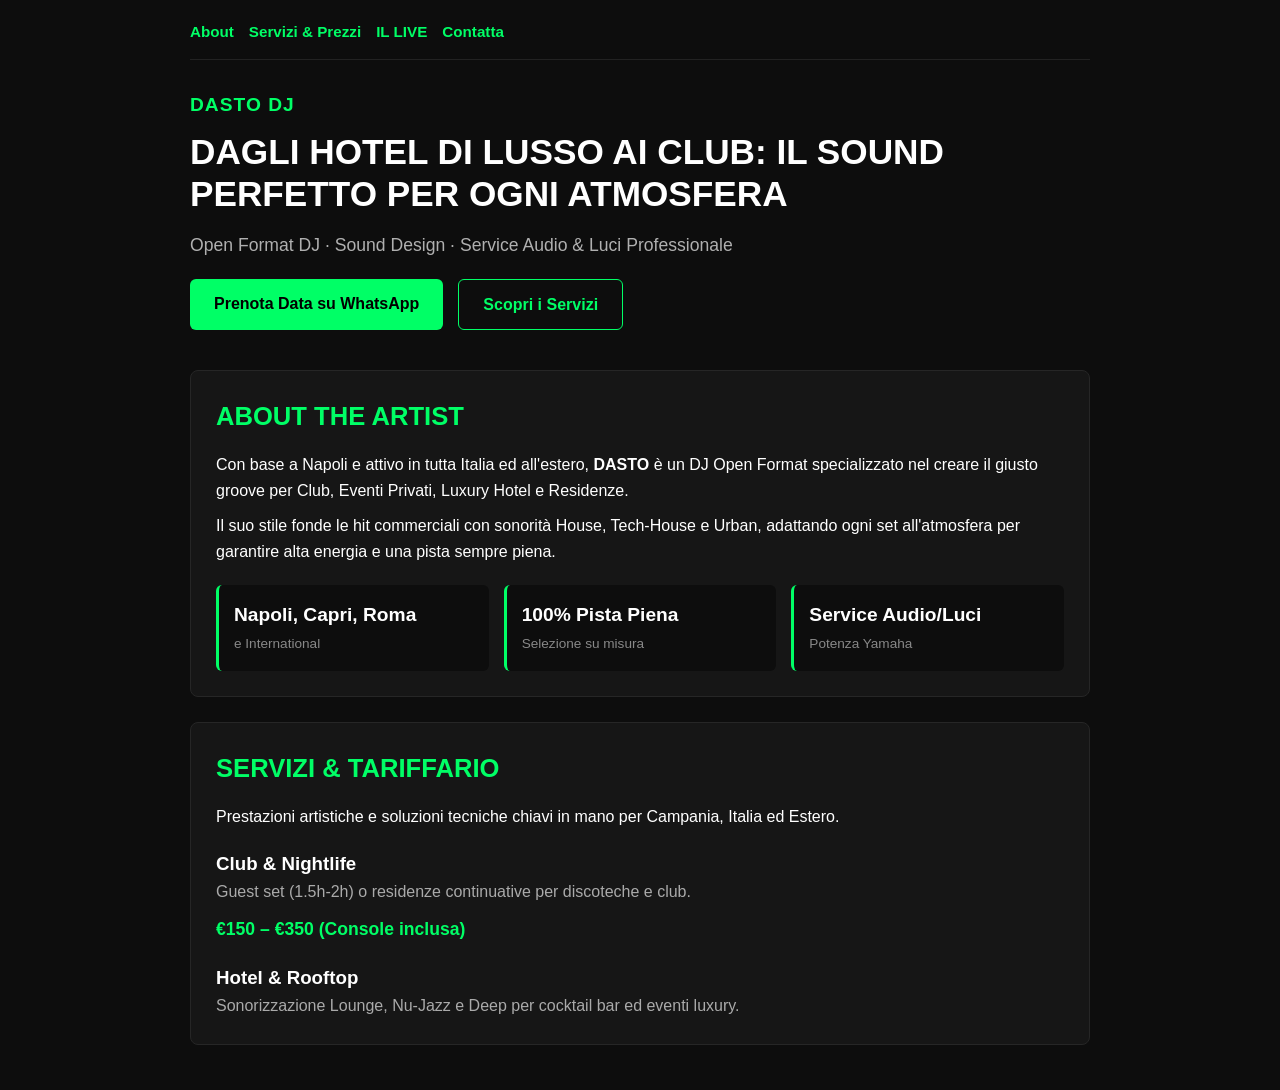
==== index.html @ 60f7f9f5 "Revise HTML structure and enhance SEO metadata Updated meta tags for SEO, added keywords, and modifi" ====
<!DOCTYPE html>
<html lang="it">
<head>
    <meta charset="UTF-8">
    <meta name="viewport" content="width=device-width, initial-scale=1.0">
    
    <!-- Meta Tag SEO e Posizionamento -->
    <title>DASTO DJ – Open Format DJ & Sound Experience | Napoli & Campania</title>
    <meta name="description" content="DASTO è un DJ Open Format a Napoli e Campania specializzato in Club, Eventi Privati, Luxury Hotel e Residenze in tutta Italia ed Estero.">
    <meta name="keywords" content="DJ Napoli, DJ, DJ a Napoli, DJ Campania, DJ Italia, DJ vicino a me, DASTO DJ">
    <meta name="robots" content="index, follow">

    <!-- Meta Tag Geo -->
    <meta name="geo.region" content="IT-72">
    <meta name="geo.placename" content="Napoli">
    <meta name="geo.position" content="40.8517746;14.2681244">
    <meta name="ICBM" content="40.8517746, 14.2681244">

    <!-- Grafica e Stile scuro/neon (Nero, Bianco, Verde) -->
    <style>
        * {
            margin: 0;
            padding: 0;
            box-sizing: border-box;
        }

        body {
            font-family: -apple-system, BlinkMacSystemFont, "Segoe UI", Roboto, Helvetica, Arial, sans-serif;
            background-color: #0d0d0d;
            color: #ffffff;
            line-height: 1.6;
            padding: 20px;
        }

        .container {
            max-width: 900px;
            margin: 0 auto;
        }

        /* Navigazione */
        nav {
            display: flex;
            gap: 15px;
            margin-bottom: 30px;
            border-bottom: 1px solid #222;
            padding-bottom: 15px;
            flex-wrap: wrap;
        }

        nav a {
            color: #00ff66;
            text-decoration: none;
            font-weight: 600;
            font-size: 0.95rem;
        }

        nav a:hover {
            text-decoration: underline;
        }

        /* Hero */
        .brand {
            font-size: 1.2rem;
            font-weight: 800;
            color: #00ff66;
            letter-spacing: 1px;
            margin-bottom: 10px;
        }

        h1 {
            font-size: 2.2rem;
            font-weight: 800;
            text-transform: uppercase;
            line-height: 1.2;
            margin-bottom: 15px;
            color: #ffffff;
        }

        .subtitle {
            color: #b0b0b0;
            font-size: 1.1rem;
            margin-bottom: 20px;
        }

        /* Pulsanti Action */
        .cta-group {
            display: flex;
            gap: 15px;
            margin-bottom: 40px;
            flex-wrap: wrap;
        }

        .btn {
            display: inline-block;
            padding: 12px 24px;
            background-color: #00ff66;
            color: #000000;
            text-decoration: none;
            font-weight: 700;
            border-radius: 6px;
            transition: 0.2s;
        }

        .btn:hover {
            background-color: #00cc52;
        }

        .btn-secondary {
            background-color: transparent;
            color: #00ff66;
            border: 1px solid #00ff66;
        }

        .btn-secondary:hover {
            background-color: #00ff66;
            color: #000000;
        }

        /* Card Sezioni */
        .section-title {
            font-size: 1.6rem;
            color: #00ff66;
            margin-bottom: 15px;
            text-transform: uppercase;
        }

        .card {
            background-color: #161616;
            border: 1px solid #262626;
            border-radius: 8px;
            padding: 25px;
            margin-bottom: 25px;
        }

        .stats {
            display: grid;
            grid-template-columns: repeat(auto-fit, minmax(180px, 1fr));
            gap: 15px;
            margin-top: 20px;
        }

        .stat-item {
            background-color: #0d0d0d;
            padding: 15px;
            border-radius: 6px;
            border-left: 3px solid #00ff66;
        }

        .stat-item strong {
            display: block;
            font-size: 1.2rem;
            color: #ffffff;
        }

        .stat-item span {
            font-size: 0.85rem;
            color: #888888;
        }

        .price-tag {
            color: #00ff66;
            font-weight: bold;
            font-size: 1.1rem;
            margin-top: 10px;
        }

        @media (max-width: 600px) {
            h1 { font-size: 1.6rem; }
            .cta-group { flex-direction: column; }
        }
    </style>

    <!-- Schema.org per Google -->
    <script type="application/ld+json">
    {
      "@context": "https://schema.org",
      "@type": "EntertainmentBusiness",
      "name": "DASTO DJ",
      "url": "https://dastocss.github.io",
      "address": {
        "@type": "PostalAddress",
        "addressLocality": "Napoli",
        "addressRegion": "NA",
        "addressCountry": "IT"
      },
      "areaServed": ["Napoli", "Campania", "Italia"],
      "knowsAbout": ["DJ Napoli", "DJ", "DJ a Napoli", "DJ Campania", "DJ Italia", "DJ vicino a me"]
    }
    </script>
</head>
<body>

    <div class="container">
        
        <nav>
            <a href="#about">About</a>
            <a href="#servizi">Servizi & Prezzi</a>
            <a href="#live">IL LIVE</a>
            <a href="#contatti">Contatta</a>
        </nav>

        <header>
            <div class="brand">DASTO DJ</div>
            <h1>Dagli hotel di lusso ai club: il sound perfetto per ogni atmosfera</h1>
            <p class="subtitle">Open Format DJ · Sound Design · Service Audio & Luci Professionale</p>
            
            <div class="cta-group">
                <a href="https://wa.me/390000000000" class="btn">Prenota Data su WhatsApp</a>
                <a href="#servizi" class="btn btn-secondary">Scopri i Servizi</a>
            </div>
        </header>

        <main>
            <section id="about" class="card">
                <h2 class="section-title">ABOUT THE ARTIST</h2>
                <p>Con base a Napoli e attivo in tutta Italia ed all'estero, <strong>DASTO</strong> è un DJ Open Format specializzato nel creare il giusto groove per Club, Eventi Privati, Luxury Hotel e Residenze.</p>
                <p style="margin-top: 10px;">Il suo stile fonde le hit commerciali con sonorità House, Tech-House e Urban, adattando ogni set all'atmosfera per garantire alta energia e una pista sempre piena.</p>
                
                <div class="stats">
                    <div class="stat-item">
                        <strong>Napoli, Capri, Roma</strong>
                        <span>e International</span>
                    </div>
                    <div class="stat-item">
                        <strong>100% Pista Piena</strong>
                        <span>Selezione su misura</span>
                    </div>
                    <div class="stat-item">
                        <strong>Service Audio/Luci</strong>
                        <span>Potenza Yamaha</span>
                    </div>
                </div>
            </section>

            <section id="servizi" class="card">
                <h2 class="section-title">SERVIZI & TARIFFARIO</h2>
                <p>Prestazioni artistiche e soluzioni tecniche chiavi in mano per Campania, Italia ed Estero.</p>
                
                <div style="margin-top: 20px;">
                    <h3>Club & Nightlife</h3>
                    <p style="color: #aaa;">Guest set (1.5h-2h) o residenze continuative per discoteche e club.</p>
                    <p class="price-tag">€150 – €350 (Console inclusa)</p>
                </div>

                <div style="margin-top: 20px;">
                    <h3>Hotel & Rooftop</h3>
                    <p style="color: #aaa;">Sonorizzazione Lounge, Nu-Jazz e Deep per cocktail bar ed eventi luxury.</p>
                </div>
            </section>
        </main>

    </div>

</body>
</html>
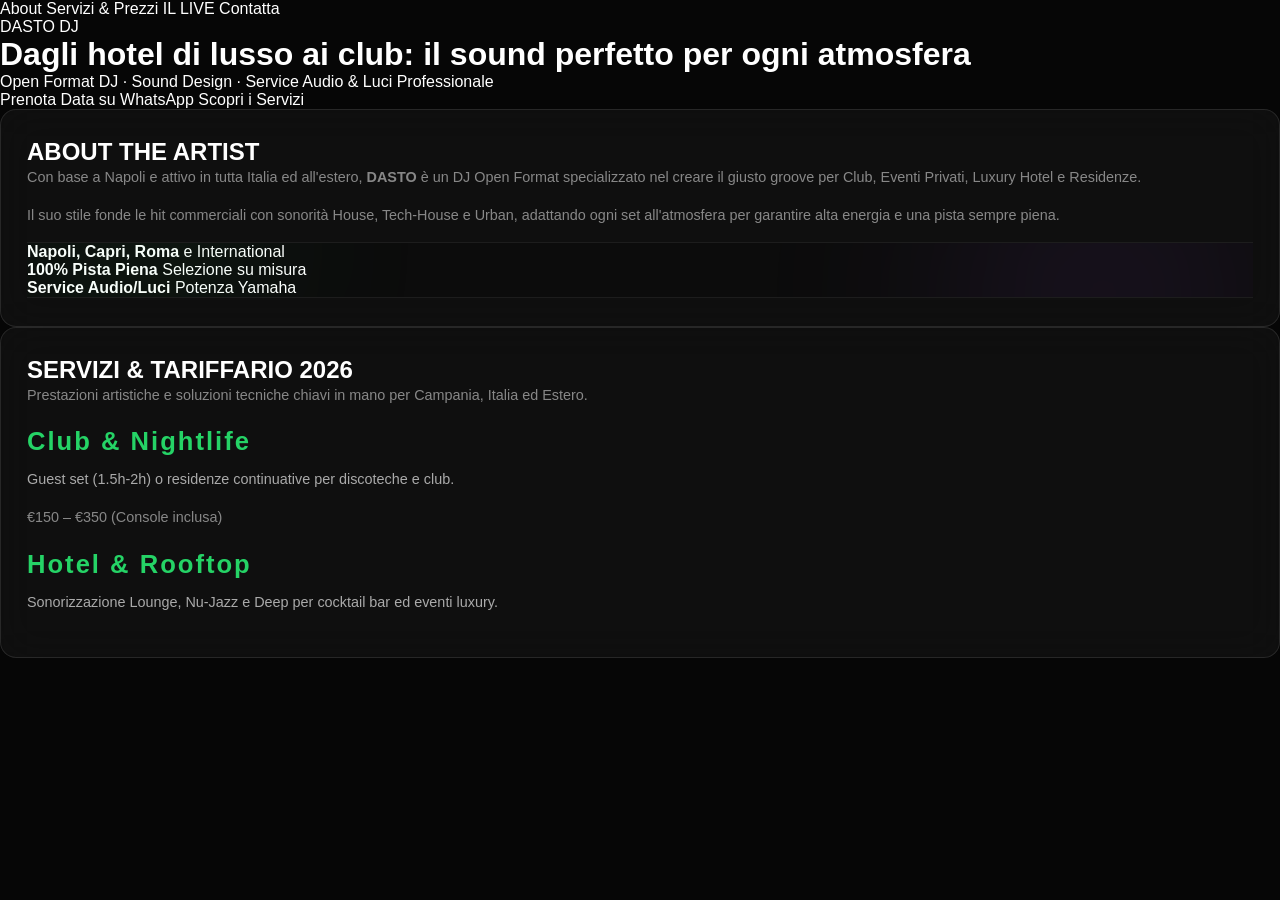
==== commit 8ab38689: "Update SEO meta tags and link stylesheets" ====
--- a/index.html
+++ b/index.html
@@ -10,165 +10,17 @@
     <meta name="keywords" content="DJ Napoli, DJ, DJ a Napoli, DJ Campania, DJ Italia, DJ vicino a me, DASTO DJ">
     <meta name="robots" content="index, follow">
 
-    <!-- Meta Tag Geo -->
+    <!-- Meta Tag Geo per SEO Locale -->
     <meta name="geo.region" content="IT-72">
     <meta name="geo.placename" content="Napoli">
     <meta name="geo.position" content="40.8517746;14.2681244">
     <meta name="ICBM" content="40.8517746, 14.2681244">
 
-    <!-- Grafica e Stile scuro/neon (Nero, Bianco, Verde) -->
-    <style>
-        * {
-            margin: 0;
-            padding: 0;
-            box-sizing: border-box;
-        }
+    <!-- Favicon -->
+    <link rel="icon" href="favicon/favicon.ico" type="image/x-icon">
 
-        body {
-            font-family: -apple-system, BlinkMacSystemFont, "Segoe UI", Roboto, Helvetica, Arial, sans-serif;
-            background-color: #0d0d0d;
-            color: #ffffff;
-            line-height: 1.6;
-            padding: 20px;
-        }
-
-        .container {
-            max-width: 900px;
-            margin: 0 auto;
-        }
-
-        /* Navigazione */
-        nav {
-            display: flex;
-            gap: 15px;
-            margin-bottom: 30px;
-            border-bottom: 1px solid #222;
-            padding-bottom: 15px;
-            flex-wrap: wrap;
-        }
-
-        nav a {
-            color: #00ff66;
-            text-decoration: none;
-            font-weight: 600;
-            font-size: 0.95rem;
-        }
-
-        nav a:hover {
-            text-decoration: underline;
-        }
-
-        /* Hero */
-        .brand {
-            font-size: 1.2rem;
-            font-weight: 800;
-            color: #00ff66;
-            letter-spacing: 1px;
-            margin-bottom: 10px;
-        }
-
-        h1 {
-            font-size: 2.2rem;
-            font-weight: 800;
-            text-transform: uppercase;
-            line-height: 1.2;
-            margin-bottom: 15px;
-            color: #ffffff;
-        }
-
-        .subtitle {
-            color: #b0b0b0;
-            font-size: 1.1rem;
-            margin-bottom: 20px;
-        }
-
-        /* Pulsanti Action */
-        .cta-group {
-            display: flex;
-            gap: 15px;
-            margin-bottom: 40px;
-            flex-wrap: wrap;
-        }
-
-        .btn {
-            display: inline-block;
-            padding: 12px 24px;
-            background-color: #00ff66;
-            color: #000000;
-            text-decoration: none;
-            font-weight: 700;
-            border-radius: 6px;
-            transition: 0.2s;
-        }
-
-        .btn:hover {
-            background-color: #00cc52;
-        }
-
-        .btn-secondary {
-            background-color: transparent;
-            color: #00ff66;
-            border: 1px solid #00ff66;
-        }
-
-        .btn-secondary:hover {
-            background-color: #00ff66;
-            color: #000000;
-        }
-
-        /* Card Sezioni */
-        .section-title {
-            font-size: 1.6rem;
-            color: #00ff66;
-            margin-bottom: 15px;
-            text-transform: uppercase;
-        }
-
-        .card {
-            background-color: #161616;
-            border: 1px solid #262626;
-            border-radius: 8px;
-            padding: 25px;
-            margin-bottom: 25px;
-        }
-
-        .stats {
-            display: grid;
-            grid-template-columns: repeat(auto-fit, minmax(180px, 1fr));
-            gap: 15px;
-            margin-top: 20px;
-        }
-
-        .stat-item {
-            background-color: #0d0d0d;
-            padding: 15px;
-            border-radius: 6px;
-            border-left: 3px solid #00ff66;
-        }
-
-        .stat-item strong {
-            display: block;
-            font-size: 1.2rem;
-            color: #ffffff;
-        }
-
-        .stat-item span {
-            font-size: 0.85rem;
-            color: #888888;
-        }
-
-        .price-tag {
-            color: #00ff66;
-            font-weight: bold;
-            font-size: 1.1rem;
-            margin-top: 10px;
-        }
-
-        @media (max-width: 600px) {
-            h1 { font-size: 1.6rem; }
-            .cta-group { flex-direction: column; }
-        }
-    </style>
+    <!-- Collegamento al tuo CSS nella cartella CSS/ -->
+    <link rel="stylesheet" href="CSS/style.css">
 
     <!-- Schema.org per Google -->
     <script type="application/ld+json">
@@ -233,7 +85,7 @@
             </section>
 
             <section id="servizi" class="card">
-                <h2 class="section-title">SERVIZI & TARIFFARIO</h2>
+                <h2 class="section-title">SERVIZI & TARIFFARIO 2026</h2>
                 <p>Prestazioni artistiche e soluzioni tecniche chiavi in mano per Campania, Italia ed Estero.</p>
                 
                 <div style="margin-top: 20px;">
@@ -251,5 +103,7 @@
 
     </div>
 
+    <!-- Script collegato dalla cartella JS/ -->
+    <script src="JS/main.js"></script>
 </body>
 </html>
--- a/CSS/style.css
+++ b/CSS/style.css
@@ -0,0 +1,1311 @@
+/* ============================================
+   DASTO DJ â€” style.css
+   Dark Luxury Â· Tech House Napoli
+   Fonts: Bebas Neue (display) + DM Sans (body)
+   ============================================ */
+
+/* ---- VARIABLES ---- */
+:root {
+  --green: #25d366;
+  --green-dim: rgba(37,211,102,0.15);
+  --green-glow: rgba(37,211,102,0.4);
+  --purple: #a855f7;
+  --purple-dim: rgba(168,85,247,0.12);
+  --teal: #06b6d4;
+  --teal-dim: rgba(6,182,212,0.1);
+  --pink: #ec4899;
+  --pink-dim: rgba(236,72,153,0.08);
+  --bg: #060606;
+  --bg2: #0c0c0c;
+  --bg3: #111111;
+  --surface: #141414;
+  --glass: rgba(255,255,255,0.04);
+  --glass-border: rgba(255,255,255,0.1);
+  --border: rgba(255,255,255,0.07);
+  --text: #ffffff;
+  --muted: rgba(255,255,255,0.5);
+  --faint: rgba(255,255,255,0.08);
+  --radius: 16px;
+  --font-display: 'Bebas Neue', sans-serif;
+  --font-body: 'DM Sans', sans-serif;
+  --font-mono: 'DM Mono', monospace;
+}
+
+/* ---- RESET ---- */
+*, *::before, *::after {
+  margin: 0; padding: 0;
+  box-sizing: border-box;
+}
+
+html { scroll-behavior: smooth; }
+
+body {
+  font-family: var(--font-body);
+  background: var(--bg);
+  color: var(--text);
+  overflow-x: hidden;
+  -webkit-font-smoothing: antialiased;
+}
+
+a { text-decoration: none; color: inherit; }
+
+/* ---- GRAIN OVERLAY ---- */
+.grain {
+  position: fixed;
+  inset: 0;
+  pointer-events: none;
+  z-index: 1000;
+  opacity: 0.03;
+  background-image: url("data:image/svg+xml,%3Csvg viewBox='0 0 512 512' xmlns='http://www.w3.org/2000/svg'%3E%3Cfilter id='n'%3E%3CfeTurbulence type='fractalNoise' baseFrequency='0.75' numOctaves='4' stitchTiles='stitch'/%3E%3C/filter%3E%3Crect width='100%25' height='100%25' filter='url(%23n)'/%3E%3C/svg%3E");
+  background-size: 180px 180px;
+}
+
+/* ---- NAV ---- */
+.nav {
+  position: fixed;
+  top: 0; left: 0; right: 0;
+  z-index: 100;
+  display: flex;
+  align-items: center;
+  justify-content: space-between;
+  padding: 20px 40px;
+  transition: background 0.4s, backdrop-filter 0.4s, border-bottom 0.4s;
+}
+
+.nav.scrolled {
+  background: rgba(6,6,6,0.85);
+  backdrop-filter: blur(20px);
+  border-bottom: 1px solid var(--border);
+}
+
+.nav-logo {
+  font-family: var(--font-display);
+  font-size: 1.6rem;
+  letter-spacing: 4px;
+  color: var(--green);
+}
+
+.nav-cta {
+  font-family: var(--font-mono);
+  font-size: 0.8rem;
+  letter-spacing: 2px;
+  text-transform: uppercase;
+  color: var(--text);
+  border: 1px solid var(--border);
+  padding: 10px 20px;
+  border-radius: 50px;
+  transition: all 0.3s;
+}
+
+.nav-cta:hover {
+  border-color: var(--green);
+  color: var(--green);
+}
+
+/* ---- HERO ---- */
+.hero {
+  position: relative;
+  min-height: 100vh;
+  display: flex;
+  align-items: center;
+  justify-content: center;
+  padding: 120px 40px 80px;
+  overflow: hidden;
+}
+
+.hero-bg {
+  position: absolute;
+  inset: 0;
+  pointer-events: none;
+}
+
+.hero-circle {
+  position: absolute;
+  border-radius: 50%;
+  filter: blur(90px);
+}
+
+.c1 {
+  width: 650px; height: 650px;
+  background: radial-gradient(circle, rgba(37,211,102,0.18) 0%, transparent 70%);
+  top: -120px; left: -180px;
+  animation: float1 8s ease-in-out infinite;
+}
+
+.c2 {
+  width: 550px; height: 550px;
+  background: radial-gradient(circle, rgba(168,85,247,0.14) 0%, transparent 70%);
+  bottom: -80px; right: -100px;
+  animation: float2 10s ease-in-out infinite;
+}
+
+.c3 {
+  width: 400px; height: 400px;
+  background: radial-gradient(circle, rgba(6,182,212,0.10) 0%, transparent 70%);
+  top: 40%; left: 55%;
+  animation: float3 12s ease-in-out infinite;
+}
+
+@keyframes float3 {
+  0%, 100% { transform: translate(0,0); }
+  50% { transform: translate(-20px, 30px); }
+}
+
+@keyframes float1 {
+  0%, 100% { transform: translate(0,0); }
+  50% { transform: translate(30px, 40px); }
+}
+@keyframes float2 {
+  0%, 100% { transform: translate(0,0); }
+  50% { transform: translate(-25px, -30px); }
+}
+
+.hero-lines {
+  position: absolute;
+  inset: 0;
+  background-image:
+    linear-gradient(rgba(255,255,255,0.025) 1px, transparent 1px),
+    linear-gradient(90deg, rgba(255,255,255,0.025) 1px, transparent 1px);
+  background-size: 60px 60px;
+  mask-image: radial-gradient(ellipse at center, black 30%, transparent 80%);
+}
+
+.hero-inner {
+  position: relative;
+  z-index: 2;
+  text-align: center;
+  max-width: 900px;
+}
+
+.hero-tag {
+  display: inline-block;
+  font-family: var(--font-mono);
+  font-size: 0.75rem;
+  letter-spacing: 3px;
+  text-transform: uppercase;
+  color: var(--green);
+  border: 1px solid var(--green-dim);
+  background: var(--green-dim);
+  padding: 8px 18px;
+  border-radius: 50px;
+  margin-bottom: 32px;
+}
+
+.hero-title {
+  font-family: var(--font-display);
+  font-size: clamp(4.5rem, 12vw, 9rem);
+  line-height: 0.92;
+  letter-spacing: 2px;
+  margin-bottom: 28px;
+  display: flex;
+  flex-direction: column;
+}
+
+.hero-title .line { display: block; }
+.hero-title .accent { color: var(--green); }
+
+.hero-title .line-eyebrow {
+  font-family: var(--font-mono);
+  font-size: clamp(0.95rem, 2vw, 1.35rem);
+  letter-spacing: 4px;
+  text-transform: uppercase;
+  font-weight: 500;
+  color: var(--green);
+  margin-bottom: 10px;
+}
+
+.hero-sub {
+  font-size: 1.05rem;
+  line-height: 1.75;
+  color: var(--muted);
+  margin-bottom: 40px;
+  max-width: 520px;
+  margin-left: auto;
+  margin-right: auto;
+}
+
+.hero-sub strong { color: var(--text); }
+
+.hero-actions {
+  display: flex;
+  align-items: center;
+  justify-content: center;
+  gap: 16px;
+  flex-wrap: wrap;
+  margin-bottom: 20px;
+}
+
+/* ---- CTA BUTTONS ---- */
+.cta-primary {
+  position: relative;
+  display: inline-flex;
+  align-items: center;
+  gap: 8px;
+  padding: 18px 36px;
+  background: var(--green);
+  color: #000;
+  font-family: var(--font-body);
+  font-weight: 700;
+  font-size: 0.95rem;
+  letter-spacing: 1px;
+  border-radius: 50px;
+  overflow: hidden;
+  transition: transform 0.3s, box-shadow 0.3s;
+}
+
+.cta-primary:hover {
+  transform: translateY(-3px) scale(1.02);
+  box-shadow: 0 12px 40px var(--green-glow);
+}
+
+.cta-glow {
+  position: absolute;
+  inset: -50%;
+  background: radial-gradient(circle, rgba(255,255,255,0.3) 0%, transparent 60%);
+  transform: scale(0);
+  transition: transform 0.5s;
+  border-radius: 50%;
+}
+
+.cta-primary:hover .cta-glow {
+  transform: scale(2);
+}
+
+.cta-secondary {
+  display: inline-flex;
+  align-items: center;
+  gap: 8px;
+  padding: 17px 32px;
+  border: 1px solid var(--border);
+  border-radius: 50px;
+  font-size: 0.9rem;
+  color: var(--muted);
+  transition: all 0.3s;
+}
+
+.cta-secondary:hover {
+  border-color: rgba(255,255,255,0.25);
+  color: var(--text);
+}
+
+.cta-xl {
+  font-size: 1.1rem;
+  padding: 22px 50px;
+}
+
+.urgency {
+  font-family: var(--font-mono);
+  font-size: 0.75rem;
+  color: var(--muted);
+  letter-spacing: 1px;
+}
+
+/* Scroll hint */
+.scroll-hint {
+  position: absolute;
+  bottom: 32px;
+  left: 50%;
+  transform: translateX(-50%);
+  z-index: 2;
+}
+.scroll-hint span {
+  display: block;
+  width: 1px;
+  height: 50px;
+  background: linear-gradient(to bottom, var(--green), transparent);
+  animation: scrollline 2s ease-in-out infinite;
+  margin: auto;
+}
+@keyframes scrollline {
+  0% { transform: scaleY(0); transform-origin: top; }
+  50% { transform: scaleY(1); transform-origin: top; }
+  51% { transform-origin: bottom; }
+  100% { transform: scaleY(0); transform-origin: bottom; }
+}
+
+/* ---- STATS ---- */
+.stats {
+  border-top: 1px solid var(--border);
+  border-bottom: 1px solid var(--border);
+  background: var(--bg2);
+  position: relative;
+  overflow: hidden;
+}
+
+.stats::before {
+  content: '';
+  position: absolute;
+  width: 500px; height: 500px;
+  border-radius: 50%;
+  background: radial-gradient(circle, rgba(168,85,247,0.1) 0%, transparent 70%);
+  filter: blur(80px);
+  top: -200px; right: -100px;
+  pointer-events: none;
+}
+
+.stats::after {
+  content: '';
+  position: absolute;
+  width: 400px; height: 400px;
+  border-radius: 50%;
+  background: radial-gradient(circle, rgba(37,211,102,0.08) 0%, transparent 70%);
+  filter: blur(70px);
+  bottom: -150px; left: -80px;
+  pointer-events: none;
+}
+
+.stats-inner {
+  display: flex;
+  align-items: center;
+  justify-content: center;
+  flex-wrap: wrap;
+  max-width: 800px;
+  margin: auto;
+  padding: 50px 20px;
+  gap: 0;
+}
+
+.stat {
+  flex: 1;
+  text-align: center;
+  min-width: 160px;
+  padding: 10px 20px;
+}
+
+.stat-num {
+  font-family: var(--font-display);
+  font-size: 3.5rem;
+  color: var(--green);
+  line-height: 1;
+}
+
+.stat-plus {
+  font-family: var(--font-display);
+  font-size: 2rem;
+  color: var(--green);
+  vertical-align: super;
+}
+
+.stat p {
+  font-size: 0.8rem;
+  color: var(--muted);
+  letter-spacing: 1px;
+  text-transform: uppercase;
+  margin-top: 6px;
+  font-family: var(--font-mono);
+}
+
+.stat-divider {
+  width: 1px;
+  height: 60px;
+  background: var(--border);
+  flex-shrink: 0;
+}
+
+/* ---- SECTION HELPERS ---- */
+.section-label {
+  display: block;
+  font-family: var(--font-mono);
+  font-size: 0.72rem;
+  color: var(--green);
+  letter-spacing: 3px;
+  text-transform: uppercase;
+  margin-bottom: 12px;
+}
+
+.section-header {
+  text-align: center;
+  margin-bottom: 60px;
+}
+
+.section-header h2 {
+  font-family: var(--font-display);
+  font-size: clamp(2.5rem, 5vw, 4rem);
+  letter-spacing: 2px;
+  line-height: 1;
+}
+
+/* ---- SERVICES ---- */
+.services {
+  padding: 100px 40px;
+  max-width: 1200px;
+  margin: auto;
+  position: relative;
+}
+
+.services::before {
+  content: '';
+  position: absolute;
+  width: 500px; height: 500px;
+  border-radius: 50%;
+  background: radial-gradient(circle, rgba(168,85,247,0.07) 0%, transparent 70%);
+  filter: blur(80px);
+  top: 0; right: -100px;
+  pointer-events: none;
+}
+
+.service-grid {
+  display: grid;
+  grid-template-columns: repeat(auto-fit, minmax(260px, 1fr));
+  gap: 24px;
+}
+
+.card {
+  background: var(--glass);
+  backdrop-filter: blur(20px);
+  -webkit-backdrop-filter: blur(20px);
+  border: 1px solid var(--glass-border);
+  border-radius: var(--radius);
+  padding: 28px 26px;
+  transition: transform 0.4s, border-color 0.3s, background 0.3s, box-shadow 0.3s;
+  position: relative;
+  overflow: hidden;
+}
+
+.card::before {
+  content: '';
+  position: absolute;
+  top: 0; left: 0; right: 0;
+  height: 2px;
+  background: linear-gradient(90deg, transparent, var(--green), transparent);
+  opacity: 0;
+  transition: opacity 0.3s;
+}
+
+.card:hover {
+  transform: translateY(-6px);
+  border-color: rgba(37,211,102,0.3);
+  background: rgba(255,255,255,0.07);
+  box-shadow: 0 20px 60px rgba(0,0,0,0.4), 0 0 0 1px rgba(37,211,102,0.1);
+}
+
+.card:hover::before { opacity: 1; }
+
+.card--featured {
+  border-color: rgba(37,211,102,0.25);
+  background: linear-gradient(135deg, rgba(37,211,102,0.06) 0%, rgba(168,85,247,0.05) 100%);
+  backdrop-filter: blur(24px);
+  -webkit-backdrop-filter: blur(24px);
+}
+
+.card--featured::before { opacity: 0.6; }
+
+.card-icon {
+  font-size: 2rem;
+  margin-bottom: 18px;
+}
+
+.card h3 {
+  font-family: var(--font-display);
+  font-size: 1.6rem;
+  letter-spacing: 2px;
+  color: var(--green);
+  margin-bottom: 12px;
+}
+
+.card p {
+  font-size: 0.9rem;
+  line-height: 1.65;
+  color: var(--muted);
+  margin-bottom: 14px;
+}
+
+/* ---- CARD PRICE ---- */
+.card-price {
+  font-family: var(--font-display);
+  font-size: 1.3rem;
+  color: var(--text);
+  letter-spacing: 1px;
+  margin-bottom: 14px;
+}
+
+.card-price span {
+  font-family: var(--font-mono);
+  font-size: 0.62rem;
+  color: var(--muted);
+  letter-spacing: 1.5px;
+  text-transform: uppercase;
+  display: block;
+  margin-top: 2px;
+  font-weight: 400;
+  white-space: nowrap;
+  overflow: hidden;
+  text-overflow: ellipsis;
+}
+
+/* ---- CARD TAGS ---- */
+.card-tags {
+  display: flex;
+  flex-wrap: wrap;
+  gap: 6px;
+  margin-top: auto;
+}
+
+.card-tag {
+  font-family: var(--font-mono);
+  font-size: 0.68rem;
+  color: var(--green);
+  background: var(--green-dim);
+  padding: 5px 12px;
+  border-radius: 50px;
+  letter-spacing: 1px;
+  white-space: nowrap;
+}
+
+/* ---- MEDIA (SoundCloud + Video) ---- */
+.media {
+  padding: 100px 40px;
+  max-width: 1200px;
+  margin: auto;
+  position: relative;
+}
+
+.media::before {
+  content: '';
+  position: absolute;
+  width: 500px; height: 500px;
+  border-radius: 50%;
+  background: radial-gradient(circle, rgba(236,72,153,0.07) 0%, transparent 70%);
+  filter: blur(90px);
+  top: 0; left: -100px;
+  pointer-events: none;
+}
+
+.media::after {
+  content: '';
+  position: absolute;
+  width: 400px; height: 400px;
+  border-radius: 50%;
+  background: radial-gradient(circle, rgba(6,182,212,0.07) 0%, transparent 70%);
+  filter: blur(80px);
+  bottom: 0; right: -100px;
+  pointer-events: none;
+}
+
+.media-inner {
+  display: grid;
+  grid-template-columns: 1fr 1fr;
+  gap: 60px;
+  align-items: start;
+}
+
+.media-block {
+  display: flex;
+  flex-direction: column;
+}
+
+.media-title {
+  font-family: var(--font-display);
+  font-size: clamp(2.5rem, 4vw, 3.5rem);
+  letter-spacing: 2px;
+  line-height: 1;
+  margin-bottom: 10px;
+}
+
+.media-sub {
+  font-size: 0.92rem;
+  color: var(--muted);
+  line-height: 1.7;
+  margin-bottom: 24px;
+}
+
+/* SoundCloud wrapper */
+.sc-wrapper {
+  border-radius: var(--radius);
+  overflow: hidden;
+  border: 1px solid var(--glass-border);
+  background: var(--glass);
+  backdrop-filter: blur(20px);
+  -webkit-backdrop-filter: blur(20px);
+  box-shadow: 0 8px 32px rgba(0,0,0,0.3);
+}
+
+.sc-wrapper iframe {
+  display: block;
+}
+
+/* ---- REEL WRAPPER (vertical, no phone frame) ---- */
+.reel-wrapper {
+  width: 100%;
+  max-width: 320px;
+  border-radius: var(--radius);
+  overflow: hidden;
+  border: 1px solid var(--glass-border);
+  background: var(--glass);
+  backdrop-filter: blur(20px);
+  -webkit-backdrop-filter: blur(20px);
+  box-shadow: 0 8px 40px rgba(0,0,0,0.4), 0 0 60px rgba(168,85,247,0.06);
+}
+
+.reel-wrapper .instagram-media {
+  margin: 0 auto !important;
+  max-width: 100% !important;
+  min-width: 0 !important;
+  width: 100% !important;
+  border-radius: 0 !important;
+  box-shadow: none !important;
+}
+
+/* ---- PRICING TABLE ---- */
+.pricing {
+  padding: 100px 40px;
+  background: var(--bg2);
+  border-top: 1px solid var(--border);
+  border-bottom: 1px solid var(--border);
+  position: relative;
+  overflow: hidden;
+}
+
+.pricing::before {
+  content: '';
+  position: absolute;
+  width: 600px; height: 600px;
+  border-radius: 50%;
+  background: radial-gradient(circle, rgba(6,182,212,0.09) 0%, transparent 70%);
+  filter: blur(100px);
+  top: -100px; left: -200px;
+  pointer-events: none;
+}
+
+.pricing::after {
+  content: '';
+  position: absolute;
+  width: 500px; height: 500px;
+  border-radius: 50%;
+  background: radial-gradient(circle, rgba(236,72,153,0.07) 0%, transparent 70%);
+  filter: blur(90px);
+  bottom: -100px; right: -150px;
+  pointer-events: none;
+}
+
+.pricing-inner {
+  max-width: 900px;
+  margin: auto;
+  position: relative;
+  z-index: 1;
+}
+
+.pricing-table {
+  width: 100%;
+  border-collapse: separate;
+  border-spacing: 0;
+  background: var(--glass);
+  backdrop-filter: blur(24px);
+  -webkit-backdrop-filter: blur(24px);
+  border-radius: var(--radius);
+  border: 1px solid var(--glass-border);
+  overflow: hidden;
+  margin-top: 0;
+}
+
+.pricing-table th {
+  font-family: var(--font-mono);
+  font-size: 0.7rem;
+  letter-spacing: 2px;
+  text-transform: uppercase;
+  color: var(--muted);
+  padding: 12px 16px;
+  text-align: left;
+  border-bottom: 1px solid var(--border);
+}
+
+.pricing-table td {
+  font-size: 0.9rem;
+  color: var(--muted);
+  padding: 16px 16px;
+  border-bottom: 1px solid var(--border);
+  vertical-align: middle;
+  line-height: 1.5;
+}
+
+.pricing-table tr:last-child td {
+  border-bottom: none;
+}
+
+.pricing-table tr:hover td {
+  background: var(--faint);
+  color: var(--text);
+}
+
+.pricing-table .cat-name {
+  font-weight: 600;
+  color: var(--text);
+}
+
+.pricing-table .price-range {
+  font-family: var(--font-display);
+  font-size: 1.1rem;
+  color: var(--green);
+  letter-spacing: 1px;
+  white-space: nowrap;
+}
+
+.pricing-table .note-badge {
+  display: inline-block;
+  font-family: var(--font-mono);
+  font-size: 0.62rem;
+  color: var(--green);
+  background: var(--green-dim);
+  padding: 3px 10px;
+  border-radius: 50px;
+  letter-spacing: 1px;
+  white-space: nowrap;
+}
+
+.pricing-note {
+  margin-top: 24px;
+  font-family: var(--font-mono);
+  font-size: 0.72rem;
+  color: var(--muted);
+  letter-spacing: 1px;
+  text-align: center;
+}
+
+/* ---- WHY / ABOUT ---- */
+.why {
+  padding: 100px 40px;
+  background: var(--bg2);
+  border-top: 1px solid var(--border);
+  border-bottom: 1px solid var(--border);
+  position: relative;
+  overflow: hidden;
+}
+
+.why::before {
+  content: '';
+  position: absolute;
+  width: 600px; height: 600px;
+  border-radius: 50%;
+  background: radial-gradient(circle, rgba(6,182,212,0.08) 0%, transparent 70%);
+  filter: blur(100px);
+  bottom: -200px; left: -150px;
+  pointer-events: none;
+}
+
+.why::after {
+  content: '';
+  position: absolute;
+  width: 400px; height: 400px;
+  border-radius: 50%;
+  background: radial-gradient(circle, rgba(168,85,247,0.07) 0%, transparent 70%);
+  filter: blur(80px);
+  top: -100px; right: -100px;
+  pointer-events: none;
+}
+
+.why-inner {
+  display: grid;
+  grid-template-columns: 1fr 1fr;
+  gap: 80px;
+  align-items: center;
+  max-width: 1100px;
+  margin: auto;
+}
+
+.why-text h2 {
+  font-family: var(--font-display);
+  font-size: clamp(2.2rem, 4vw, 3.5rem);
+  letter-spacing: 2px;
+  line-height: 1.1;
+  margin-bottom: 24px;
+}
+
+.why-text h2 em {
+  color: var(--green);
+  font-style: normal;
+}
+
+.why-text > p {
+  font-size: 0.95rem;
+  line-height: 1.8;
+  color: var(--muted);
+  margin-bottom: 28px;
+}
+
+.why-list {
+  list-style: none;
+  margin-bottom: 36px;
+  display: flex;
+  flex-direction: column;
+  gap: 12px;
+}
+
+.why-list li {
+  display: flex;
+  align-items: center;
+  gap: 12px;
+  font-size: 0.88rem;
+  color: var(--muted);
+}
+
+.why-list li span {
+  color: var(--green);
+  font-weight: 700;
+  font-size: 1rem;
+  flex-shrink: 0;
+}
+
+/* ---- VINYL ANIMATION ---- */
+.why-visual {
+  display: flex;
+  align-items: center;
+  justify-content: center;
+}
+
+.vinyl {
+  width: 320px;
+  height: 320px;
+  border-radius: 50%;
+  background: conic-gradient(
+    from 0deg,
+    #1a1a1a 0deg, #0a0a0a 10deg,
+    #1a1a1a 20deg, #0a0a0a 30deg,
+    #1a1a1a 40deg, #0a0a0a 50deg,
+    #1a1a1a 60deg, #0a0a0a 70deg,
+    #1a1a1a 80deg, #0a0a0a 90deg,
+    #1a1a1a 100deg, #0a0a0a 110deg,
+    #1a1a1a 120deg, #0a0a0a 130deg,
+    #1a1a1a 140deg, #0a0a0a 150deg,
+    #1a1a1a 160deg, #0a0a0a 170deg,
+    #1a1a1a 180deg, #0a0a0a 190deg,
+    #1a1a1a 200deg, #0a0a0a 210deg,
+    #1a1a1a 220deg, #0a0a0a 230deg,
+    #1a1a1a 240deg, #0a0a0a 250deg,
+    #1a1a1a 260deg, #0a0a0a 270deg,
+    #1a1a1a 280deg, #0a0a0a 290deg,
+    #1a1a1a 300deg, #0a0a0a 310deg,
+    #1a1a1a 320deg, #0a0a0a 330deg,
+    #1a1a1a 340deg, #0a0a0a 350deg,
+    #1a1a1a 360deg
+  );
+  box-shadow: 0 0 60px rgba(37,211,102,0.15), 0 0 120px rgba(0,0,0,0.8);
+  animation: spin 6s linear infinite;
+  position: relative;
+  display: flex;
+  align-items: center;
+  justify-content: center;
+}
+
+@keyframes spin {
+  from { transform: rotate(0deg); }
+  to   { transform: rotate(360deg); }
+}
+
+.vinyl-inner {
+  width: 120px;
+  height: 120px;
+  border-radius: 50%;
+  background: var(--bg);
+  border: 2px solid rgba(37,211,102,0.3);
+  display: flex;
+  align-items: center;
+  justify-content: center;
+  animation: spin 6s linear infinite reverse;
+  box-shadow: 0 0 30px rgba(37,211,102,0.2);
+}
+
+.vinyl-label {
+  font-family: var(--font-display);
+  font-size: 0.9rem;
+  letter-spacing: 4px;
+  color: var(--green);
+}
+
+/* ---- REVIEWS ---- */
+.reviews {
+  padding: 100px 40px;
+  max-width: 1200px;
+  margin: auto;
+}
+
+.reviews-grid {
+  display: grid;
+  grid-template-columns: repeat(auto-fit, minmax(280px, 1fr));
+  gap: 24px;
+}
+
+.review-card {
+  background: var(--surface);
+  border: 1px solid var(--border);
+  border-radius: var(--radius);
+  padding: 32px;
+  transition: transform 0.3s, border-color 0.3s;
+}
+
+.review-card:hover {
+  transform: translateY(-4px);
+  border-color: rgba(37,211,102,0.2);
+}
+
+.stars {
+  color: var(--green);
+  font-size: 1rem;
+  letter-spacing: 2px;
+  margin-bottom: 16px;
+}
+
+.review-card p {
+  font-size: 0.92rem;
+  line-height: 1.75;
+  color: var(--muted);
+  margin-bottom: 20px;
+  font-style: italic;
+}
+
+.review-card cite {
+  font-family: var(--font-mono);
+  font-size: 0.72rem;
+  color: var(--green);
+  letter-spacing: 1px;
+  font-style: normal;
+}
+
+/* ---- HONEST BOX ---- */
+.honest-box {
+  max-width: 720px;
+  margin: 0 auto;
+  background: var(--glass);
+  backdrop-filter: blur(24px);
+  -webkit-backdrop-filter: blur(24px);
+  border: 1px solid rgba(37,211,102,0.18);
+  border-radius: var(--radius);
+  padding: 48px 44px;
+  text-align: left;
+  position: relative;
+  overflow: hidden;
+  box-shadow: 0 0 80px rgba(37,211,102,0.05), inset 0 1px 0 rgba(255,255,255,0.05);
+}
+
+.honest-box::before {
+  content: '"';
+  position: absolute;
+  top: -10px; left: 20px;
+  font-family: var(--font-display);
+  font-size: 10rem;
+  color: rgba(37,211,102,0.05);
+  line-height: 1;
+  pointer-events: none;
+}
+
+.honest-text {
+  font-size: 1rem;
+  line-height: 1.85;
+  color: var(--muted);
+  margin-bottom: 18px;
+}
+
+.honest-text strong {
+  color: var(--text);
+  font-weight: 600;
+}
+
+.honest-sub {
+  font-family: var(--font-mono);
+  font-size: 0.8rem;
+  color: var(--green);
+  letter-spacing: 1px;
+  margin-bottom: 6px;
+}
+
+/* ---- ZONES ---- */
+.zones {
+  padding: 60px 40px;
+  border-top: 1px solid var(--border);
+  border-bottom: 1px solid var(--border);
+  background: var(--bg2);
+  position: relative;
+  overflow: hidden;
+}
+
+.zones::before {
+  content: '';
+  position: absolute;
+  width: 500px; height: 300px;
+  border-radius: 50%;
+  background: radial-gradient(ellipse, rgba(37,211,102,0.07) 0%, transparent 70%);
+  filter: blur(80px);
+  top: 50%; left: 50%;
+  transform: translate(-50%, -50%);
+  pointer-events: none;
+}
+
+.zones-inner {
+  max-width: 1000px;
+  margin: auto;
+  text-align: center;
+}
+
+.zones-label {
+  font-family: var(--font-mono);
+  font-size: 0.72rem;
+  color: var(--muted);
+  letter-spacing: 3px;
+  text-transform: uppercase;
+  margin-bottom: 24px;
+}
+
+.zones-list {
+  display: flex;
+  flex-wrap: wrap;
+  gap: 12px;
+  justify-content: center;
+}
+
+.zones-list span {
+  font-family: var(--font-mono);
+  font-size: 0.78rem;
+  letter-spacing: 2px;
+  text-transform: uppercase;
+  border: 1px solid var(--border);
+  padding: 8px 20px;
+  border-radius: 50px;
+  color: var(--muted);
+  transition: all 0.3s;
+}
+
+.zones-list span:hover {
+  border-color: var(--green);
+  color: var(--green);
+  background: var(--green-dim);
+}
+
+.map-wrapper {
+  margin-top: 40px;
+  border-radius: var(--radius);
+  overflow: hidden;
+  border: 1px solid var(--border);
+  box-shadow: 0 0 40px rgba(0,0,0,0.5);
+}
+
+.map-wrapper iframe {
+  display: block;
+  filter: grayscale(30%) invert(5%);
+}
+
+/* ---- FINAL CTA ---- */
+.final-cta {
+  padding: 120px 40px;
+  text-align: center;
+  position: relative;
+  overflow: hidden;
+}
+
+.final-cta::before {
+  content: '';
+  position: absolute;
+  top: 50%; left: 50%;
+  transform: translate(-50%, -50%);
+  width: 700px; height: 700px;
+  background: 
+    radial-gradient(circle at 30% 50%, rgba(37,211,102,0.1) 0%, transparent 50%),
+    radial-gradient(circle at 70% 50%, rgba(168,85,247,0.1) 0%, transparent 50%),
+    radial-gradient(circle at 50% 80%, rgba(6,182,212,0.07) 0%, transparent 50%);
+  pointer-events: none;
+  filter: blur(20px);
+}
+
+.final-cta h2 {
+  font-family: var(--font-display);
+  font-size: clamp(2.8rem, 6vw, 5rem);
+  letter-spacing: 2px;
+  line-height: 1.1;
+  margin-bottom: 16px;
+  position: relative;
+}
+
+.final-cta h2 em {
+  color: var(--green);
+  font-style: normal;
+}
+
+.final-cta p {
+  color: var(--muted);
+  font-size: 1rem;
+  margin-bottom: 40px;
+  position: relative;
+}
+
+/* ---- FOOTER ---- */
+.footer {
+  border-top: 1px solid var(--border);
+  background: var(--bg2);
+  padding: 50px 40px 30px;
+}
+
+.footer-inner {
+  display: flex;
+  align-items: flex-start;
+  justify-content: space-between;
+  flex-wrap: wrap;
+  gap: 30px;
+  max-width: 1100px;
+  margin: 0 auto 30px;
+}
+
+.footer-logo {
+  font-family: var(--font-display);
+  font-size: 1.8rem;
+  letter-spacing: 4px;
+  color: var(--green);
+  display: block;
+  margin-bottom: 8px;
+}
+
+.footer-brand p {
+  font-size: 0.82rem;
+  color: var(--muted);
+}
+
+.footer-links {
+  display: flex;
+  flex-direction: column;
+  gap: 10px;
+  align-items: flex-end;
+}
+
+.footer-links a {
+  font-family: var(--font-mono);
+  font-size: 0.78rem;
+  letter-spacing: 2px;
+  text-transform: uppercase;
+  color: var(--muted);
+  transition: color 0.2s;
+}
+
+.footer-links a:hover { color: var(--green); }
+
+.footer-copy {
+  font-family: var(--font-mono);
+  font-size: 0.7rem;
+  color: var(--faint);
+  text-align: center;
+  letter-spacing: 1px;
+}
+
+/* ---- REVEAL ANIMATIONS ---- */
+[data-reveal] {
+  opacity: 0;
+  transform: translateY(30px);
+  transition: opacity 0.7s ease, transform 0.7s ease;
+}
+
+[data-reveal].visible {
+  opacity: 1;
+  transform: translateY(0);
+}
+
+/* ---- RESPONSIVE ---- */
+
+/* Tablet (â‰¤ 900px) */
+@media (max-width: 900px) {
+  .why-inner {
+    grid-template-columns: 1fr;
+    gap: 50px;
+  }
+
+  .media-inner {
+    grid-template-columns: 1fr;
+    gap: 60px;
+  }
+
+  .reel-wrapper {
+    max-width: 280px;
+  }
+}
+
+/* Mobile (â‰¤ 768px) */
+@media (max-width: 768px) {
+  .nav { padding: 14px 20px; }
+  .nav-logo { font-size: 1.3rem; }
+  .nav-cta { padding: 8px 16px; font-size: 0.72rem; }
+
+  .hero { padding: 100px 20px 60px; }
+  .hero-title { font-size: clamp(3rem, 16vw, 5rem); }
+  .hero-sub { font-size: 0.95rem; }
+
+  .services { padding: 60px 20px; }
+  .service-grid { grid-template-columns: 1fr; gap: 16px; }
+
+  .why { padding: 60px 20px; }
+  .why-inner { grid-template-columns: 1fr; gap: 40px; }
+  .vinyl { width: 200px; height: 200px; }
+  .vinyl-inner { width: 76px; height: 76px; }
+  .vinyl-label { font-size: 0.65rem; letter-spacing: 3px; }
+
+  .stats { }
+  .stats-inner { padding: 36px 20px; flex-direction: row; }
+  .stat-divider { width: 1px; height: 50px; }
+  .stat { min-width: 100px; padding: 6px 12px; }
+  .stat-num { font-size: 2.5rem; }
+  .stat-plus { font-size: 1.5rem; }
+
+  .media { padding: 60px 20px; }
+  .media-inner { grid-template-columns: 1fr; gap: 50px; }
+  .reel-wrapper { max-width: 260px; }
+
+  .pricing { padding: 60px 20px; }
+  .pricing-inner { overflow-x: auto; }
+  .pricing-table { min-width: 560px; font-size: 0.82rem; }
+  .pricing-table th, .pricing-table td { padding: 10px 10px; }
+  .pricing-table .price-range { font-size: 0.95rem; }
+  .pricing-table .note-badge { font-size: 0.58rem; padding: 3px 8px; }
+
+  .reviews { padding: 60px 20px; }
+  .honest-box { padding: 32px 24px; }
+
+  .zones { padding: 40px 20px; }
+  .zones-list span { font-size: 0.7rem; padding: 6px 14px; }
+
+  .final-cta { padding: 70px 20px; }
+  .cta-xl { font-size: 1rem; padding: 18px 32px; }
+
+  .footer { padding: 40px 20px 24px; }
+  .footer-inner { flex-direction: column; gap: 20px; }
+  .footer-links { align-items: flex-start; flex-direction: row; flex-wrap: wrap; gap: 16px; }
+
+  .section-header { margin-bottom: 40px; }
+  .section-header h2 { font-size: clamp(2rem, 8vw, 3rem); }
+
+  .map-wrapper iframe { height: 280px; }
+}
+
+/* Small mobile (â‰¤ 480px) */
+@media (max-width: 480px) {
+  .hero-title { font-size: clamp(2.8rem, 18vw, 4.5rem); }
+  .hero-actions { flex-direction: column; align-items: stretch; text-align: center; }
+  .cta-primary, .cta-secondary { justify-content: center; }
+
+  .stats-inner { gap: 0; }
+  .stat-divider { width: 40px; height: 1px; }
+  .stat-num { font-size: 2rem; }
+  .stat p { font-size: 0.68rem; }
+
+  .service-grid { grid-template-columns: 1fr; }
+  .card { padding: 22px 20px; }
+
+  .why-text h2 { font-size: clamp(1.8rem, 8vw, 2.5rem); }
+  .why-list li { font-size: 0.82rem; }
+
+  .honest-box { padding: 24px 18px; }
+  .honest-box::before { font-size: 6rem; }
+  .honest-text { font-size: 0.92rem; }
+
+  .pricing-table .note-badge { display: none; }
+  .pricing-table td:last-child { display: none; }
+  .pricing-table th:last-child { display: none; }
+
+  .reel-wrapper { max-width: 220px; border-radius: 12px; }
+
+  .media-title { font-size: 2.2rem; }
+  .sc-wrapper iframe { height: 200px; }
+
+  .zones-list span { font-size: 0.65rem; padding: 5px 12px; }
+}
+
+/* Very small (â‰¤ 360px) */
+@media (max-width: 360px) {
+  .nav-cta { display: none; }
+  .hero-title { font-size: clamp(2.5rem, 20vw, 3.5rem); }
+  .cta-xl { font-size: 0.88rem; padding: 16px 24px; }
+  .reel-wrapper { max-width: 200px; }
+}
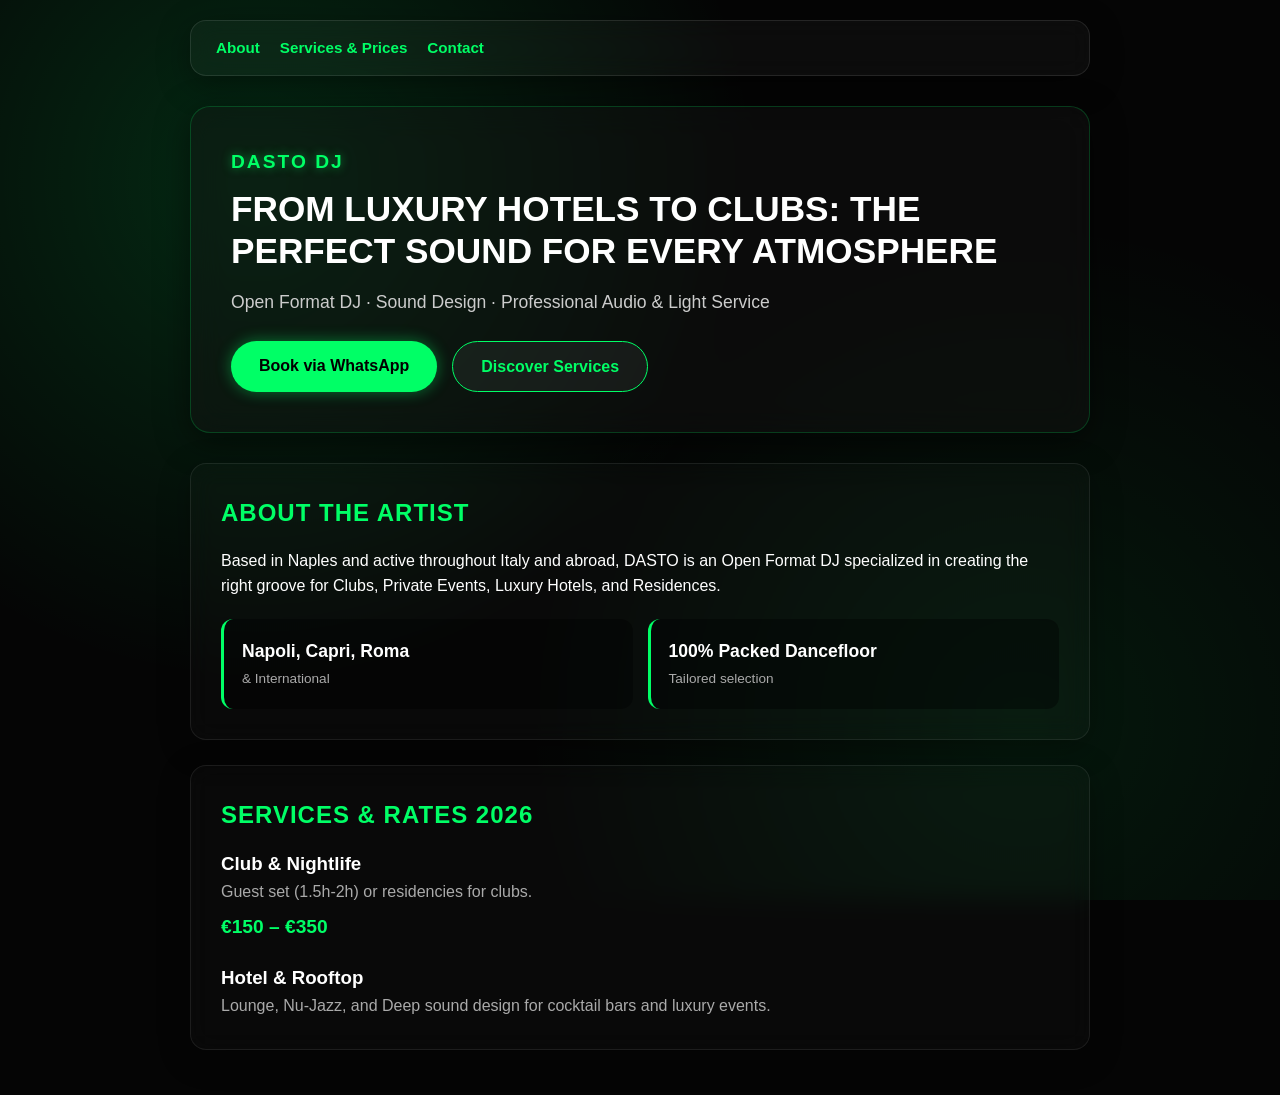
==== commit 681485c7: "Update SEO meta tags and enhance language support" ====
--- a/index.html
+++ b/index.html
@@ -4,25 +4,206 @@
     <meta charset="UTF-8">
     <meta name="viewport" content="width=device-width, initial-scale=1.0">
     
-    <!-- Meta Tag SEO e Posizionamento -->
-    <title>DASTO DJ – Open Format DJ & Sound Experience | Napoli & Campania</title>
-    <meta name="description" content="DASTO è un DJ Open Format a Napoli e Campania specializzato in Club, Eventi Privati, Luxury Hotel e Residenze in tutta Italia ed Estero.">
+    <!-- Meta Tag SEO per Posizionamento Top 3 -->
+    <title>DASTO DJ – Open Format DJ & Sound Experience | Napoli, Campania & Italy</title>
+    <meta name="description" content="DASTO è un DJ Open Format specializzato in Club, Eventi Privati, Luxury Hotel e Residenze a Napoli, Campania, Italia e all'estero.">
     <meta name="keywords" content="DJ Napoli, DJ, DJ a Napoli, DJ Campania, DJ Italia, DJ vicino a me, DASTO DJ">
     <meta name="robots" content="index, follow">
 
-    <!-- Meta Tag Geo per SEO Locale -->
+    <!-- Meta Tag Geo (SEO Locale) -->
     <meta name="geo.region" content="IT-72">
     <meta name="geo.placename" content="Napoli">
     <meta name="geo.position" content="40.8517746;14.2681244">
     <meta name="ICBM" content="40.8517746, 14.2681244">
 
-    <!-- Favicon -->
-    <link rel="icon" href="favicon/favicon.ico" type="image/x-icon">
-
-    <!-- Collegamento al tuo CSS nella cartella CSS/ -->
-    <link rel="stylesheet" href="CSS/style.css">
-
-    <!-- Schema.org per Google -->
+    <!-- Stile Glassmorphism Integrato (Sfondo Nero, Vetro Sfocato, Dettagli Verde Neon) -->
+    <style>
+        * {
+            margin: 0;
+            padding: 0;
+            box-sizing: border-box;
+        }
+
+        body {
+            font-family: -apple-system, BlinkMacSystemFont, "Segoe UI", Roboto, Helvetica, Arial, sans-serif;
+            background-color: #050505;
+            background-image: 
+                radial-gradient(circle at 20% 20%, rgba(0, 255, 102, 0.15) 0%, transparent 40%),
+                radial-gradient(circle at 80% 80%, rgba(0, 255, 102, 0.08) 0%, transparent 40%);
+            background-attachment: fixed;
+            color: #ffffff;
+            line-height: 1.6;
+            padding: 20px;
+            min-height: 100vh;
+        }
+
+        .container {
+            max-width: 900px;
+            margin: 0 auto;
+        }
+
+        /* Glassmorphism Navigation Bar */
+        nav {
+            display: flex;
+            gap: 20px;
+            margin-bottom: 30px;
+            padding: 15px 25px;
+            background: rgba(255, 255, 255, 0.03);
+            backdrop-filter: blur(12px);
+            -webkit-backdrop-filter: blur(12px);
+            border: 1px solid rgba(255, 255, 255, 0.1);
+            border-radius: 16px;
+            box-shadow: 0 8px 32px 0 rgba(0, 0, 0, 0.37);
+        }
+
+        nav a {
+            color: #00ff66;
+            text-decoration: none;
+            font-weight: 600;
+            font-size: 0.95rem;
+            transition: 0.3s;
+        }
+
+        nav a:hover {
+            color: #ffffff;
+            text-shadow: 0 0 8px #00ff66;
+        }
+
+        /* Glassmorphism Header / Hero */
+        header {
+            background: rgba(20, 20, 20, 0.4);
+            backdrop-filter: blur(16px);
+            -webkit-backdrop-filter: blur(16px);
+            border: 1px solid rgba(0, 255, 102, 0.2);
+            border-radius: 20px;
+            padding: 40px;
+            margin-bottom: 30px;
+            box-shadow: 0 8px 32px 0 rgba(0, 0, 0, 0.5);
+        }
+
+        .brand {
+            font-size: 1.2rem;
+            font-weight: 800;
+            color: #00ff66;
+            letter-spacing: 2px;
+            margin-bottom: 10px;
+            text-shadow: 0 0 10px rgba(0, 255, 102, 0.5);
+        }
+
+        h1 {
+            font-size: 2.2rem;
+            font-weight: 800;
+            text-transform: uppercase;
+            line-height: 1.2;
+            margin-bottom: 15px;
+            color: #ffffff;
+        }
+
+        .subtitle {
+            color: #cccccc;
+            font-size: 1.1rem;
+            margin-bottom: 25px;
+        }
+
+        /* Glassmorphism Cards */
+        .card {
+            background: rgba(255, 255, 255, 0.02);
+            backdrop-filter: blur(12px);
+            -webkit-backdrop-filter: blur(12px);
+            border: 1px solid rgba(255, 255, 255, 0.08);
+            border-radius: 16px;
+            padding: 30px;
+            margin-bottom: 25px;
+            box-shadow: 0 8px 32px 0 rgba(0, 0, 0, 0.3);
+        }
+
+        .section-title {
+            font-size: 1.5rem;
+            color: #00ff66;
+            margin-bottom: 15px;
+            text-transform: uppercase;
+            letter-spacing: 1px;
+        }
+
+        /* Pulsanti Glassmorphism */
+        .cta-group {
+            display: flex;
+            gap: 15px;
+            flex-wrap: wrap;
+        }
+
+        .btn {
+            display: inline-block;
+            padding: 12px 28px;
+            background: #00ff66;
+            color: #000000;
+            text-decoration: none;
+            font-weight: 700;
+            border-radius: 50px;
+            box-shadow: 0 0 15px rgba(0, 255, 102, 0.4);
+            transition: 0.3s;
+        }
+
+        .btn:hover {
+            background: #ffffff;
+            color: #000000;
+            box-shadow: 0 0 20px rgba(255, 255, 255, 0.8);
+            transform: translateY(-2px);
+        }
+
+        .btn-secondary {
+            background: rgba(255, 255, 255, 0.05);
+            color: #00ff66;
+            border: 1px solid #00ff66;
+            box-shadow: none;
+        }
+
+        .btn-secondary:hover {
+            background: #00ff66;
+            color: #000000;
+        }
+
+        /* Statistiche in Vetro */
+        .stats {
+            display: grid;
+            grid-template-columns: repeat(auto-fit, minmax(200px, 1fr));
+            gap: 15px;
+            margin-top: 20px;
+        }
+
+        .stat-item {
+            background: rgba(0, 0, 0, 0.4);
+            padding: 18px;
+            border-radius: 12px;
+            border-left: 3px solid #00ff66;
+        }
+
+        .stat-item strong {
+            display: block;
+            font-size: 1.1rem;
+            color: #ffffff;
+        }
+
+        .stat-item span {
+            font-size: 0.85rem;
+            color: #aaaaaa;
+        }
+
+        .price-tag {
+            color: #00ff66;
+            font-weight: bold;
+            font-size: 1.2rem;
+            margin-top: 8px;
+        }
+
+        @media (max-width: 600px) {
+            h1 { font-size: 1.6rem; }
+            header { padding: 25px; }
+            .cta-group { flex-direction: column; }
+        }
+    </style>
+
+    <!-- Schema.org JSON-LD -->
     <script type="application/ld+json">
     {
       "@context": "https://schema.org",
@@ -35,7 +216,7 @@
         "addressRegion": "NA",
         "addressCountry": "IT"
       },
-      "areaServed": ["Napoli", "Campania", "Italia"],
+      "areaServed": ["Napoli", "Campania", "Italia", "Worldwide"],
       "knowsAbout": ["DJ Napoli", "DJ", "DJ a Napoli", "DJ Campania", "DJ Italia", "DJ vicino a me"]
     }
     </script>
@@ -45,65 +226,89 @@
     <div class="container">
         
         <nav>
-            <a href="#about">About</a>
-            <a href="#servizi">Servizi & Prezzi</a>
-            <a href="#live">IL LIVE</a>
-            <a href="#contatti">Contatta</a>
+            <a href="#about" data-it="About" data-en="About" data-fr="À propos">About</a>
+            <a href="#servizi" data-it="Servizi & Prezzi" data-en="Services & Prices" data-fr="Services et Tarifs">Servizi & Prezzi</a>
+            <a href="#contatti" data-it="Contatti" data-en="Contact" data-fr="Contact">Contatti</a>
         </nav>
 
         <header>
             <div class="brand">DASTO DJ</div>
-            <h1>Dagli hotel di lusso ai club: il sound perfetto per ogni atmosfera</h1>
-            <p class="subtitle">Open Format DJ · Sound Design · Service Audio & Luci Professionale</p>
+            <h1 id="hero-title" data-it="Dagli hotel di lusso ai club: il sound perfetto per ogni atmosfera" 
+                data-en="From luxury hotels to clubs: the perfect sound for every atmosphere" 
+                data-fr="Des hôtels de luxe aux clubs : le son parfait pour ogni atmosphère">
+                Dagli hotel di lusso ai club: il sound perfetto per ogni atmosfera
+            </h1>
+            <p class="subtitle" id="hero-sub" 
+               data-it="Open Format DJ · Sound Design · Service Audio & Luci Professionale" 
+               data-en="Open Format DJ · Sound Design · Professional Audio & Light Service" 
+               data-fr="DJ Open Format · Sound Design · Service Audio et Lumière Professionnel">
+                Open Format DJ · Sound Design · Service Audio & Luci Professionale
+            </p>
             
             <div class="cta-group">
-                <a href="https://wa.me/390000000000" class="btn">Prenota Data su WhatsApp</a>
-                <a href="#servizi" class="btn btn-secondary">Scopri i Servizi</a>
+                <a href="https://wa.me/390000000000" class="btn" data-it="Prenota Data su WhatsApp" data-en="Book via WhatsApp" data-fr="Réserver via WhatsApp">Prenota Data su WhatsApp</a>
+                <a href="#servizi" class="btn btn-secondary" data-it="Scopri i Servizi" data-en="Discover Services" data-fr="Découvrir i Services">Scopri i Servizi</a>
             </div>
         </header>
 
         <main>
             <section id="about" class="card">
-                <h2 class="section-title">ABOUT THE ARTIST</h2>
-                <p>Con base a Napoli e attivo in tutta Italia ed all'estero, <strong>DASTO</strong> è un DJ Open Format specializzato nel creare il giusto groove per Club, Eventi Privati, Luxury Hotel e Residenze.</p>
-                <p style="margin-top: 10px;">Il suo stile fonde le hit commerciali con sonorità House, Tech-House e Urban, adattando ogni set all'atmosfera per garantire alta energia e una pista sempre piena.</p>
+                <h2 class="section-title" data-it="ABOUT THE ARTIST" data-en="ABOUT THE ARTIST" data-fr="À PROPOS DE L'ARTISTE">ABOUT THE ARTIST</h2>
+                <p id="about-p1" 
+                   data-it="Con base a Napoli e attivo in tutta Italia ed all'estero, DASTO è un DJ Open Format specializzato nel creare il giusto groove per Club, Eventi Privati, Luxury Hotel e Residenze."
+                   data-en="Based in Naples and active throughout Italy and abroad, DASTO is an Open Format DJ specialized in creating the right groove for Clubs, Private Events, Luxury Hotels, and Residences."
+                   data-fr="Basé à Naples et actif dans toute l'Italie et à l'étranger, DASTO est un DJ Open Format spécialisé dans la création del groove parfait pour les Clubs, Événements Privés et Hôtels de Luxe.">
+                   Con base a Napoli e attivo in tutta Italia ed all'estero, <strong>DASTO</strong> è un DJ Open Format specializzato nel creare il giusto groove per Club, Eventi Privati, Luxury Hotel e Residenze.
+                </p>
                 
                 <div class="stats">
                     <div class="stat-item">
                         <strong>Napoli, Capri, Roma</strong>
-                        <span>e International</span>
+                        <span data-it="e International" data-en="& International" data-fr="et International">e International</span>
                     </div>
                     <div class="stat-item">
-                        <strong>100% Pista Piena</strong>
-                        <span>Selezione su misura</span>
-                    </div>
-                    <div class="stat-item">
-                        <strong>Service Audio/Luci</strong>
-                        <span>Potenza Yamaha</span>
+                        <strong data-it="100% Pista Piena" data-en="100% Packed Dancefloor" data-fr="100% Piste de Danse Pleine">100% Pista Piena</strong>
+                        <span data-it="Selezione su misura" data-en="Tailored selection" data-fr="Sélection sur mesure">Selezione su misura</span>
                     </div>
                 </div>
             </section>
 
             <section id="servizi" class="card">
-                <h2 class="section-title">SERVIZI & TARIFFARIO 2026</h2>
-                <p>Prestazioni artistiche e soluzioni tecniche chiavi in mano per Campania, Italia ed Estero.</p>
+                <h2 class="section-title" data-it="SERVIZI & TARIFFARIO 2026" data-en="SERVICES & RATES 2026" data-fr="SERVICES ET TARIFS 2026">SERVIZI & TARIFFARIO 2026</h2>
                 
-                <div style="margin-top: 20px;">
+                <div style="margin-top: 15px;">
                     <h3>Club & Nightlife</h3>
-                    <p style="color: #aaa;">Guest set (1.5h-2h) o residenze continuative per discoteche e club.</p>
-                    <p class="price-tag">€150 – €350 (Console inclusa)</p>
+                    <p style="color: #aaa;" data-it="Guest set (1.5h-2h) o residenze continuative per discoteche e club." data-en="Guest set (1.5h-2h) or residencies for clubs." data-fr="Set Guest (1.5h-2h) ou résidences pour clubs.">Guest set (1.5h-2h) o residenze continuative per discoteche e club.</p>
+                    <p class="price-tag">€150 – €350</p>
                 </div>
 
                 <div style="margin-top: 20px;">
                     <h3>Hotel & Rooftop</h3>
-                    <p style="color: #aaa;">Sonorizzazione Lounge, Nu-Jazz e Deep per cocktail bar ed eventi luxury.</p>
+                    <p style="color: #aaa;" data-it="Sonorizzazione Lounge, Nu-Jazz e Deep per cocktail bar ed eventi luxury." data-en="Lounge, Nu-Jazz, and Deep sound design for cocktail bars and luxury events." data-fr="Animation sonore Lounge, Nu-Jazz et Deep pour bars à cocktails et événements de luxe.">Sonorizzazione Lounge, Nu-Jazz e Deep per cocktail bar ed eventi luxury.</p>
                 </div>
             </section>
         </main>
 
     </div>
 
-    <!-- Script collegato dalla cartella JS/ -->
-    <script src="JS/main.js"></script>
+    <!-- Script Cambio Lingua Automatico in base al Browser del Visitatore -->
+    <script>
+        document.addEventListener("DOMContentLoaded", () => {
+            const userLang = (navigator.language || navigator.userLanguage).substring(0, 2).toLowerCase();
+            let lang = 'en'; // Lingua di default per tutto il mondo
+
+            if (userLang === 'it') {
+                lang = 'it';
+            } else if (userLang === 'fr') {
+                lang = 'fr';
+            }
+
+            if (lang !== 'it') {
+                document.querySelectorAll('[data-' + lang + ']').forEach(el => {
+                    el.innerHTML = el.getAttribute('data-' + lang);
+                });
+            }
+        });
+    </script>
 </body>
 </html>
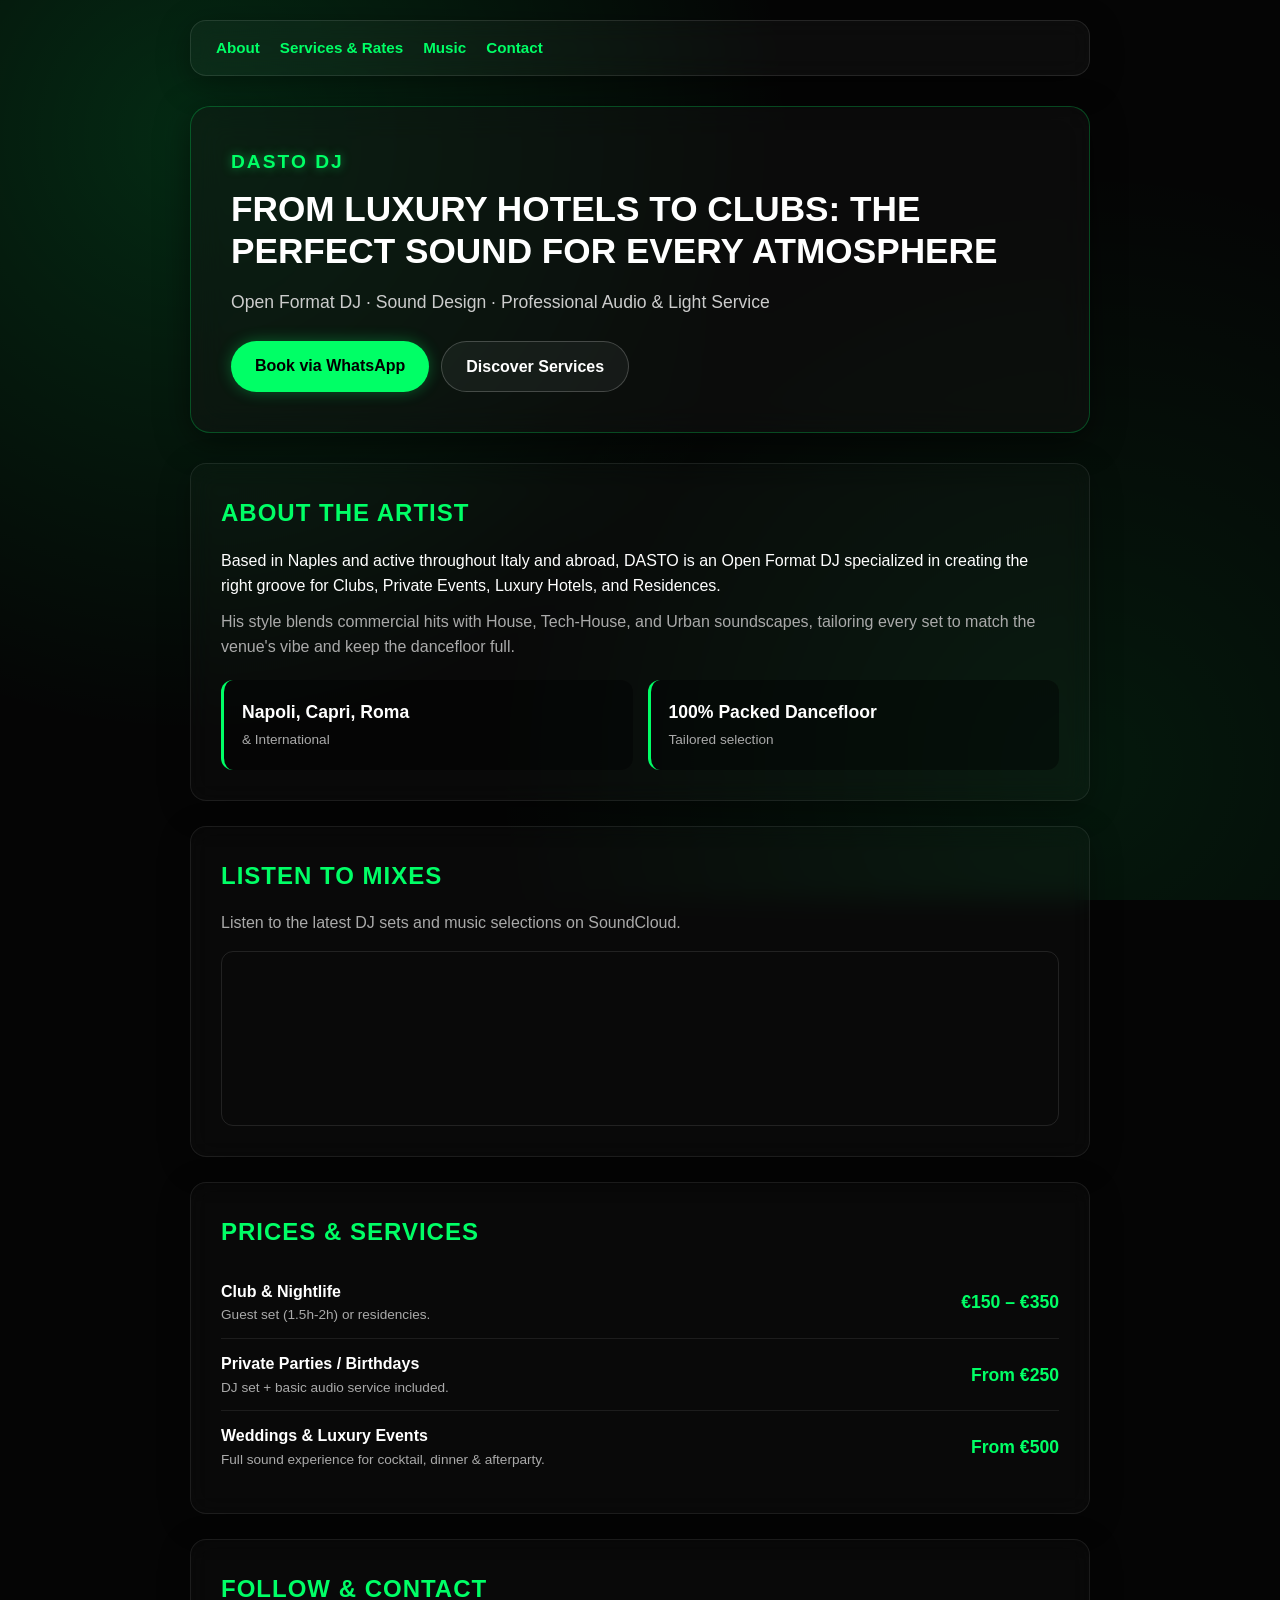
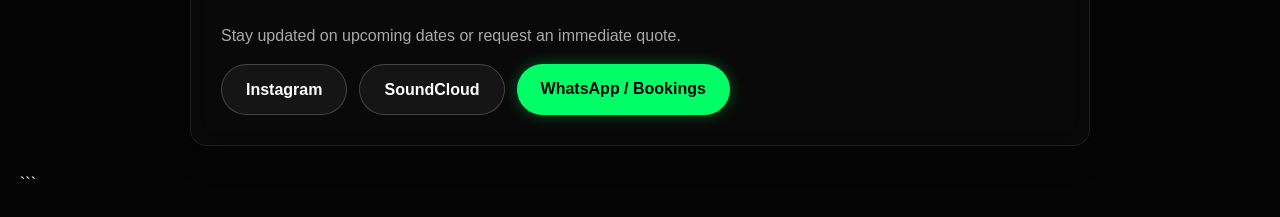
==== commit 0c16ea27: "Refine SEO meta tags and content in index.html Updated SEO meta tags and improved content clarity." ====
--- a/index.html
+++ b/index.html
@@ -4,9 +4,9 @@
     <meta charset="UTF-8">
     <meta name="viewport" content="width=device-width, initial-scale=1.0">
     
-    <!-- Meta Tag SEO per Posizionamento Top 3 -->
+    <!-- Meta Tag SEO e Posizionamento Top 3 -->
     <title>DASTO DJ – Open Format DJ & Sound Experience | Napoli, Campania & Italy</title>
-    <meta name="description" content="DASTO è un DJ Open Format specializzato in Club, Eventi Privati, Luxury Hotel e Residenze a Napoli, Campania, Italia e all'estero.">
+    <meta name="description" content="DASTO è un DJ Open Format a Napoli e Campania specializzato in Club, Eventi Privati, Luxury Hotel e Residenze in tutta Italia ed Estero.">
     <meta name="keywords" content="DJ Napoli, DJ, DJ a Napoli, DJ Campania, DJ Italia, DJ vicino a me, DASTO DJ">
     <meta name="robots" content="index, follow">
 
@@ -16,7 +16,10 @@
     <meta name="geo.position" content="40.8517746;14.2681244">
     <meta name="ICBM" content="40.8517746, 14.2681244">
 
-    <!-- Stile Glassmorphism Integrato (Sfondo Nero, Vetro Sfocato, Dettagli Verde Neon) -->
+    <!-- Favicon -->
+    <link rel="icon" href="favicon/favicon.ico" type="image/x-icon">
+
+    <!-- Stile Glassmorphism Integrato (Nero + Vetro Sfocato + Verde Neon) -->
     <style>
         * {
             margin: 0;
@@ -28,8 +31,8 @@
             font-family: -apple-system, BlinkMacSystemFont, "Segoe UI", Roboto, Helvetica, Arial, sans-serif;
             background-color: #050505;
             background-image: 
-                radial-gradient(circle at 20% 20%, rgba(0, 255, 102, 0.15) 0%, transparent 40%),
-                radial-gradient(circle at 80% 80%, rgba(0, 255, 102, 0.08) 0%, transparent 40%);
+                radial-gradient(circle at 15% 15%, rgba(0, 255, 102, 0.15) 0%, transparent 45%),
+                radial-gradient(circle at 85% 85%, rgba(0, 255, 102, 0.08) 0%, transparent 45%);
             background-attachment: fixed;
             color: #ffffff;
             line-height: 1.6;
@@ -42,7 +45,7 @@
             margin: 0 auto;
         }
 
-        /* Glassmorphism Navigation Bar */
+        /* Navigazione Glassmorphism */
         nav {
             display: flex;
             gap: 20px;
@@ -69,12 +72,12 @@
             text-shadow: 0 0 8px #00ff66;
         }
 
-        /* Glassmorphism Header / Hero */
+        /* Header / Hero Glassmorphism */
         header {
             background: rgba(20, 20, 20, 0.4);
             backdrop-filter: blur(16px);
             -webkit-backdrop-filter: blur(16px);
-            border: 1px solid rgba(0, 255, 102, 0.2);
+            border: 1px solid rgba(0, 255, 102, 0.25);
             border-radius: 20px;
             padding: 40px;
             margin-bottom: 30px;
@@ -105,7 +108,7 @@
             margin-bottom: 25px;
         }
 
-        /* Glassmorphism Cards */
+        /* Cards Glassmorphism */
         .card {
             background: rgba(255, 255, 255, 0.02);
             backdrop-filter: blur(12px);
@@ -125,22 +128,23 @@
             letter-spacing: 1px;
         }
 
-        /* Pulsanti Glassmorphism */
+        /* Group Pulsanti e Social */
         .cta-group {
             display: flex;
-            gap: 15px;
+            gap: 12px;
             flex-wrap: wrap;
+            margin-top: 15px;
         }
 
         .btn {
             display: inline-block;
-            padding: 12px 28px;
+            padding: 12px 24px;
             background: #00ff66;
             color: #000000;
             text-decoration: none;
             font-weight: 700;
             border-radius: 50px;
-            box-shadow: 0 0 15px rgba(0, 255, 102, 0.4);
+            box-shadow: 0 0 15px rgba(0, 255, 102, 0.3);
             transition: 0.3s;
         }
 
@@ -153,14 +157,15 @@
 
         .btn-secondary {
             background: rgba(255, 255, 255, 0.05);
-            color: #00ff66;
-            border: 1px solid #00ff66;
+            color: #ffffff;
+            border: 1px solid rgba(255, 255, 255, 0.2);
             box-shadow: none;
         }
 
         .btn-secondary:hover {
-            background: #00ff66;
-            color: #000000;
+            border-color: #00ff66;
+            color: #00ff66;
+            background: transparent;
         }
 
         /* Statistiche in Vetro */
@@ -189,17 +194,45 @@
             color: #aaaaaa;
         }
 
+        /* Listino Prezzi */
+        .price-list {
+            list-style: none;
+            padding: 0;
+            margin-top: 15px;
+        }
+
+        .price-list li {
+            padding: 12px 0;
+            border-bottom: 1px solid rgba(255, 255, 255, 0.08);
+            display: flex;
+            justify-content: space-between;
+            align-items: center;
+            flex-wrap: wrap;
+            gap: 10px;
+        }
+
+        .price-list li:last-child {
+            border-bottom: none;
+        }
+
         .price-tag {
             color: #00ff66;
             font-weight: bold;
-            font-size: 1.2rem;
-            margin-top: 8px;
+            font-size: 1.1rem;
+        }
+
+        .soundcloud-wrapper {
+            margin-top: 15px;
+            border-radius: 12px;
+            overflow: hidden;
+            border: 1px solid rgba(255, 255, 255, 0.1);
         }
 
         @media (max-width: 600px) {
             h1 { font-size: 1.6rem; }
             header { padding: 25px; }
             .cta-group { flex-direction: column; }
+            .price-list li { flex-direction: column; align-items: flex-start; }
         }
     </style>
 
@@ -217,6 +250,10 @@
         "addressCountry": "IT"
       },
       "areaServed": ["Napoli", "Campania", "Italia", "Worldwide"],
+      "sameAs": [
+        "https://www.instagram.com/",
+        "https://soundcloud.com/"
+      ],
       "knowsAbout": ["DJ Napoli", "DJ", "DJ a Napoli", "DJ Campania", "DJ Italia", "DJ vicino a me"]
     }
     </script>
@@ -227,18 +264,19 @@
         
         <nav>
             <a href="#about" data-it="About" data-en="About" data-fr="À propos">About</a>
-            <a href="#servizi" data-it="Servizi & Prezzi" data-en="Services & Prices" data-fr="Services et Tarifs">Servizi & Prezzi</a>
-            <a href="#contatti" data-it="Contatti" data-en="Contact" data-fr="Contact">Contatti</a>
+            <a href="#servizi" data-it="Servizi & Prezzi" data-en="Services & Rates" data-fr="Services et Tarifs">Servizi & Prezzi</a>
+            <a href="#music" data-it="Musica" data-en="Music" data-fr="Musique">Musica</a>
+            <a href="#social" data-it="Contatti" data-en="Contact" data-fr="Contact">Contatti</a>
         </nav>
 
         <header>
             <div class="brand">DASTO DJ</div>
-            <h1 id="hero-title" data-it="Dagli hotel di lusso ai club: il sound perfetto per ogni atmosfera" 
+            <h1 data-it="Dagli hotel di lusso ai club: il sound perfetto per ogni atmosfera" 
                 data-en="From luxury hotels to clubs: the perfect sound for every atmosphere" 
                 data-fr="Des hôtels de luxe aux clubs : le son parfait pour ogni atmosphère">
                 Dagli hotel di lusso ai club: il sound perfetto per ogni atmosfera
             </h1>
-            <p class="subtitle" id="hero-sub" 
+            <p class="subtitle" 
                data-it="Open Format DJ · Sound Design · Service Audio & Luci Professionale" 
                data-en="Open Format DJ · Sound Design · Professional Audio & Light Service" 
                data-fr="DJ Open Format · Sound Design · Service Audio et Lumière Professionnel">
@@ -252,13 +290,19 @@
         </header>
 
         <main>
+            <!-- About Section -->
             <section id="about" class="card">
                 <h2 class="section-title" data-it="ABOUT THE ARTIST" data-en="ABOUT THE ARTIST" data-fr="À PROPOS DE L'ARTISTE">ABOUT THE ARTIST</h2>
-                <p id="about-p1" 
-                   data-it="Con base a Napoli e attivo in tutta Italia ed all'estero, DASTO è un DJ Open Format specializzato nel creare il giusto groove per Club, Eventi Privati, Luxury Hotel e Residenze."
+                <p data-it="Con base a Napoli e attivo in tutta Italia ed all'estero, DASTO è un DJ Open Format specializzato nel creare il giusto groove per Club, Eventi Privati, Luxury Hotel e Residenze."
                    data-en="Based in Naples and active throughout Italy and abroad, DASTO is an Open Format DJ specialized in creating the right groove for Clubs, Private Events, Luxury Hotels, and Residences."
                    data-fr="Basé à Naples et actif dans toute l'Italie et à l'étranger, DASTO est un DJ Open Format spécialisé dans la création del groove parfait pour les Clubs, Événements Privés et Hôtels de Luxe.">
                    Con base a Napoli e attivo in tutta Italia ed all'estero, <strong>DASTO</strong> è un DJ Open Format specializzato nel creare il giusto groove per Club, Eventi Privati, Luxury Hotel e Residenze.
+                </p>
+                <p style="margin-top: 10px; color: #aaa;" 
+                   data-it="Il suo stile fonde le hit commerciali con sonorità House, Tech-House e Urban, adattando ogni set all'atmosfera per garantire alta energia e una pista sempre piena."
+                   data-en="His style blends commercial hits with House, Tech-House, and Urban soundscapes, tailoring every set to match the venue's vibe and keep the dancefloor full."
+                   data-fr="Son style mélange les hits commerciaux avec des sonorités House, Tech-House et Urban, en adaptant chaque set à l'atmosphère.">
+                   Il suo stile fonde le hit commerciali con sonorità House, Tech-House e Urban, adattando ogni set all'atmosfera per garantire alta energia e una pista sempre piena.
                 </p>
                 
                 <div class="stats">
@@ -273,29 +317,63 @@
                 </div>
             </section>
 
+            <!-- SoundCloud Section -->
+            <section id="music" class="card">
+                <h2 class="section-title" data-it="Ascolta i Mix" data-en="Listen to Mixes" data-fr="Écouter les Mixes">Ascolta i Mix</h2>
+                <p style="color: #aaa;" data-it="Ascolta gli ultimi DJ set e selezioni musicali su SoundCloud." data-en="Listen to the latest DJ sets and music selections on SoundCloud." data-fr="Écoutez les derniers DJ sets et sélections musicales sur SoundCloud.">Ascolta gli ultimi DJ set e selezioni musicali su SoundCloud.</p>
+                <div class="soundcloud-wrapper">
+                    <iframe width="100%" height="166" scrolling="no" frameborder="no" allow="autoplay" src="https://w.soundcloud.com/player/?url=https%3A//api.soundcloud.com/tracks/1"></iframe>
+                </div>
+            </section>
+
+            <!-- Listino Prezzi Section -->
             <section id="servizi" class="card">
-                <h2 class="section-title" data-it="SERVIZI & TARIFFARIO 2026" data-en="SERVICES & RATES 2026" data-fr="SERVICES ET TARIFS 2026">SERVIZI & TARIFFARIO 2026</h2>
+                <h2 class="section-title" data-it="Listino Prezzi & Service" data-en="Prices & Services" data-fr="Tarifs et Services">Listino Prezzi & Service</h2>
+                <ul class="price-list">
+                    <li>
+                        <div>
+                            <strong data-it="Club & Nightlife" data-en="Club & Nightlife" data-fr="Club & Nightlife">Club & Nightlife</strong>
+                            <p style="font-size: 0.85rem; color: #aaa;" data-it="Guest set (1.5h-2h) o residenze per discoteche." data-en="Guest set (1.5h-2h) or residencies." data-fr="Set Guest (1.5h-2h) ou résidences.">Guest set (1.5h-2h) o residenze per discoteche.</p>
+                        </div>
+                        <span class="price-tag">€150 – €350</span>
+                    </li>
+                    <li>
+                        <div>
+                            <strong data-it="Feste Private / Compleanni" data-en="Private Parties / Birthdays" data-fr="Fêtes Privées / Anniversaires">Feste Private / Compleanni</strong>
+                            <p style="font-size: 0.85rem; color: #aaa;" data-it="DJ set + service audio base incluso." data-en="DJ set + basic audio service included." data-fr="DJ set + service audio de base inclus.">DJ set + service audio base incluso.</p>
+                        </div>
+                        <span class="price-tag" data-it="Da €250" data-en="From €250" data-fr="À partir de €250">Da €250</span>
+                    </li>
+                    <li>
+                        <div>
+                            <strong data-it="Matrimoni & Eventi Luxury" data-en="Weddings & Luxury Events" data-fr="Mariages et Événements de Luxe">Matrimoni & Eventi Luxury</strong>
+                            <p style="font-size: 0.85rem; color: #aaa;" data-it="Sonorizzazione completa cocktail, cena e dopo party." data-en="Full sound experience for cocktail, dinner & afterparty." data-fr="Animation sonore complète cocktail, dîner et soirée.">Sonorizzazione completa cocktail, cena e dopo party.</p>
+                        </div>
+                        <span class="price-tag" data-it="Da €500" data-en="From €500" data-fr="À partir de €500">Da €500</span>
+                    </li>
+                </ul>
+            </section>
+
+            <!-- Social e Contatti Section -->
+            <section id="social" class="card">
+                <h2 class="section-title" data-it="Seguimi e Contattami" data-en="Follow & Contact" data-fr="Suivez-moi et Contactez-moi">Seguimi e Contattami</h2>
+                <p style="color: #aaa;" data-it="Rimani aggiornato sulle prossime date o richiedi un preventivo immediato." data-en="Stay updated on upcoming dates or request an immediate quote." data-fr="Restez informé des prochaines dates ou demandez un devis immédiat.">Rimani aggiornato sulle prossime date o richiedi un preventivo immediato.</p>
                 
-                <div style="margin-top: 15px;">
-                    <h3>Club & Nightlife</h3>
-                    <p style="color: #aaa;" data-it="Guest set (1.5h-2h) o residenze continuative per discoteche e club." data-en="Guest set (1.5h-2h) or residencies for clubs." data-fr="Set Guest (1.5h-2h) ou résidences pour clubs.">Guest set (1.5h-2h) o residenze continuative per discoteche e club.</p>
-                    <p class="price-tag">€150 – €350</p>
-                </div>
-
-                <div style="margin-top: 20px;">
-                    <h3>Hotel & Rooftop</h3>
-                    <p style="color: #aaa;" data-it="Sonorizzazione Lounge, Nu-Jazz e Deep per cocktail bar ed eventi luxury." data-en="Lounge, Nu-Jazz, and Deep sound design for cocktail bars and luxury events." data-fr="Animation sonore Lounge, Nu-Jazz et Deep pour bars à cocktails et événements de luxe.">Sonorizzazione Lounge, Nu-Jazz e Deep per cocktail bar ed eventi luxury.</p>
+                <div class="cta-group">
+                    <a href="https://www.instagram.com/" target="_blank" class="btn btn-secondary">Instagram</a>
+                    <a href="https://soundcloud.com/" target="_blank" class="btn btn-secondary">SoundCloud</a>
+                    <a href="https://wa.me/390000000000" target="_blank" class="btn" data-it="WhatsApp / Prenotazioni" data-en="WhatsApp / Bookings" data-fr="WhatsApp / Réservations">WhatsApp / Prenotazioni</a>
                 </div>
             </section>
         </main>
 
     </div>
 
-    <!-- Script Cambio Lingua Automatico in base al Browser del Visitatore -->
+    <!-- Script Cambio Lingua Automatico (IT/FR/EN per resto del mondo) -->
     <script>
         document.addEventListener("DOMContentLoaded", () => {
             const userLang = (navigator.language || navigator.userLanguage).substring(0, 2).toLowerCase();
-            let lang = 'en'; // Lingua di default per tutto il mondo
+            let lang = 'en'; 
 
             if (userLang === 'it') {
                 lang = 'it';
@@ -312,3 +390,5 @@
     </script>
 </body>
 </html>
+
+```
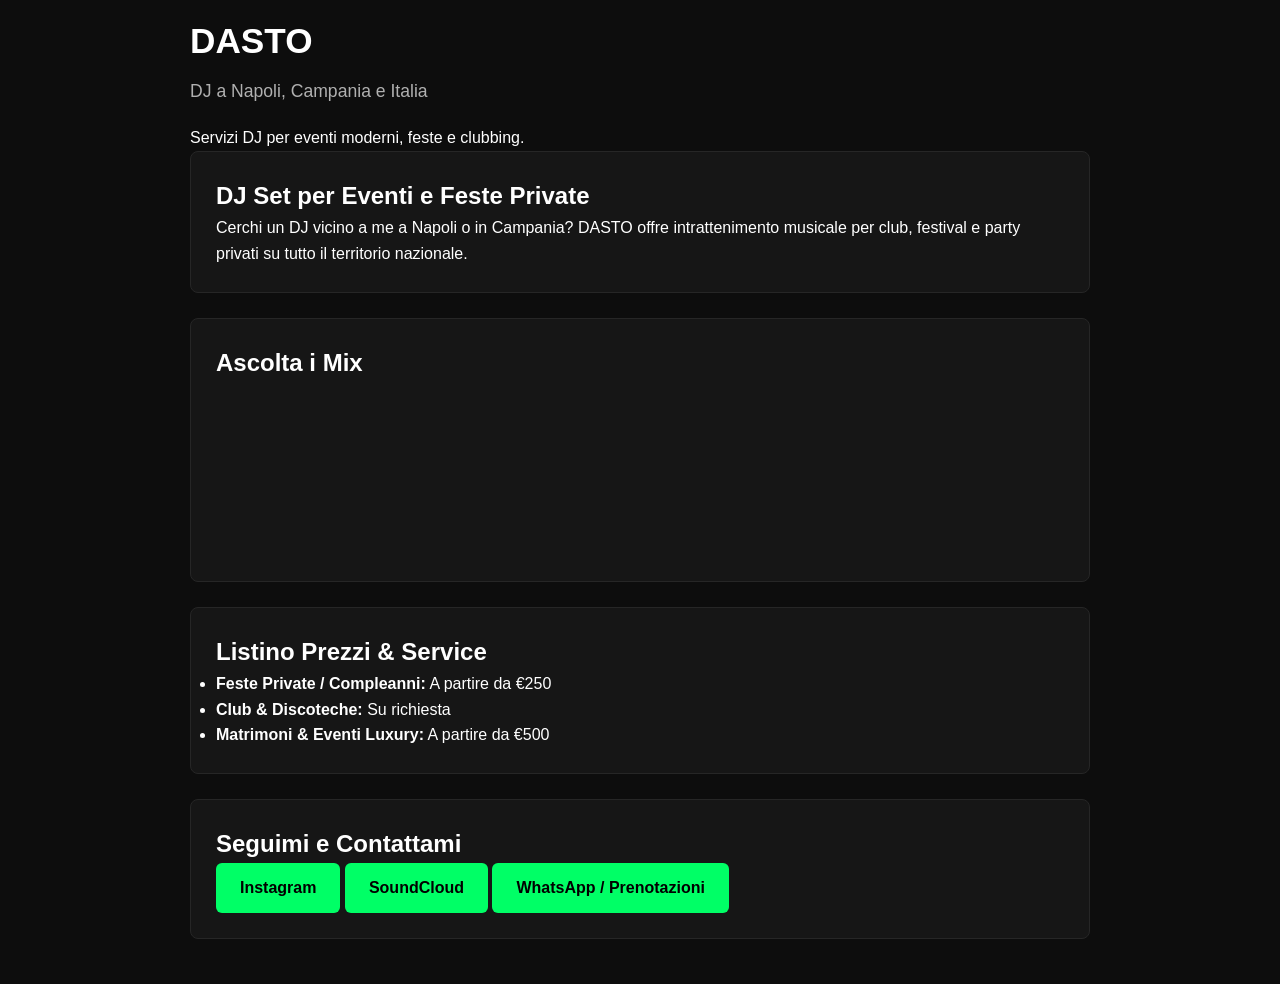
==== commit 52e65815: "Update SEO meta tags and structure in index.html" ====
--- a/index.html
+++ b/index.html
@@ -4,252 +4,46 @@
     <meta charset="UTF-8">
     <meta name="viewport" content="width=device-width, initial-scale=1.0">
     
-    <!-- Meta Tag SEO e Posizionamento Top 3 -->
-    <title>DASTO DJ – Open Format DJ & Sound Experience | Napoli, Campania & Italy</title>
-    <meta name="description" content="DASTO è un DJ Open Format a Napoli e Campania specializzato in Club, Eventi Privati, Luxury Hotel e Residenze in tutta Italia ed Estero.">
+    <!-- Meta Tag SEO e Posizionamento -->
+    <title>DASTO | DJ Napoli, Campania e Italia - Musica per Eventi & Club</title>
+    <meta name="description" content="DASTO è il DJ di riferimento a Napoli e in Campania. DJ set per eventi privati, clubbing e feste in tutta Italia. Contattaci per info e listino prezzi.">
     <meta name="keywords" content="DJ Napoli, DJ, DJ a Napoli, DJ Campania, DJ Italia, DJ vicino a me, DASTO DJ">
     <meta name="robots" content="index, follow">
 
-    <!-- Meta Tag Geo (SEO Locale) -->
+    <!-- Meta Tag Geo per Browser e SEO Locale -->
     <meta name="geo.region" content="IT-72">
     <meta name="geo.placename" content="Napoli">
     <meta name="geo.position" content="40.8517746;14.2681244">
     <meta name="ICBM" content="40.8517746, 14.2681244">
 
-    <!-- Favicon -->
-    <link rel="icon" href="favicon/favicon.ico" type="image/x-icon">
+    <!-- Collegamento CSS -->
+    <link rel="stylesheet" href="CSS/style.css">
 
-    <!-- Stile Glassmorphism Integrato (Nero + Vetro Sfocato + Verde Neon) -->
-    <style>
-        * {
-            margin: 0;
-            padding: 0;
-            box-sizing: border-box;
-        }
-
-        body {
-            font-family: -apple-system, BlinkMacSystemFont, "Segoe UI", Roboto, Helvetica, Arial, sans-serif;
-            background-color: #050505;
-            background-image: 
-                radial-gradient(circle at 15% 15%, rgba(0, 255, 102, 0.15) 0%, transparent 45%),
-                radial-gradient(circle at 85% 85%, rgba(0, 255, 102, 0.08) 0%, transparent 45%);
-            background-attachment: fixed;
-            color: #ffffff;
-            line-height: 1.6;
-            padding: 20px;
-            min-height: 100vh;
-        }
-
-        .container {
-            max-width: 900px;
-            margin: 0 auto;
-        }
-
-        /* Navigazione Glassmorphism */
-        nav {
-            display: flex;
-            gap: 20px;
-            margin-bottom: 30px;
-            padding: 15px 25px;
-            background: rgba(255, 255, 255, 0.03);
-            backdrop-filter: blur(12px);
-            -webkit-backdrop-filter: blur(12px);
-            border: 1px solid rgba(255, 255, 255, 0.1);
-            border-radius: 16px;
-            box-shadow: 0 8px 32px 0 rgba(0, 0, 0, 0.37);
-        }
-
-        nav a {
-            color: #00ff66;
-            text-decoration: none;
-            font-weight: 600;
-            font-size: 0.95rem;
-            transition: 0.3s;
-        }
-
-        nav a:hover {
-            color: #ffffff;
-            text-shadow: 0 0 8px #00ff66;
-        }
-
-        /* Header / Hero Glassmorphism */
-        header {
-            background: rgba(20, 20, 20, 0.4);
-            backdrop-filter: blur(16px);
-            -webkit-backdrop-filter: blur(16px);
-            border: 1px solid rgba(0, 255, 102, 0.25);
-            border-radius: 20px;
-            padding: 40px;
-            margin-bottom: 30px;
-            box-shadow: 0 8px 32px 0 rgba(0, 0, 0, 0.5);
-        }
-
-        .brand {
-            font-size: 1.2rem;
-            font-weight: 800;
-            color: #00ff66;
-            letter-spacing: 2px;
-            margin-bottom: 10px;
-            text-shadow: 0 0 10px rgba(0, 255, 102, 0.5);
-        }
-
-        h1 {
-            font-size: 2.2rem;
-            font-weight: 800;
-            text-transform: uppercase;
-            line-height: 1.2;
-            margin-bottom: 15px;
-            color: #ffffff;
-        }
-
-        .subtitle {
-            color: #cccccc;
-            font-size: 1.1rem;
-            margin-bottom: 25px;
-        }
-
-        /* Cards Glassmorphism */
-        .card {
-            background: rgba(255, 255, 255, 0.02);
-            backdrop-filter: blur(12px);
-            -webkit-backdrop-filter: blur(12px);
-            border: 1px solid rgba(255, 255, 255, 0.08);
-            border-radius: 16px;
-            padding: 30px;
-            margin-bottom: 25px;
-            box-shadow: 0 8px 32px 0 rgba(0, 0, 0, 0.3);
-        }
-
-        .section-title {
-            font-size: 1.5rem;
-            color: #00ff66;
-            margin-bottom: 15px;
-            text-transform: uppercase;
-            letter-spacing: 1px;
-        }
-
-        /* Group Pulsanti e Social */
-        .cta-group {
-            display: flex;
-            gap: 12px;
-            flex-wrap: wrap;
-            margin-top: 15px;
-        }
-
-        .btn {
-            display: inline-block;
-            padding: 12px 24px;
-            background: #00ff66;
-            color: #000000;
-            text-decoration: none;
-            font-weight: 700;
-            border-radius: 50px;
-            box-shadow: 0 0 15px rgba(0, 255, 102, 0.3);
-            transition: 0.3s;
-        }
-
-        .btn:hover {
-            background: #ffffff;
-            color: #000000;
-            box-shadow: 0 0 20px rgba(255, 255, 255, 0.8);
-            transform: translateY(-2px);
-        }
-
-        .btn-secondary {
-            background: rgba(255, 255, 255, 0.05);
-            color: #ffffff;
-            border: 1px solid rgba(255, 255, 255, 0.2);
-            box-shadow: none;
-        }
-
-        .btn-secondary:hover {
-            border-color: #00ff66;
-            color: #00ff66;
-            background: transparent;
-        }
-
-        /* Statistiche in Vetro */
-        .stats {
-            display: grid;
-            grid-template-columns: repeat(auto-fit, minmax(200px, 1fr));
-            gap: 15px;
-            margin-top: 20px;
-        }
-
-        .stat-item {
-            background: rgba(0, 0, 0, 0.4);
-            padding: 18px;
-            border-radius: 12px;
-            border-left: 3px solid #00ff66;
-        }
-
-        .stat-item strong {
-            display: block;
-            font-size: 1.1rem;
-            color: #ffffff;
-        }
-
-        .stat-item span {
-            font-size: 0.85rem;
-            color: #aaaaaa;
-        }
-
-        /* Listino Prezzi */
-        .price-list {
-            list-style: none;
-            padding: 0;
-            margin-top: 15px;
-        }
-
-        .price-list li {
-            padding: 12px 0;
-            border-bottom: 1px solid rgba(255, 255, 255, 0.08);
-            display: flex;
-            justify-content: space-between;
-            align-items: center;
-            flex-wrap: wrap;
-            gap: 10px;
-        }
-
-        .price-list li:last-child {
-            border-bottom: none;
-        }
-
-        .price-tag {
-            color: #00ff66;
-            font-weight: bold;
-            font-size: 1.1rem;
-        }
-
-        .soundcloud-wrapper {
-            margin-top: 15px;
-            border-radius: 12px;
-            overflow: hidden;
-            border: 1px solid rgba(255, 255, 255, 0.1);
-        }
-
-        @media (max-width: 600px) {
-            h1 { font-size: 1.6rem; }
-            header { padding: 25px; }
-            .cta-group { flex-direction: column; }
-            .price-list li { flex-direction: column; align-items: flex-start; }
-        }
-    </style>
-
-    <!-- Schema.org JSON-LD -->
+    <!-- Schema.org JSON-LD per Google -->
     <script type="application/ld+json">
     {
       "@context": "https://schema.org",
       "@type": "EntertainmentBusiness",
-      "name": "DASTO DJ",
+      "name": "DASTO",
       "url": "https://dastocss.github.io",
+      "telephone": "+390000000000",
+      "priceRange": "€€",
       "address": {
         "@type": "PostalAddress",
         "addressLocality": "Napoli",
         "addressRegion": "NA",
         "addressCountry": "IT"
       },
-      "areaServed": ["Napoli", "Campania", "Italia", "Worldwide"],
+      "geo": {
+        "@type": "GeoCoordinates",
+        "latitude": 40.8517746,
+        "longitude": 14.2681244
+      },
+      "areaServed": [
+        { "@type": "City", "name": "Napoli" },
+        { "@type": "AdministrativeArea", "name": "Campania" },
+        { "@type": "Country", "name": "Italia" }
+      ],
       "sameAs": [
         "https://www.instagram.com/",
         "https://soundcloud.com/"
@@ -260,135 +54,50 @@
 </head>
 <body>
 
-    <div class="container">
-        
-        <nav>
-            <a href="#about" data-it="About" data-en="About" data-fr="À propos">About</a>
-            <a href="#servizi" data-it="Servizi & Prezzi" data-en="Services & Rates" data-fr="Services et Tarifs">Servizi & Prezzi</a>
-            <a href="#music" data-it="Musica" data-en="Music" data-fr="Musique">Musica</a>
-            <a href="#social" data-it="Contatti" data-en="Contact" data-fr="Contact">Contatti</a>
-        </nav>
+    <header class="hero">
+        <div class="container">
+            <h1>DASTO</h1>
+            <p class="subtitle">DJ a Napoli, Campania e Italia</p>
+            <p class="desc">Servizi DJ per eventi moderni, feste e clubbing.</p>
+        </div>
+    </header>
 
-        <header>
-            <div class="brand">DASTO DJ</div>
-            <h1 data-it="Dagli hotel di lusso ai club: il sound perfetto per ogni atmosfera" 
-                data-en="From luxury hotels to clubs: the perfect sound for every atmosphere" 
-                data-fr="Des hôtels de luxe aux clubs : le son parfait pour ogni atmosphère">
-                Dagli hotel di lusso ai club: il sound perfetto per ogni atmosfera
-            </h1>
-            <p class="subtitle" 
-               data-it="Open Format DJ · Sound Design · Service Audio & Luci Professionale" 
-               data-en="Open Format DJ · Sound Design · Professional Audio & Light Service" 
-               data-fr="DJ Open Format · Sound Design · Service Audio et Lumière Professionnel">
-                Open Format DJ · Sound Design · Service Audio & Luci Professionale
-            </p>
-            
-            <div class="cta-group">
-                <a href="https://wa.me/390000000000" class="btn" data-it="Prenota Data su WhatsApp" data-en="Book via WhatsApp" data-fr="Réserver via WhatsApp">Prenota Data su WhatsApp</a>
-                <a href="#servizi" class="btn btn-secondary" data-it="Scopri i Servizi" data-en="Discover Services" data-fr="Découvrir i Services">Scopri i Servizi</a>
+    <main class="container">
+        <!-- Sezione Servizi -->
+        <section id="servizi" class="card">
+            <h2>DJ Set per Eventi e Feste Private</h2>
+            <p>Cerchi un <span class="highlight">DJ vicino a me</span> a Napoli o in Campania? DASTO offre intrattenimento musicale per club, festival e party privati su tutto il territorio nazionale.</p>
+        </section>
+
+        <!-- Sezione Player SoundCloud -->
+        <section id="music" class="card">
+            <h2>Ascolta i Mix</h2>
+            <div class="soundcloud-wrapper">
+                <iframe width="100%" height="166" scrolling="no" frameborder="no" allow="autoplay" src="https://w.soundcloud.com/player/?url=https%3A//api.soundcloud.com/tracks/1"></iframe>
             </div>
-        </header>
+        </section>
 
-        <main>
-            <!-- About Section -->
-            <section id="about" class="card">
-                <h2 class="section-title" data-it="ABOUT THE ARTIST" data-en="ABOUT THE ARTIST" data-fr="À PROPOS DE L'ARTISTE">ABOUT THE ARTIST</h2>
-                <p data-it="Con base a Napoli e attivo in tutta Italia ed all'estero, DASTO è un DJ Open Format specializzato nel creare il giusto groove per Club, Eventi Privati, Luxury Hotel e Residenze."
-                   data-en="Based in Naples and active throughout Italy and abroad, DASTO is an Open Format DJ specialized in creating the right groove for Clubs, Private Events, Luxury Hotels, and Residences."
-                   data-fr="Basé à Naples et actif dans toute l'Italie et à l'étranger, DASTO est un DJ Open Format spécialisé dans la création del groove parfait pour les Clubs, Événements Privés et Hôtels de Luxe.">
-                   Con base a Napoli e attivo in tutta Italia ed all'estero, <strong>DASTO</strong> è un DJ Open Format specializzato nel creare il giusto groove per Club, Eventi Privati, Luxury Hotel e Residenze.
-                </p>
-                <p style="margin-top: 10px; color: #aaa;" 
-                   data-it="Il suo stile fonde le hit commerciali con sonorità House, Tech-House e Urban, adattando ogni set all'atmosfera per garantire alta energia e una pista sempre piena."
-                   data-en="His style blends commercial hits with House, Tech-House, and Urban soundscapes, tailoring every set to match the venue's vibe and keep the dancefloor full."
-                   data-fr="Son style mélange les hits commerciaux avec des sonorités House, Tech-House et Urban, en adaptant chaque set à l'atmosphère.">
-                   Il suo stile fonde le hit commerciali con sonorità House, Tech-House e Urban, adattando ogni set all'atmosfera per garantire alta energia e una pista sempre piena.
-                </p>
-                
-                <div class="stats">
-                    <div class="stat-item">
-                        <strong>Napoli, Capri, Roma</strong>
-                        <span data-it="e International" data-en="& International" data-fr="et International">e International</span>
-                    </div>
-                    <div class="stat-item">
-                        <strong data-it="100% Pista Piena" data-en="100% Packed Dancefloor" data-fr="100% Piste de Danse Pleine">100% Pista Piena</strong>
-                        <span data-it="Selezione su misura" data-en="Tailored selection" data-fr="Sélection sur mesure">Selezione su misura</span>
-                    </div>
-                </div>
-            </section>
+        <!-- Sezione Listino Prezzi -->
+        <section id="prezzi" class="card">
+            <h2>Listino Prezzi & Service</h2>
+            <ul class="price-list">
+                <li><strong>Feste Private / Compleanni:</strong> A partire da €250</li>
+                <li><strong>Club & Discoteche:</strong> Su richiesta</li>
+                <li><strong>Matrimoni & Eventi Luxury:</strong> A partire da €500</li>
+            </ul>
+        </section>
 
-            <!-- SoundCloud Section -->
-            <section id="music" class="card">
-                <h2 class="section-title" data-it="Ascolta i Mix" data-en="Listen to Mixes" data-fr="Écouter les Mixes">Ascolta i Mix</h2>
-                <p style="color: #aaa;" data-it="Ascolta gli ultimi DJ set e selezioni musicali su SoundCloud." data-en="Listen to the latest DJ sets and music selections on SoundCloud." data-fr="Écoutez les derniers DJ sets et sélections musicales sur SoundCloud.">Ascolta gli ultimi DJ set e selezioni musicali su SoundCloud.</p>
-                <div class="soundcloud-wrapper">
-                    <iframe width="100%" height="166" scrolling="no" frameborder="no" allow="autoplay" src="https://w.soundcloud.com/player/?url=https%3A//api.soundcloud.com/tracks/1"></iframe>
-                </div>
-            </section>
+        <!-- Sezione Social e Contatti -->
+        <section id="social" class="card center">
+            <h2>Seguimi e Contattami</h2>
+            <div class="links">
+                <a href="https://www.instagram.com/" target="_blank" class="btn">Instagram</a>
+                <a href="https://soundcloud.com/" target="_blank" class="btn">SoundCloud</a>
+                <a href="https://wa.me/390000000000" target="_blank" class="btn highlight-btn">WhatsApp / Prenotazioni</a>
+            </div>
+        </section>
+    </main>
 
-            <!-- Listino Prezzi Section -->
-            <section id="servizi" class="card">
-                <h2 class="section-title" data-it="Listino Prezzi & Service" data-en="Prices & Services" data-fr="Tarifs et Services">Listino Prezzi & Service</h2>
-                <ul class="price-list">
-                    <li>
-                        <div>
-                            <strong data-it="Club & Nightlife" data-en="Club & Nightlife" data-fr="Club & Nightlife">Club & Nightlife</strong>
-                            <p style="font-size: 0.85rem; color: #aaa;" data-it="Guest set (1.5h-2h) o residenze per discoteche." data-en="Guest set (1.5h-2h) or residencies." data-fr="Set Guest (1.5h-2h) ou résidences.">Guest set (1.5h-2h) o residenze per discoteche.</p>
-                        </div>
-                        <span class="price-tag">€150 – €350</span>
-                    </li>
-                    <li>
-                        <div>
-                            <strong data-it="Feste Private / Compleanni" data-en="Private Parties / Birthdays" data-fr="Fêtes Privées / Anniversaires">Feste Private / Compleanni</strong>
-                            <p style="font-size: 0.85rem; color: #aaa;" data-it="DJ set + service audio base incluso." data-en="DJ set + basic audio service included." data-fr="DJ set + service audio de base inclus.">DJ set + service audio base incluso.</p>
-                        </div>
-                        <span class="price-tag" data-it="Da €250" data-en="From €250" data-fr="À partir de €250">Da €250</span>
-                    </li>
-                    <li>
-                        <div>
-                            <strong data-it="Matrimoni & Eventi Luxury" data-en="Weddings & Luxury Events" data-fr="Mariages et Événements de Luxe">Matrimoni & Eventi Luxury</strong>
-                            <p style="font-size: 0.85rem; color: #aaa;" data-it="Sonorizzazione completa cocktail, cena e dopo party." data-en="Full sound experience for cocktail, dinner & afterparty." data-fr="Animation sonore complète cocktail, dîner et soirée.">Sonorizzazione completa cocktail, cena e dopo party.</p>
-                        </div>
-                        <span class="price-tag" data-it="Da €500" data-en="From €500" data-fr="À partir de €500">Da €500</span>
-                    </li>
-                </ul>
-            </section>
-
-            <!-- Social e Contatti Section -->
-            <section id="social" class="card">
-                <h2 class="section-title" data-it="Seguimi e Contattami" data-en="Follow & Contact" data-fr="Suivez-moi et Contactez-moi">Seguimi e Contattami</h2>
-                <p style="color: #aaa;" data-it="Rimani aggiornato sulle prossime date o richiedi un preventivo immediato." data-en="Stay updated on upcoming dates or request an immediate quote." data-fr="Restez informé des prochaines dates ou demandez un devis immédiat.">Rimani aggiornato sulle prossime date o richiedi un preventivo immediato.</p>
-                
-                <div class="cta-group">
-                    <a href="https://www.instagram.com/" target="_blank" class="btn btn-secondary">Instagram</a>
-                    <a href="https://soundcloud.com/" target="_blank" class="btn btn-secondary">SoundCloud</a>
-                    <a href="https://wa.me/390000000000" target="_blank" class="btn" data-it="WhatsApp / Prenotazioni" data-en="WhatsApp / Bookings" data-fr="WhatsApp / Réservations">WhatsApp / Prenotazioni</a>
-                </div>
-            </section>
-        </main>
-
-    </div>
-
-    <!-- Script Cambio Lingua Automatico (IT/FR/EN per resto del mondo) -->
-    <script>
-        document.addEventListener("DOMContentLoaded", () => {
-            const userLang = (navigator.language || navigator.userLanguage).substring(0, 2).toLowerCase();
-            let lang = 'en'; 
-
-            if (userLang === 'it') {
-                lang = 'it';
-            } else if (userLang === 'fr') {
-                lang = 'fr';
-            }
-
-            if (lang !== 'it') {
-                document.querySelectorAll('[data-' + lang + ']').forEach(el => {
-                    el.innerHTML = el.getAttribute('data-' + lang);
-                });
-            }
-        });
-    </script>
+    <script src="JS/main.js"></script>
 </body>
 </html>
-
-```
--- a/CSS/style.css
+++ b/CSS/style.css
@@ -0,0 +1,150 @@
+* {
+    margin: 0;
+    padding: 0;
+    box-sizing: border-box;
+}
+
+body {
+    font-family: -apple-system, BlinkMacSystemFont, "Segoe UI", Roboto, Helvetica, Arial, sans-serif;
+    background-color: #0d0d0d;
+    color: #ffffff;
+    line-height: 1.6;
+    padding: 20px;
+}
+
+.container {
+    max-width: 900px;
+    margin: 0 auto;
+}
+
+/* Navigazione */
+nav {
+    display: flex;
+    gap: 15px;
+    margin-bottom: 30px;
+    border-bottom: 1px solid #222;
+    padding-bottom: 15px;
+    flex-wrap: wrap;
+}
+
+nav a {
+    color: #00ff66;
+    text-decoration: none;
+    font-weight: 600;
+    font-size: 0.95rem;
+}
+
+nav a:hover {
+    text-decoration: underline;
+}
+
+/* Hero */
+.brand {
+    font-size: 1.2rem;
+    font-weight: 800;
+    color: #00ff66;
+    letter-spacing: 1px;
+    margin-bottom: 10px;
+}
+
+h1 {
+    font-size: 2.2rem;
+    font-weight: 800;
+    text-transform: uppercase;
+    line-height: 1.2;
+    margin-bottom: 15px;
+    color: #ffffff;
+}
+
+.subtitle {
+    color: #b0b0b0;
+    font-size: 1.1rem;
+    margin-bottom: 20px;
+}
+
+/* Pulsanti Action */
+.cta-group {
+    display: flex;
+    gap: 15px;
+    margin-bottom: 40px;
+    flex-wrap: wrap;
+}
+
+.btn {
+    display: inline-block;
+    padding: 12px 24px;
+    background-color: #00ff66;
+    color: #000000;
+    text-decoration: none;
+    font-weight: 700;
+    border-radius: 6px;
+    transition: 0.2s;
+}
+
+.btn:hover {
+    background-color: #00cc52;
+}
+
+.btn-secondary {
+    background-color: transparent;
+    color: #00ff66;
+    border: 1px solid #00ff66;
+}
+
+.btn-secondary:hover {
+    background-color: #00ff66;
+    color: #000000;
+}
+
+/* Card Sezioni */
+.section-title {
+    font-size: 1.6rem;
+    color: #00ff66;
+    margin-bottom: 15px;
+    text-transform: uppercase;
+}
+
+.card {
+    background-color: #161616;
+    border: 1px solid #262626;
+    border-radius: 8px;
+    padding: 25px;
+    margin-bottom: 25px;
+}
+
+.stats {
+    display: grid;
+    grid-template-columns: repeat(auto-fit, minmax(180px, 1fr));
+    gap: 15px;
+    margin-top: 20px;
+}
+
+.stat-item {
+    background-color: #0d0d0d;
+    padding: 15px;
+    border-radius: 6px;
+    border-left: 3px solid #00ff66;
+}
+
+.stat-item strong {
+    display: block;
+    font-size: 1.2rem;
+    color: #ffffff;
+}
+
+.stat-item span {
+    font-size: 0.85rem;
+    color: #888888;
+}
+
+.price-tag {
+    color: #00ff66;
+    font-weight: bold;
+    font-size: 1.1rem;
+    margin-top: 10px;
+}
+
+@media (max-width: 600px) {
+    h1 { font-size: 1.6rem; }
+    .cta-group { flex-direction: column; }
+}
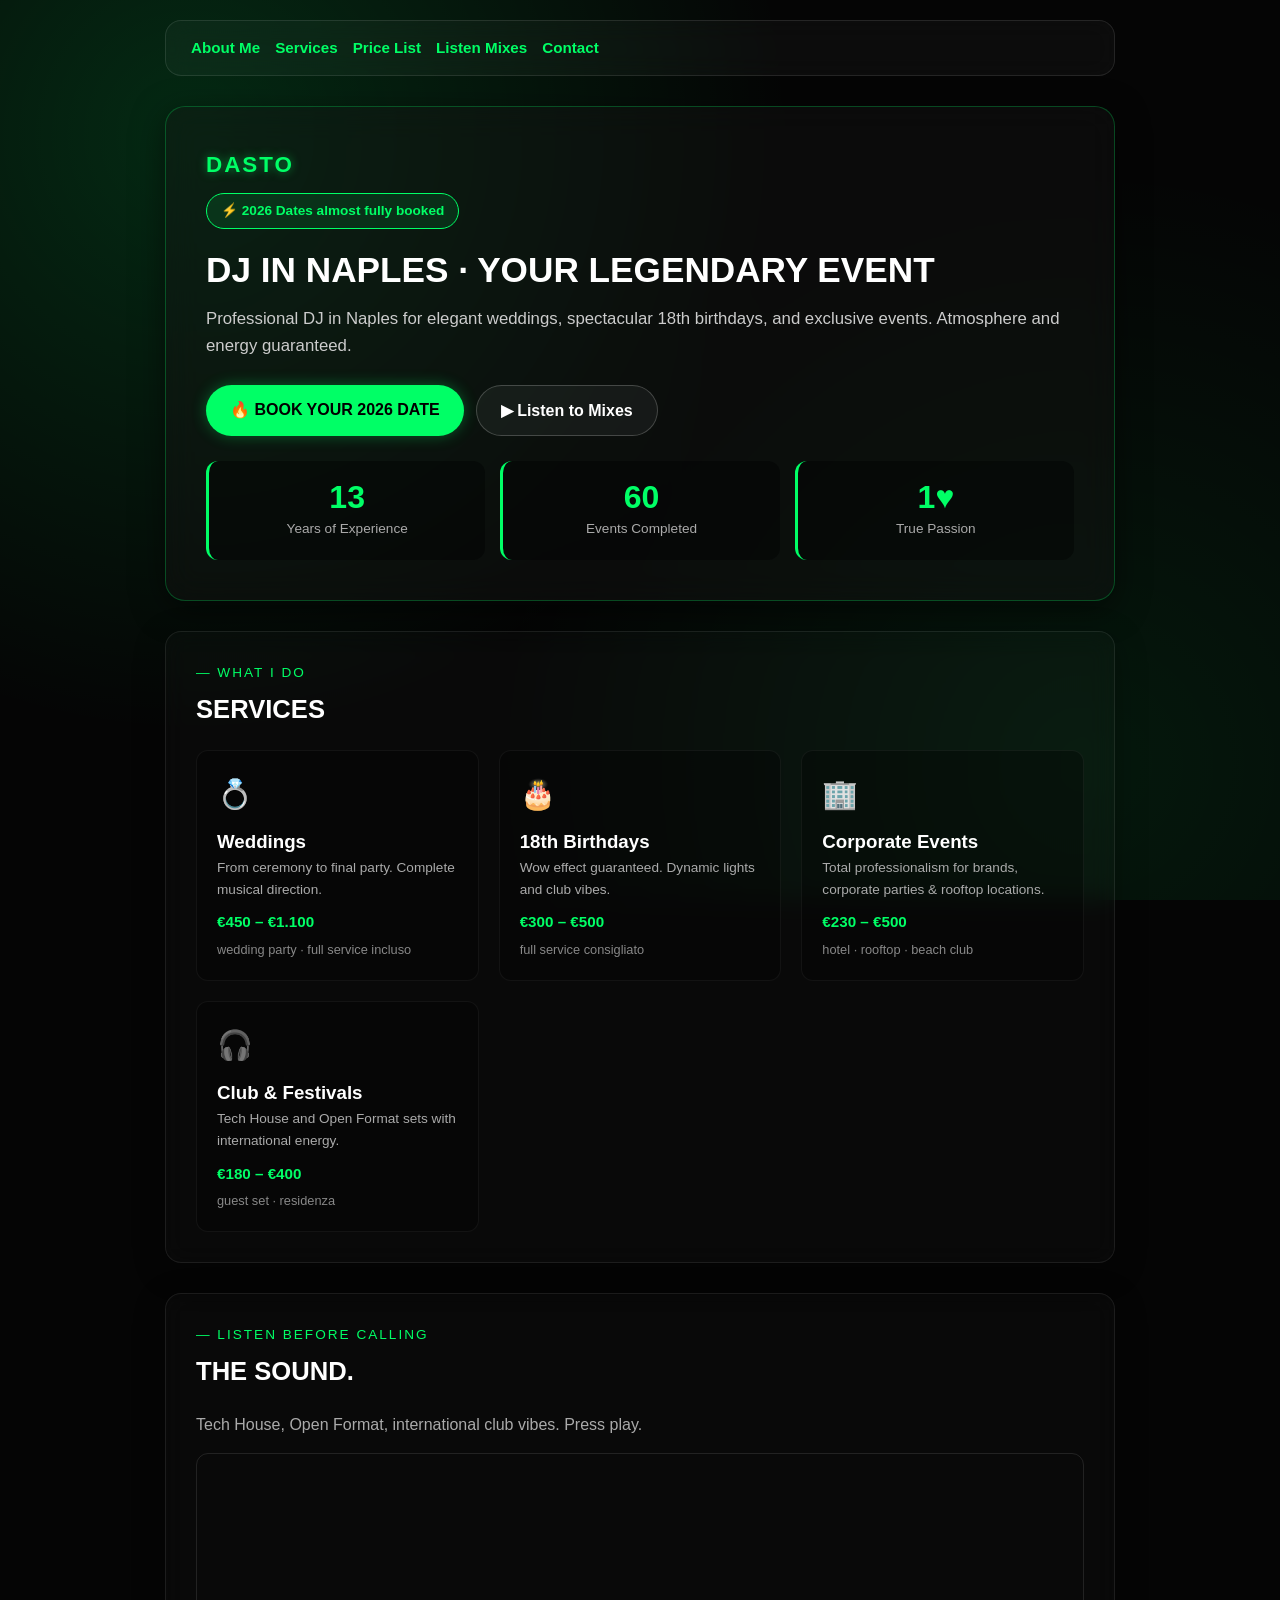
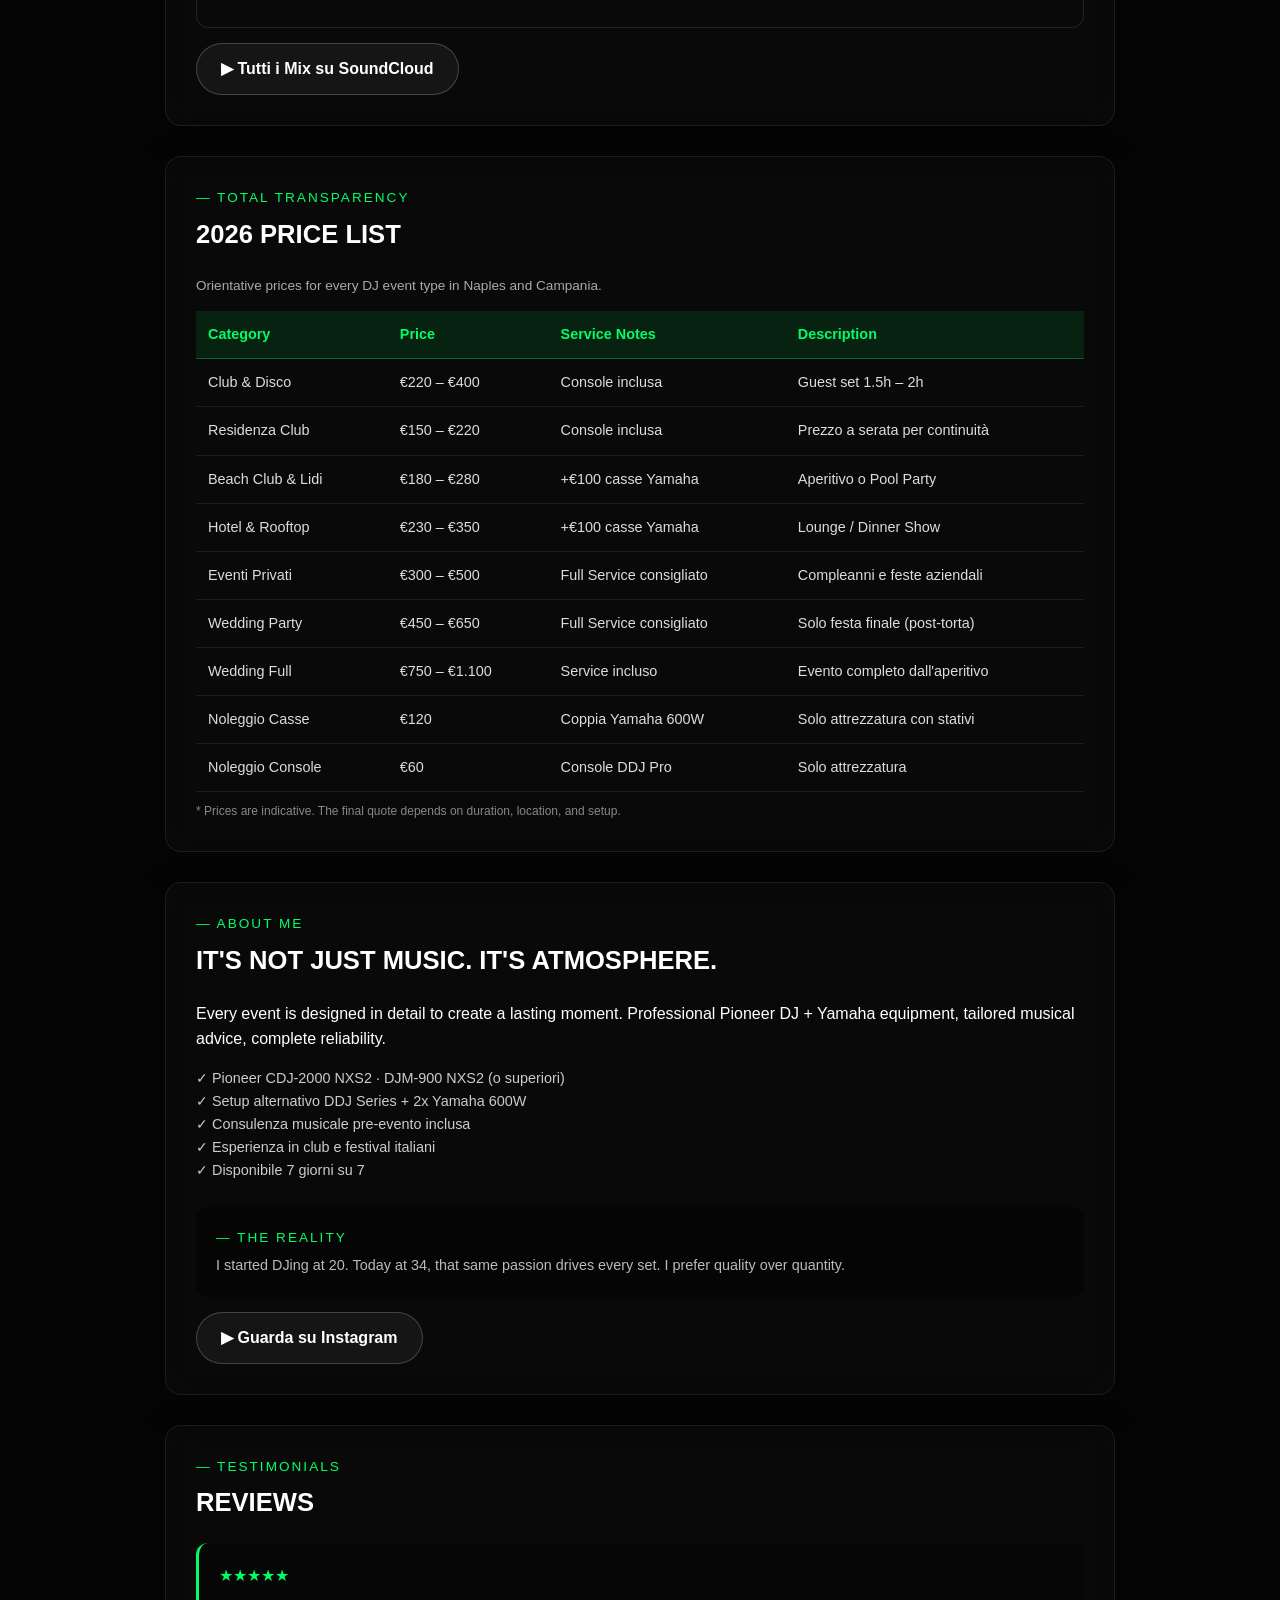
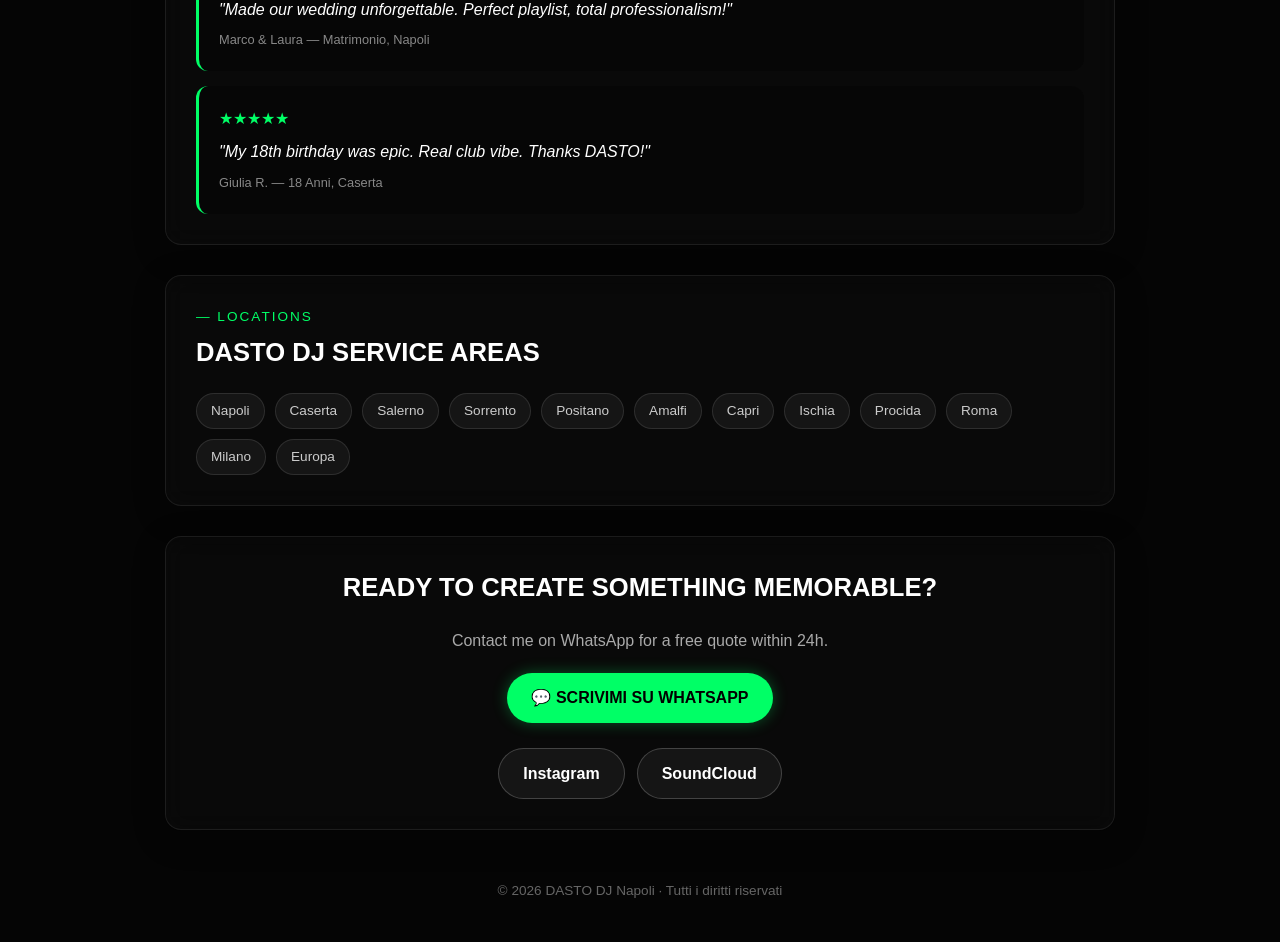
==== commit b72789a6: "Revise SEO tags and enhance page styling Updated SEO meta tags, added styling for glassmorphism, and" ====
--- a/index.html
+++ b/index.html
@@ -4,46 +4,336 @@
     <meta charset="UTF-8">
     <meta name="viewport" content="width=device-width, initial-scale=1.0">
     
-    <!-- Meta Tag SEO e Posizionamento -->
-    <title>DASTO | DJ Napoli, Campania e Italia - Musica per Eventi & Club</title>
-    <meta name="description" content="DASTO è il DJ di riferimento a Napoli e in Campania. DJ set per eventi privati, clubbing e feste in tutta Italia. Contattaci per info e listino prezzi.">
+    <!-- Meta Tag SEO e Posizionamento Top 3 -->
+    <title>DASTO DJ | DJ a Napoli, Campania & Italia – Matrimoni, Eventi & Club</title>
+    <meta name="description" content="DASTO è il DJ professionista a Napoli e in Campania per matrimoni eleganti, 18 anni spettacolari ed eventi esclusivi. Esplora i servizi e richiedi un preventivo.">
     <meta name="keywords" content="DJ Napoli, DJ, DJ a Napoli, DJ Campania, DJ Italia, DJ vicino a me, DASTO DJ">
     <meta name="robots" content="index, follow">
 
-    <!-- Meta Tag Geo per Browser e SEO Locale -->
+    <!-- Meta Tag Geo (SEO Locale) -->
     <meta name="geo.region" content="IT-72">
     <meta name="geo.placename" content="Napoli">
     <meta name="geo.position" content="40.8517746;14.2681244">
     <meta name="ICBM" content="40.8517746, 14.2681244">
 
-    <!-- Collegamento CSS -->
-    <link rel="stylesheet" href="CSS/style.css">
-
-    <!-- Schema.org JSON-LD per Google -->
+    <!-- Favicon -->
+    <link rel="icon" href="favicon/favicon.ico" type="image/x-icon">
+
+    <!-- Stile Glassmorphism integrato (Nero, Bianco, Verde Neon) -->
+    <style>
+        * {
+            margin: 0;
+            padding: 0;
+            box-sizing: border-box;
+        }
+
+        body {
+            font-family: -apple-system, BlinkMacSystemFont, "Segoe UI", Roboto, Helvetica, Arial, sans-serif;
+            background-color: #050505;
+            background-image: 
+                radial-gradient(circle at 15% 15%, rgba(0, 255, 102, 0.15) 0%, transparent 45%),
+                radial-gradient(circle at 85% 85%, rgba(0, 255, 102, 0.08) 0%, transparent 45%);
+            background-attachment: fixed;
+            color: #ffffff;
+            line-height: 1.6;
+            padding: 20px;
+            min-height: 100vh;
+        }
+
+        .container {
+            max-width: 950px;
+            margin: 0 auto;
+        }
+
+        /* Navigazione */
+        nav {
+            display: flex;
+            gap: 15px;
+            margin-bottom: 30px;
+            padding: 15px 25px;
+            background: rgba(255, 255, 255, 0.03);
+            backdrop-filter: blur(12px);
+            -webkit-backdrop-filter: blur(12px);
+            border: 1px solid rgba(255, 255, 255, 0.1);
+            border-radius: 16px;
+            flex-wrap: wrap;
+        }
+
+        nav a {
+            color: #00ff66;
+            text-decoration: none;
+            font-weight: 600;
+            font-size: 0.95rem;
+            transition: 0.3s;
+        }
+
+        nav a:hover {
+            color: #ffffff;
+            text-shadow: 0 0 8px #00ff66;
+        }
+
+        /* Header / Hero */
+        header {
+            background: rgba(20, 20, 20, 0.4);
+            backdrop-filter: blur(16px);
+            -webkit-backdrop-filter: blur(16px);
+            border: 1px solid rgba(0, 255, 102, 0.25);
+            border-radius: 20px;
+            padding: 40px;
+            margin-bottom: 30px;
+            box-shadow: 0 8px 32px 0 rgba(0, 0, 0, 0.5);
+        }
+
+        .brand {
+            font-size: 1.4rem;
+            font-weight: 800;
+            color: #00ff66;
+            letter-spacing: 2px;
+            margin-bottom: 10px;
+            text-shadow: 0 0 10px rgba(0, 255, 102, 0.5);
+        }
+
+        h1 {
+            font-size: 2.2rem;
+            font-weight: 800;
+            text-transform: uppercase;
+            line-height: 1.2;
+            margin-bottom: 15px;
+            color: #ffffff;
+        }
+
+        .subtitle {
+            color: #cccccc;
+            font-size: 1.05rem;
+            margin-bottom: 25px;
+        }
+
+        .alert-badge {
+            display: inline-block;
+            background: rgba(0, 255, 102, 0.1);
+            color: #00ff66;
+            border: 1px solid #00ff66;
+            padding: 6px 14px;
+            border-radius: 50px;
+            font-size: 0.85rem;
+            font-weight: 700;
+            margin-bottom: 20px;
+        }
+
+        /* Cards Glassmorphism */
+        .card {
+            background: rgba(255, 255, 255, 0.02);
+            backdrop-filter: blur(12px);
+            -webkit-backdrop-filter: blur(12px);
+            border: 1px solid rgba(255, 255, 255, 0.08);
+            border-radius: 16px;
+            padding: 30px;
+            margin-bottom: 30px;
+            box-shadow: 0 8px 32px 0 rgba(0, 0, 0, 0.3);
+        }
+
+        .section-tag {
+            color: #00ff66;
+            font-size: 0.85rem;
+            text-transform: uppercase;
+            letter-spacing: 2px;
+            margin-bottom: 5px;
+            display: block;
+        }
+
+        .section-title {
+            font-size: 1.6rem;
+            color: #ffffff;
+            margin-bottom: 20px;
+            text-transform: uppercase;
+        }
+
+        /* Pulsanti */
+        .cta-group {
+            display: flex;
+            gap: 12px;
+            flex-wrap: wrap;
+            margin-top: 15px;
+        }
+
+        .btn {
+            display: inline-block;
+            padding: 12px 24px;
+            background: #00ff66;
+            color: #000000;
+            text-decoration: none;
+            font-weight: 700;
+            border-radius: 50px;
+            box-shadow: 0 0 15px rgba(0, 255, 102, 0.3);
+            transition: 0.3s;
+        }
+
+        .btn:hover {
+            background: #ffffff;
+            color: #000000;
+            box-shadow: 0 0 20px rgba(255, 255, 255, 0.8);
+            transform: translateY(-2px);
+        }
+
+        .btn-secondary {
+            background: rgba(255, 255, 255, 0.05);
+            color: #ffffff;
+            border: 1px solid rgba(255, 255, 255, 0.2);
+            box-shadow: none;
+        }
+
+        .btn-secondary:hover {
+            border-color: #00ff66;
+            color: #00ff66;
+            background: transparent;
+        }
+
+        /* Stats Grid */
+        .stats {
+            display: grid;
+            grid-template-columns: repeat(auto-fit, minmax(180px, 1fr));
+            gap: 15px;
+            margin-top: 25px;
+        }
+
+        .stat-item {
+            background: rgba(0, 0, 0, 0.4);
+            padding: 20px;
+            border-radius: 12px;
+            border-left: 3px solid #00ff66;
+            text-align: center;
+        }
+
+        .stat-item .num {
+            font-size: 2rem;
+            font-weight: 800;
+            color: #00ff66;
+            line-height: 1;
+        }
+
+        .stat-item span {
+            font-size: 0.85rem;
+            color: #aaaaaa;
+            margin-top: 5px;
+            display: block;
+        }
+
+        /* Servizi Grid */
+        .services-grid {
+            display: grid;
+            grid-template-columns: repeat(auto-fit, minmax(220px, 1fr));
+            gap: 20px;
+            margin-top: 20px;
+        }
+
+        .service-card {
+            background: rgba(0, 0, 0, 0.3);
+            border: 1px solid rgba(255, 255, 255, 0.05);
+            border-radius: 12px;
+            padding: 20px;
+        }
+
+        .service-icon {
+            font-size: 1.8rem;
+            margin-bottom: 10px;
+        }
+
+        .service-price {
+            color: #00ff66;
+            font-weight: bold;
+            margin: 10px 0 5px 0;
+            font-size: 0.95rem;
+        }
+
+        .service-tag {
+            font-size: 0.8rem;
+            color: #888888;
+        }
+
+        /* Tabella Prezzi */
+        .table-responsive {
+            overflow-x: auto;
+            margin-top: 15px;
+        }
+
+        table {
+            width: 100%;
+            border-collapse: collapse;
+            text-align: left;
+            font-size: 0.9rem;
+        }
+
+        th {
+            background: rgba(0, 255, 102, 0.1);
+            color: #00ff66;
+            padding: 12px;
+            border-bottom: 1px solid rgba(0, 255, 102, 0.3);
+        }
+
+        td {
+            padding: 12px;
+            border-bottom: 1px solid rgba(255, 255, 255, 0.08);
+            color: #dddddd;
+        }
+
+        /* Testimonial e Zone */
+        .review-card {
+            background: rgba(0, 0, 0, 0.3);
+            padding: 20px;
+            border-radius: 12px;
+            border-left: 3px solid #00ff66;
+            margin-top: 15px;
+        }
+
+        .stars {
+            color: #00ff66;
+            margin-bottom: 8px;
+        }
+
+        .tags-container {
+            display: flex;
+            flex-wrap: wrap;
+            gap: 10px;
+            margin-top: 15px;
+        }
+
+        .location-tag {
+            background: rgba(255, 255, 255, 0.05);
+            border: 1px solid rgba(255, 255, 255, 0.1);
+            padding: 6px 14px;
+            border-radius: 50px;
+            font-size: 0.85rem;
+            color: #cccccc;
+        }
+
+        .soundcloud-wrapper {
+            margin-top: 15px;
+            border-radius: 12px;
+            overflow: hidden;
+            border: 1px solid rgba(255, 255, 255, 0.1);
+        }
+
+        @media (max-width: 600px) {
+            h1 { font-size: 1.5rem; }
+            header { padding: 25px; }
+            .cta-group { flex-direction: column; }
+        }
+    </style>
+
+    <!-- Schema.org JSON-LD -->
     <script type="application/ld+json">
     {
       "@context": "https://schema.org",
       "@type": "EntertainmentBusiness",
-      "name": "DASTO",
+      "name": "DASTO DJ",
       "url": "https://dastocss.github.io",
-      "telephone": "+390000000000",
-      "priceRange": "€€",
       "address": {
         "@type": "PostalAddress",
         "addressLocality": "Napoli",
         "addressRegion": "NA",
         "addressCountry": "IT"
       },
-      "geo": {
-        "@type": "GeoCoordinates",
-        "latitude": 40.8517746,
-        "longitude": 14.2681244
-      },
-      "areaServed": [
-        { "@type": "City", "name": "Napoli" },
-        { "@type": "AdministrativeArea", "name": "Campania" },
-        { "@type": "Country", "name": "Italia" }
-      ],
+      "areaServed": ["Napoli", "Campania", "Italia", "Worldwide"],
       "sameAs": [
         "https://www.instagram.com/",
         "https://soundcloud.com/"
@@ -54,50 +344,289 @@
 </head>
 <body>
 
-    <header class="hero">
-        <div class="container">
-            <h1>DASTO</h1>
-            <p class="subtitle">DJ a Napoli, Campania e Italia</p>
-            <p class="desc">Servizi DJ per eventi moderni, feste e clubbing.</p>
-        </div>
-    </header>
-
-    <main class="container">
-        <!-- Sezione Servizi -->
-        <section id="servizi" class="card">
-            <h2>DJ Set per Eventi e Feste Private</h2>
-            <p>Cerchi un <span class="highlight">DJ vicino a me</span> a Napoli o in Campania? DASTO offre intrattenimento musicale per club, festival e party privati su tutto il territorio nazionale.</p>
-        </section>
-
-        <!-- Sezione Player SoundCloud -->
-        <section id="music" class="card">
-            <h2>Ascolta i Mix</h2>
-            <div class="soundcloud-wrapper">
-                <iframe width="100%" height="166" scrolling="no" frameborder="no" allow="autoplay" src="https://w.soundcloud.com/player/?url=https%3A//api.soundcloud.com/tracks/1"></iframe>
+    <div class="container">
+        
+        <nav>
+            <a href="#about" data-it="Chi Sono" data-en="About Me" data-fr="À Propos">Chi Sono</a>
+            <a href="#servizi" data-it="I Servizi" data-en="Services" data-fr="Services">I Servizi</a>
+            <a href="#prezzi" data-it="Listino Prezzi" data-en="Price List" data-fr="Tarifs">Listino Prezzi</a>
+            <a href="#music" data-it="Ascolta Mix" data-en="Listen Mixes" data-fr="Écouter Mixes">Ascolta Mix</a>
+            <a href="#contatti" data-it="Contatti" data-en="Contact" data-fr="Contact">Contatti</a>
+        </nav>
+
+        <header>
+            <div class="brand">DASTO</div>
+            <div class="alert-badge" data-it="⚡ Date 2026 quasi al completo" data-en="⚡ 2026 Dates almost fully booked" data-fr="⚡ Dates 2026 presque complètes">⚡ Date 2026 quasi al completo</div>
+            <h1 data-it="DJ A NAPOLI · IL TUO EVENTO LEGGENDARIO" 
+                data-en="DJ IN NAPLES · YOUR LEGENDARY EVENT" 
+                data-fr="DJ À NAPLES · VOTRE ÉVÉNEMENT LÉGENDAIRE">
+                DJ A NAPOLI · IL TUO EVENTO LEGGENDARIO
+            </h1>
+            <p class="subtitle" 
+               data-it="DJ professionista a Napoli per matrimoni eleganti, 18 anni spettacolari ed eventi esclusivi. Atmosfera, energia e impatto garantiti." 
+               data-en="Professional DJ in Naples for elegant weddings, spectacular 18th birthdays, and exclusive events. Atmosphere and energy guaranteed." 
+               data-fr="DJ professionnel à Naples pour mariages élégants, 18 ans spectaculaires et événements exclusifs. Énergie garantie.">
+                DJ professionista a Napoli per matrimoni eleganti, 18 anni spettacolari ed eventi esclusivi. Atmosfera, energia e impatto garantiti.
+            </p>
+            
+            <div class="cta-group">
+                <a href="https://wa.me/390000000000" class="btn" data-it="🔥 BLOCCA LA TUA DATA 2026" data-en="🔥 BOOK YOUR 2026 DATE" data-fr="🔥 RÉSERVEZ VOTRE DATE 2026">🔥 BLOCCA LA TUA DATA 2026</a>
+                <a href="#music" class="btn btn-secondary" data-it="▶ Ascolta i Mix" data-en="▶ Listen to Mixes" data-fr="▶ Écouter les Mixes">▶ Ascolta i Mix</a>
             </div>
-        </section>
-
-        <!-- Sezione Listino Prezzi -->
-        <section id="prezzi" class="card">
-            <h2>Listino Prezzi & Service</h2>
-            <ul class="price-list">
-                <li><strong>Feste Private / Compleanni:</strong> A partire da €250</li>
-                <li><strong>Club & Discoteche:</strong> Su richiesta</li>
-                <li><strong>Matrimoni & Eventi Luxury:</strong> A partire da €500</li>
-            </ul>
-        </section>
-
-        <!-- Sezione Social e Contatti -->
-        <section id="social" class="card center">
-            <h2>Seguimi e Contattami</h2>
-            <div class="links">
-                <a href="https://www.instagram.com/" target="_blank" class="btn">Instagram</a>
-                <a href="https://soundcloud.com/" target="_blank" class="btn">SoundCloud</a>
-                <a href="https://wa.me/390000000000" target="_blank" class="btn highlight-btn">WhatsApp / Prenotazioni</a>
+
+            <!-- Stats -->
+            <div class="stats">
+                <div class="stat-item">
+                    <div class="num">13</div>
+                    <span data-it="Anni di Esperienza" data-en="Years of Experience" data-fr="Années d'Expérience">Anni di Esperienza</span>
+                </div>
+                <div class="stat-item">
+                    <div class="num">60</div>
+                    <span data-it="Eventi Realizzati" data-en="Events Completed" data-fr="Événements Réalisés">Eventi Realizzati</span>
+                </div>
+                <div class="stat-item">
+                    <div class="num">1♥</div>
+                    <span data-it="Passione Vera" data-en="True Passion" data-fr="Vraie Passion">Passione Vera</span>
+                </div>
             </div>
-        </section>
-    </main>
-
-    <script src="JS/main.js"></script>
+        </header>
+
+        <main>
+            <!-- Servizi Section -->
+            <section id="servizi" class="card">
+                <span class="section-tag" data-it="— Cosa faccio" data-en="— What I do" data-fr="— Ce que je fais">— Cosa faccio</span>
+                <h2 class="section-title" data-it="I Servizi" data-en="Services" data-fr="Les Services">I Servizi</h2>
+                
+                <div class="services-grid">
+                    <div class="service-card">
+                        <div class="service-icon">💍</div>
+                        <h3 data-it="Matrimoni" data-en="Weddings" data-fr="Mariages">Matrimoni</h3>
+                        <p style="font-size: 0.85rem; color: #aaa;" data-it="Dalla cerimonia al party finale. Regia musicale completa e playlist cucite su di voi." data-en="From ceremony to final party. Complete musical direction." data-fr="De la mélodie de la cérémonie au party final.">Dalla cerimonia al party finale. Regia musicale completa e playlist cucite su di voi.</p>
+                        <div class="service-price">€450 – €1.100</div>
+                        <div class="service-tag">wedding party · full service incluso</div>
+                    </div>
+
+                    <div class="service-card">
+                        <div class="service-icon">🎂</div>
+                        <h3 data-it="18 Anni & Compleanni" data-en="18th Birthdays" data-fr="18 Ans & Anniversaires">18 Anni & Compleanni</h3>
+                        <p style="font-size: 0.85rem; color: #aaa;" data-it="Effetto wow assicurato. Luci scenografiche, bassi potenti e atmosfera da club esclusivo." data-en="Wow effect guaranteed. Dynamic lights and club vibes." data-fr="Effet wow garanti. Lumières et ambiance club.">Effetto wow assicurato. Luci scenografiche, bassi potenti e atmosfera da club esclusivo.</p>
+                        <div class="service-price">€300 – €500</div>
+                        <div class="service-tag">full service consigliato</div>
+                    </div>
+
+                    <div class="service-card">
+                        <div class="service-icon">🏢</div>
+                        <h3 data-it="Eventi Aziendali" data-en="Corporate Events" data-fr="Événements d'Entreprise">Eventi Aziendali</h3>
+                        <p style="font-size: 0.85rem; color: #aaa;" data-it="Professionalità totale per brand, corporate party e location di prestigio." data-en="Total professionalism for brands, corporate parties & rooftop locations." data-fr="Professionalisme total pour vos événements d'entreprise.">Professionalità totale per brand, corporate party e location di prestigio a Capri e Sorrento.</p>
+                        <div class="service-price">€230 – €500</div>
+                        <div class="service-tag">hotel · rooftop · beach club</div>
+                    </div>
+
+                    <div class="service-card">
+                        <div class="service-icon">🎧</div>
+                        <h3 data-it="Club & Festival" data-en="Club & Festivals" data-fr="Clubs & Festivals">Club & Festival</h3>
+                        <p style="font-size: 0.85rem; color: #aaa;" data-it="Set Tech House e Open Format con energia internazionale." data-en="Tech House and Open Format sets with international energy." data-fr="Sets Tech House et Open Format à haute énergie.">Set Tech House e Open Format con energia internazionale. Selezione musicale ricercata.</p>
+                        <div class="service-price">€180 – €400</div>
+                        <div class="service-tag">guest set · residenza</div>
+                    </div>
+                </div>
+            </section>
+
+            <!-- SoundCloud Section -->
+            <section id="music" class="card">
+                <span class="section-tag" data-it="— Ascolta prima di chiamare" data-en="— Listen before calling" data-fr="— Écoutez avant d'appeler">— Ascolta prima di chiamare</span>
+                <h2 class="section-title" data-it="Il Suono." data-en="The Sound." data-fr="Le Son.">Il Suono.</h2>
+                <p style="color: #aaa;" data-it="Tech House, Open Format, vibes da club internazionale. Metti play." data-en="Tech House, Open Format, international club vibes. Press play." data-fr="Tech House, Open Format, ambiance club. Appuyez sur play.">Tech House, Open Format, vibes da club internazionale. Metti play.</p>
+                
+                <div class="soundcloud-wrapper">
+                    <iframe width="100%" height="166" scrolling="no" frameborder="no" allow="autoplay" src="https://w.soundcloud.com/player/?url=https%3A//api.soundcloud.com/tracks/1"></iframe>
+                </div>
+
+                <div class="cta-group">
+                    <a href="https://soundcloud.com/" target="_blank" class="btn btn-secondary">▶ Tutti i Mix su SoundCloud</a>
+                </div>
+            </section>
+
+            <!-- Listino Prezzi Tabella -->
+            <section id="prezzi" class="card">
+                <span class="section-tag" data-it="— Trasparenza totale" data-en="— Total transparency" data-fr="— Transparence totale">— Trasparenza totale</span>
+                <h2 class="section-title" data-it="Listino Prezzi 2026" data-en="2026 Price List" data-fr="Grille Tarifaire 2026">Listino Prezzi 2026</h2>
+                <p style="font-size: 0.85rem; color: #aaa;" data-it="Prezzi orientativi per ogni tipologia di evento DJ a Napoli e Campania." data-en="Orientative prices for every DJ event type in Naples and Campania." data-fr="Prix indicatifs pour chaque type d'événement DJ.">Prezzi orientativi per ogni tipologia di evento DJ a Napoli e Campania</p>
+
+                <div class="table-responsive">
+                    <table>
+                        <thead>
+                            <tr>
+                                <th data-it="Categoria" data-en="Category" data-fr="Catégorie">Categoria</th>
+                                <th data-it="Prezzo" data-en="Price" data-fr="Prix">Prezzo</th>
+                                <th data-it="Note Service" data-en="Service Notes" data-fr="Notes Service">Note Service</th>
+                                <th data-it="Descrizione" data-en="Description" data-fr="Description">Descrizione</th>
+                            </tr>
+                        </thead>
+                        <tbody>
+                            <tr>
+                                <td>Club & Disco</td>
+                                <td>€220 – €400</td>
+                                <td>Console inclusa</td>
+                                <td>Guest set 1.5h – 2h</td>
+                            </tr>
+                            <tr>
+                                <td>Residenza Club</td>
+                                <td>€150 – €220</td>
+                                <td>Console inclusa</td>
+                                <td>Prezzo a serata per continuità</td>
+                            </tr>
+                            <tr>
+                                <td>Beach Club & Lidi</td>
+                                <td>€180 – €280</td>
+                                <td>+€100 casse Yamaha</td>
+                                <td>Aperitivo o Pool Party</td>
+                            </tr>
+                            <tr>
+                                <td>Hotel & Rooftop</td>
+                                <td>€230 – €350</td>
+                                <td>+€100 casse Yamaha</td>
+                                <td>Lounge / Dinner Show</td>
+                            </tr>
+                            <tr>
+                                <td>Eventi Privati</td>
+                                <td>€300 – €500</td>
+                                <td>Full Service consigliato</td>
+                                <td>Compleanni e feste aziendali</td>
+                            </tr>
+                            <tr>
+                                <td>Wedding Party</td>
+                                <td>€450 – €650</td>
+                                <td>Full Service consigliato</td>
+                                <td>Solo festa finale (post-torta)</td>
+                            </tr>
+                            <tr>
+                                <td>Wedding Full</td>
+                                <td>€750 – €1.100</td>
+                                <td>Service incluso</td>
+                                <td>Evento completo dall'aperitivo</td>
+                            </tr>
+                            <tr>
+                                <td>Noleggio Casse</td>
+                                <td>€120</td>
+                                <td>Coppia Yamaha 600W</td>
+                                <td>Solo attrezzatura con stativi</td>
+                            </tr>
+                            <tr>
+                                <td>Noleggio Console</td>
+                                <td>€60</td>
+                                <td>Console DDJ Pro</td>
+                                <td>Solo attrezzatura</td>
+                            </tr>
+                        </tbody>
+                    </table>
+                </div>
+                <p style="font-size: 0.75rem; color: #888; margin-top: 10px;" data-it="* I prezzi sono indicativi. Il preventivo definitivo dipende da durata, location e configurazione del service." data-en="* Prices are indicative. The final quote depends on duration, location, and setup." data-fr="* Les prix sont indicatifs. Le devis final dépend de la durée et du lieu.">* I prezzi sono indicativi. Il preventivo definitivo dipende da durata, location e configurazione del service. Contattami per un'offerta personalizzata.</p>
+            </section>
+
+            <!-- Chi Sono -->
+            <section id="about" class="card">
+                <span class="section-tag" data-it="— Chi sono" data-en="— About me" data-fr="— À propos de moi">— Chi sono</span>
+                <h2 class="section-title" data-it="Non è solo musica. È atmosfera." data-en="It's not just music. It's atmosphere." data-fr="Ce n'est pas seulement de la musique. C'est de l'atmosphère.">Non è solo musica. È atmosfera.</h2>
+                <p data-it="Ogni evento viene progettato nei minimi dettagli per creare un momento che rimane nel tempo. Service audio professionale Pioneer DJ + Yamaha, consulenza musicale personalizzata, affidabilità totale." data-en="Every event is designed in detail to create a lasting moment. Professional Pioneer DJ + Yamaha equipment, tailored musical advice, complete reliability." data-fr="Chaque événement est conçu dans les moindres détails. Matériel professionnel Pioneer DJ + Yamaha.">Ogni evento viene progettato nei minimi dettagli per creare un momento che rimane nel tempo. Service audio professionale Pioneer DJ + Yamaha, consulenza musicale personalizzata, affidabilità totale.</p>
+                
+                <ul style="list-style: none; margin-top: 15px; font-size: 0.9rem; color: #ccc;">
+                    <li>✓ Pioneer CDJ-2000 NXS2 · DJM-900 NXS2 (o superiori)</li>
+                    <li>✓ Setup alternativo DDJ Series + 2x Yamaha 600W</li>
+                    <li>✓ Consulenza musicale pre-evento inclusa</li>
+                    <li>✓ Esperienza in club e festival italiani</li>
+                    <li>✓ Disponibile 7 giorni su 7</li>
+                </ul>
+
+                <div style="margin-top: 25px; background: rgba(0,0,0,0.4); padding: 20px; border-radius: 12px;">
+                    <span class="section-tag" data-it="— La realtà" data-en="— The reality" data-fr="— La réalité">— La realtà</span>
+                    <p style="font-size: 0.9rem; color: #bbb;" data-it="Ho iniziato a suonare a 20 anni perché la musica era l'unica cosa che volevo fare davvero. Oggi ne ho quasi 34 e quella stessa passione guida ogni set. Non ho centinaia di eventi alle spalle, ma qualche decina fatti bene con cura." data-en="I started DJing at 20. Today at 34, that same passion drives every set. I prefer quality over quantity." data-fr="J'ai commencé à 20 ans. Aujourd'hui à 34 ans, cette même passion guide chaque set.">Ho iniziato a suonare a 20 anni perché la musica era l'unica cosa che volevo fare davvero. Oggi ne ho quasi 34 e quella stessa passione guida ogni set, ogni evento, ogni scelta musicale. Preferisco essere onesto con te piuttosto che venderti numeri che non mi appartengono.</p>
+                </div>
+
+                <div class="cta-group">
+                    <a href="https://www.instagram.com/" target="_blank" class="btn btn-secondary">▶ Guarda su Instagram</a>
+                </div>
+            </section>
+
+            <!-- Recensioni -->
+            <section class="card">
+                <span class="section-tag" data-it="— Cosa dicono" data-en="— Testimonials" data-fr="— Témoignages">— Cosa dicono</span>
+                <h2 class="section-title" data-it="Recensioni" data-en="Reviews" data-fr="Avis">Recensioni</h2>
+                
+                <div class="review-card">
+                    <div class="stars">★★★★★</div>
+                    <p style="font-style: italic;" data-it="&quot;Ha reso il nostro matrimonio indimenticabile. Playlist perfetta, professionalità totale. Tutti gli ospiti hanno ballato fino all'alba!&quot;" data-en="&quot;Made our wedding unforgettable. Perfect playlist, total professionalism!&quot;" data-fr="&quot;A rendu notre mariage inoubliable. Playlist parfaite!&quot;">"Ha reso il nostro matrimonio indimenticabile. Playlist perfetta, professionalità totale. Tutti gli ospiti hanno ballato fino all'alba!"</p>
+                    <span style="font-size: 0.8rem; color: #888; display: block; margin-top: 8px;">Marco & Laura — Matrimonio, Napoli</span>
+                </div>
+
+                <div class="review-card">
+                    <div class="stars">★★★★★</div>
+                    <p style="font-style: italic;" data-it="&quot;Il mio 18° è stato epico. Atmosfera da club vero, ragazzi pazzi di energia. Grazie DASTO, sei stato il top!&quot;" data-en="&quot;My 18th birthday was epic. Real club vibe. Thanks DASTO!&quot;" data-fr="&quot;Mon 18e anniversaire était épique. Ambiance vrai club.&quot;">"Il mio 18° è stato epico. Atmosfera da club vero, ragazzi pazzi di energia. Grazie DASTO, sei stato il top!"</p>
+                    <span style="font-size: 0.8rem; color: #888; display: block; margin-top: 8px;">Giulia R. — 18 Anni, Caserta</span>
+                </div>
+            </section>
+
+            <!-- Zone Operative -->
+            <section class="card">
+                <span class="section-tag" data-it="— Dove lavoro" data-en="— Locations" data-fr="— Localisation">— Dove lavoro</span>
+                <h2 class="section-title" data-it="Zone Operative DASTO DJ" data-en="DASTO DJ Service Areas" data-fr="Zones d'intervention DASTO DJ">Zone Operative DASTO DJ</h2>
+                
+                <div class="tags-container">
+                    <span class="location-tag">Napoli</span>
+                    <span class="location-tag">Caserta</span>
+                    <span class="location-tag">Salerno</span>
+                    <span class="location-tag">Sorrento</span>
+                    <span class="location-tag">Positano</span>
+                    <span class="location-tag">Amalfi</span>
+                    <span class="location-tag">Capri</span>
+                    <span class="location-tag">Ischia</span>
+                    <span class="location-tag">Procida</span>
+                    <span class="location-tag">Roma</span>
+                    <span class="location-tag">Milano</span>
+                    <span class="location-tag">Europa</span>
+                </div>
+            </section>
+
+            <!-- CTA Finale e Contatti -->
+            <section id="contatti" class="card" style="text-align: center;">
+                <h2 class="section-title" data-it="Pronto a creare qualcosa di memorabile?" data-en="Ready to create something memorable?" data-fr="Prêt à créer quelque chose de mémorable?">Pronto a creare qualcosa di memorabile?</h2>
+                <p style="color: #aaa;" data-it="Contattami via WhatsApp per un preventivo gratuito entro 24h." data-en="Contact me on WhatsApp for a free quote within 24h." data-fr="Contactez-moi sur WhatsApp pour un devis gratuit en 24h.">Contattami via WhatsApp per un preventivo gratuito entro 24h.</p>
+                
+                <div class="cta-group" style="justify-content: center; margin-top: 20px;">
+                    <a href="https://wa.me/390000000000" target="_blank" class="btn">💬 SCRIVIMI SU WHATSAPP</a>
+                </div>
+
+                <div class="cta-group" style="justify-content: center; margin-top: 25px;">
+                    <a href="https://www.instagram.com/" target="_blank" class="btn btn-secondary">Instagram</a>
+                    <a href="https://soundcloud.com/" target="_blank" class="btn btn-secondary">SoundCloud</a>
+                </div>
+            </section>
+        </main>
+
+        <footer style="text-align: center; padding: 20px 0; color: #666; font-size: 0.85rem;">
+            <p>© 2026 DASTO DJ Napoli · Tutti i diritti riservati</p>
+        </footer>
+
+    </div>
+
+    <!-- Script Cambio Lingua Automatico (IT / FR / EN) -->
+    <script>
+        document.addEventListener("DOMContentLoaded", () => {
+            const userLang = (navigator.language || navigator.userLanguage).substring(0, 2).toLowerCase();
+            let lang = 'en'; 
+
+            if (userLang === 'it') {
+                lang = 'it';
+            } else if (userLang === 'fr') {
+                lang = 'fr';
+            }
+
+            if (lang !== 'it') {
+                document.querySelectorAll('[data-' + lang + ']').forEach(el => {
+                    el.innerHTML = el.getAttribute('data-' + lang);
+                });
+            }
+        });
+    </script>
 </body>
 </html>
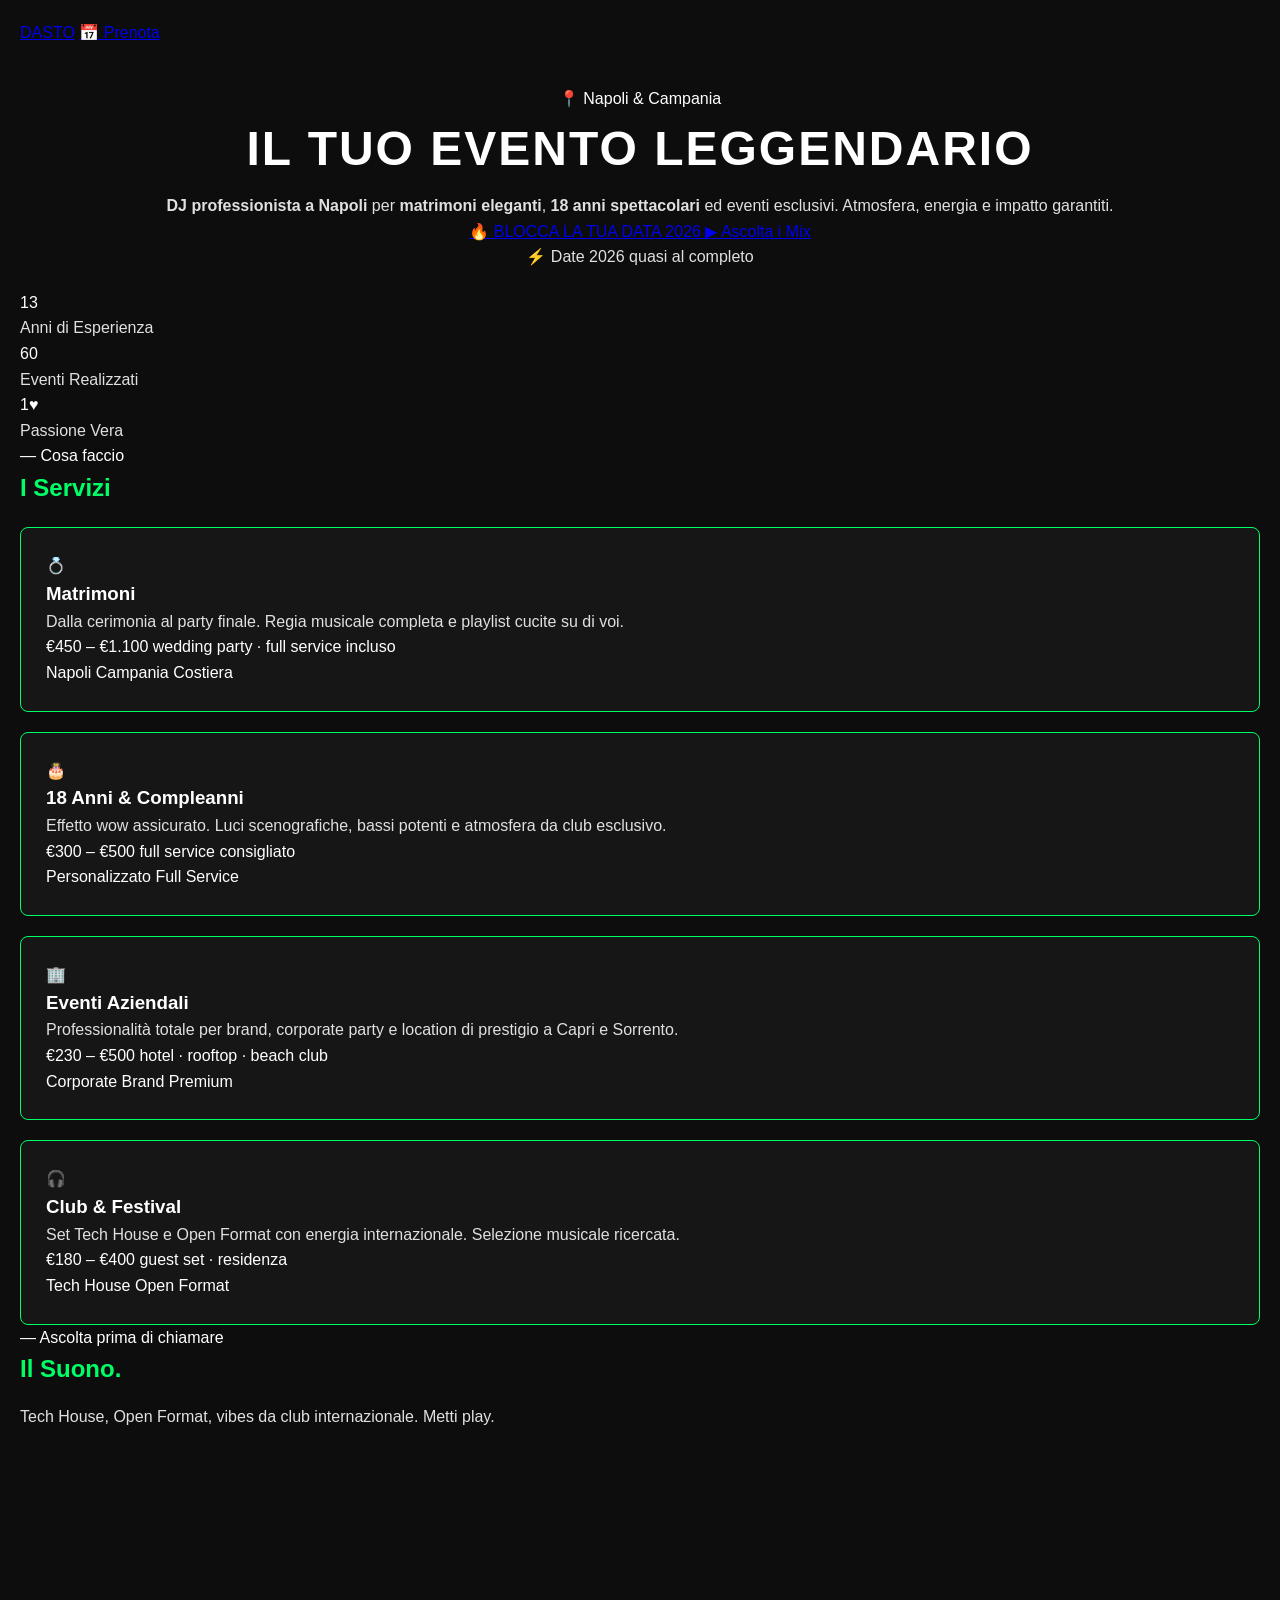
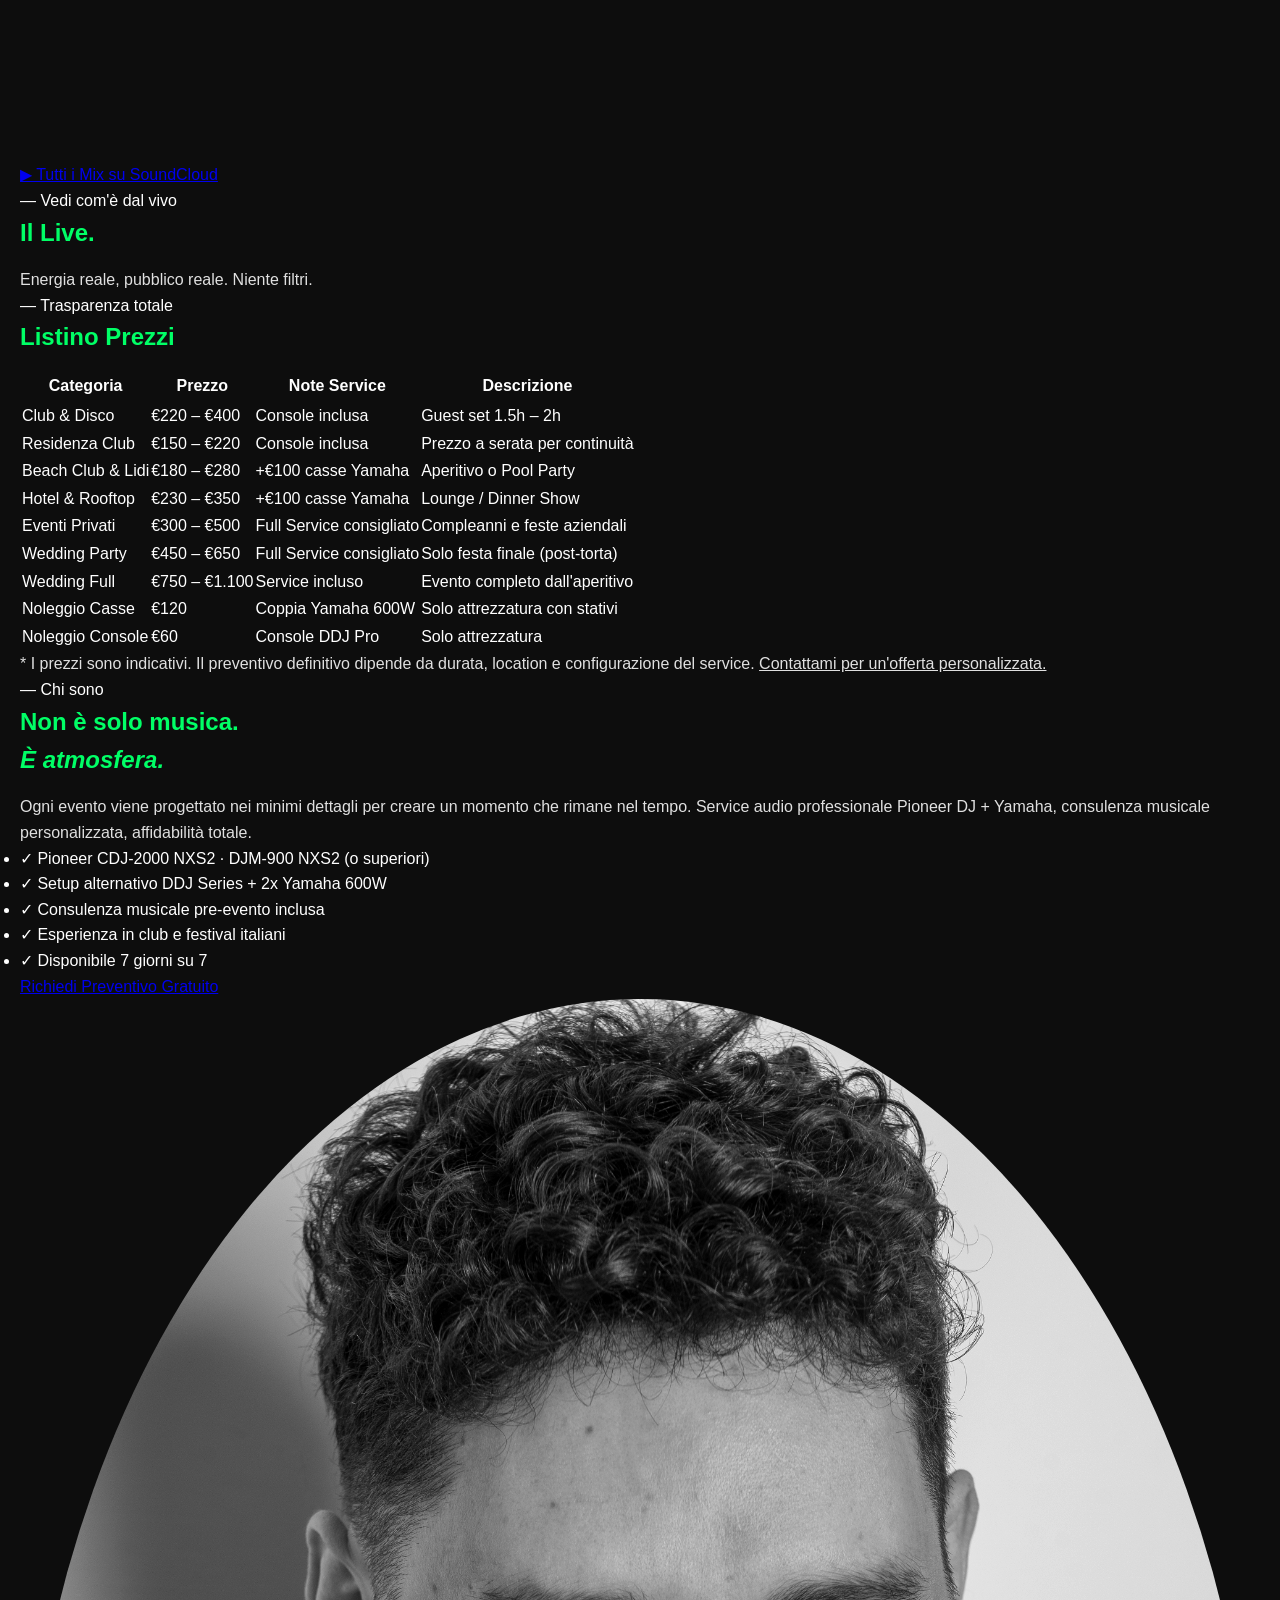
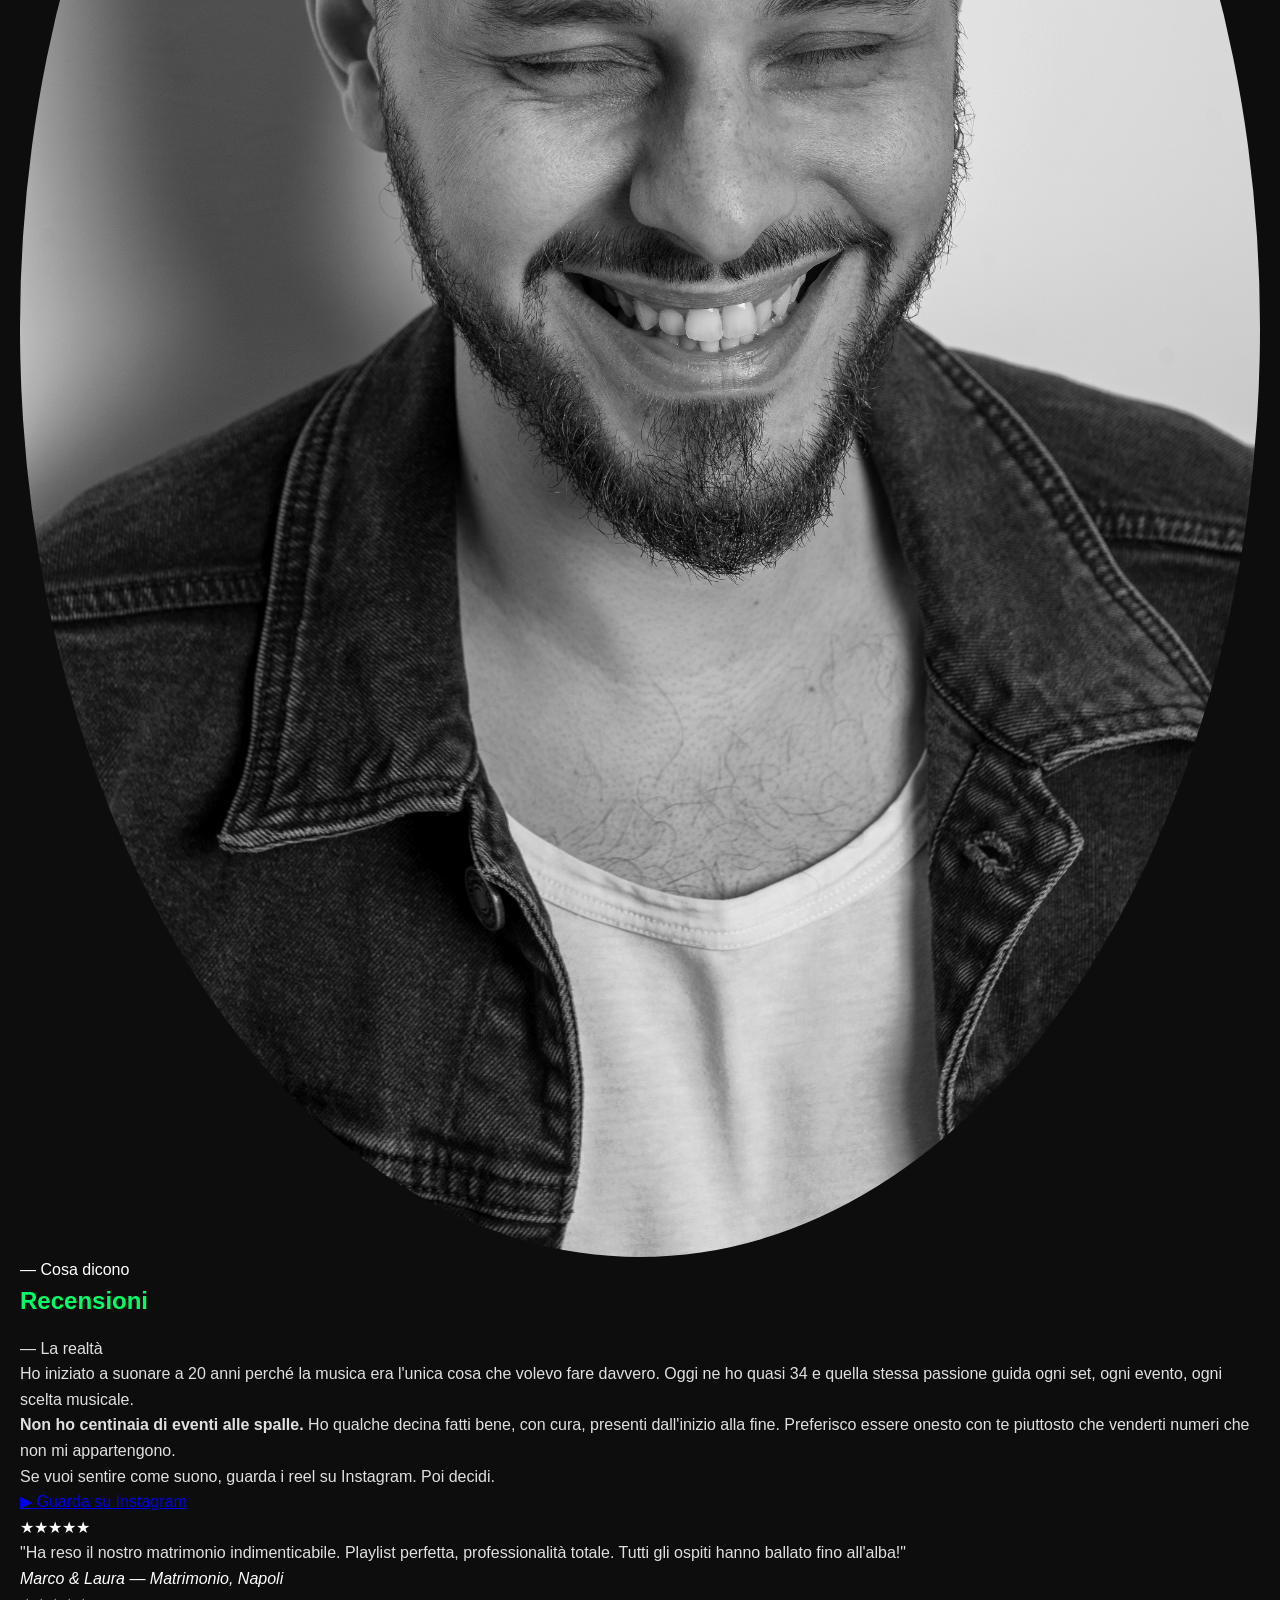
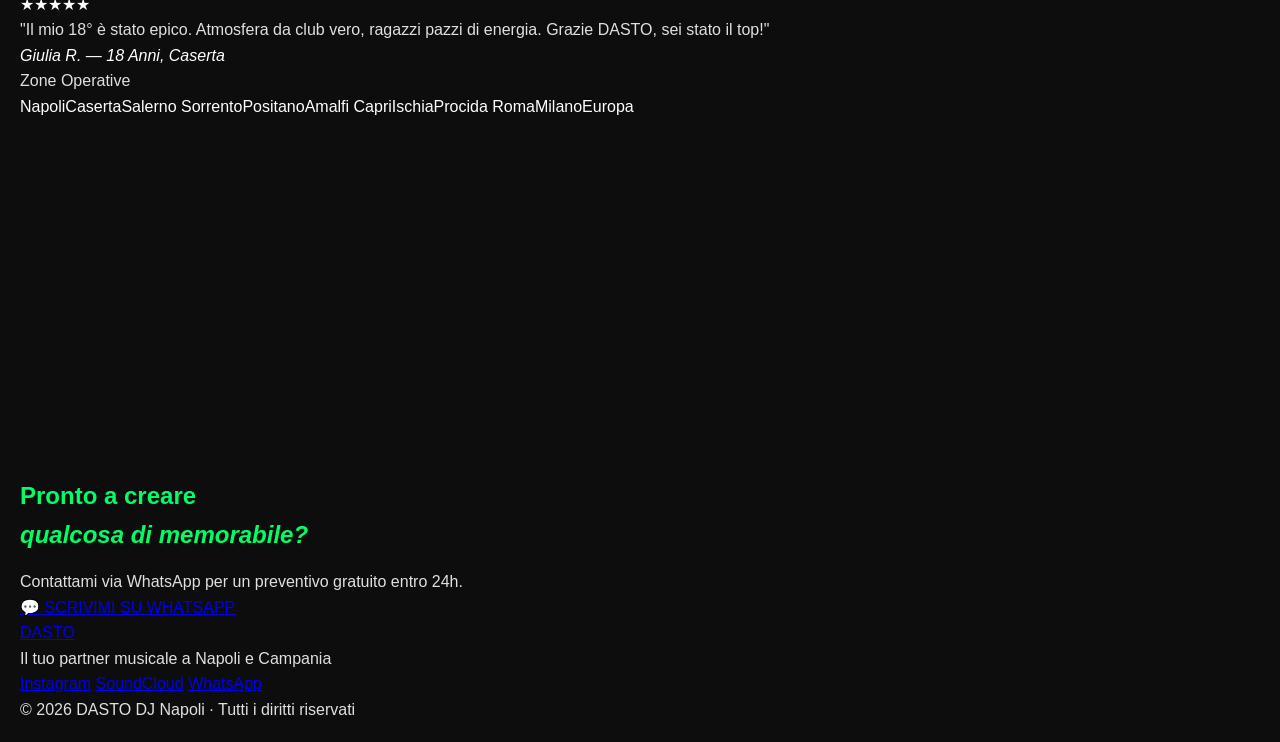
==== commit 6e653a7a: "Update print statement from 'Hello' to 'Goodbye'" ====
--- a/index.html
+++ b/index.html
@@ -1,632 +1,636 @@
 <!DOCTYPE html>
-<html lang="it">
+<html lang="it" dir="ltr">
 <head>
-    <meta charset="UTF-8">
-    <meta name="viewport" content="width=device-width, initial-scale=1.0">
-    
-    <!-- Meta Tag SEO e Posizionamento Top 3 -->
-    <title>DASTO DJ | DJ a Napoli, Campania & Italia – Matrimoni, Eventi & Club</title>
-    <meta name="description" content="DASTO è il DJ professionista a Napoli e in Campania per matrimoni eleganti, 18 anni spettacolari ed eventi esclusivi. Esplora i servizi e richiedi un preventivo.">
-    <meta name="keywords" content="DJ Napoli, DJ, DJ a Napoli, DJ Campania, DJ Italia, DJ vicino a me, DASTO DJ">
-    <meta name="robots" content="index, follow">
-
-    <!-- Meta Tag Geo (SEO Locale) -->
-    <meta name="geo.region" content="IT-72">
-    <meta name="geo.placename" content="Napoli">
-    <meta name="geo.position" content="40.8517746;14.2681244">
-    <meta name="ICBM" content="40.8517746, 14.2681244">
-
-    <!-- Favicon -->
-    <link rel="icon" href="favicon/favicon.ico" type="image/x-icon">
-
-    <!-- Stile Glassmorphism integrato (Nero, Bianco, Verde Neon) -->
-    <style>
-        * {
-            margin: 0;
-            padding: 0;
-            box-sizing: border-box;
+  <meta charset="UTF-8" />
+  <meta name="viewport" content="width=device-width, initial-scale=1.0" />
+  <title>DASTO DJ Napoli | Matrimoni, 18 Anni &amp; Eventi in Campania</title>
+  <meta name="description" content="DJ professionista a Napoli per matrimoni eleganti, 18 anni spettacolari ed eventi aziendali in Campania. Tech House &amp; Open Format. Preventivo gratuito entro 24h. Pioneer CDJ-2000 NXS2." />
+  <meta name="keywords" content="DJ Napoli, DJ matrimoni Napoli, DJ 18 anni Napoli, DJ Campania, DJ Sorrento, DJ Costiera Amalfitana, DJ eventi aziendali Napoli, DJ Capri, Tech House Napoli, DJ professionista Napoli, DASTO DJ, noleggio service audio Napoli" />
+  <meta name="robots" content="index, follow" />
+  <meta name="author" content="DASTO DJ" />
+  <link rel="canonical" href="https://www.dastodj.it/" />
+  <meta name="geo.region" content="IT-72" />
+  <meta name="geo.placename" content="Napoli, Campania" />
+  <meta name="geo.position" content="40.8518;14.2681" />
+  <meta name="ICBM" content="40.8518, 14.2681" />
+  <meta property="og:type" content="website" />
+  <meta property="og:url" content="https://www.dastodj.it/" />
+  <meta property="og:title" content="DASTO DJ Napoli | Matrimoni, 18 Anni &amp; Eventi Esclusivi" />
+  <meta property="og:description" content="DJ professionista a Napoli e Campania. Matrimoni, 18 anni, corporate party e club. Atmosfera da club internazionale con Pioneer CDJ-2000 NXS2. Preventivo gratis." />
+  <meta property="og:image" content="https://www.dastodj.it/og-image.jpg" />
+  <meta property="og:image:width" content="1200" />
+  <meta property="og:image:height" content="630" />
+  <meta property="og:locale" content="it_IT" />
+  <meta property="og:site_name" content="DASTO DJ Napoli" />
+  <meta name="twitter:card" content="summary_large_image" />
+  <meta name="twitter:title" content="DASTO DJ Napoli | Matrimoni, 18 Anni &amp; Eventi" />
+  <meta name="twitter:description" content="DJ professionista a Napoli. Tech House &amp; Open Format. Pioneer CDJ-2000 NXS2. Preventivo gratuito entro 24h." />
+  <meta name="twitter:image" content="https://www.dastodj.it/og-image.jpg" />
+  <meta name="theme-color" content="#25d366" />
+  <link rel="icon" href="/favicon/favicon.png" />
+  <link rel="apple-touch-icon" href="/favicon/favicon.png" />
+  <link rel="preconnect" href="https://fonts.googleapis.com" />
+  <link rel="preconnect" href="https://fonts.gstatic.com" crossorigin />
+  <link rel="preconnect" href="https://soundcloud.com" />
+  <link rel="preconnect" href="https://www.instagram.com" />
+  <link href="https://fonts.googleapis.com/css2?family=Bebas+Neue&family=DM+Sans:ital,wght@0,400;0,500;0,600;0,700;1,400&family=DM+Mono:wght@400;500&display=swap" rel="stylesheet" />
+  <link rel="stylesheet" href="CSS/style.css" />
+
+  <script type="application/ld+json">
+  {
+    "@context": "https://schema.org",
+    "@type": ["MusicGroup", "LocalBusiness"],
+    "@id": "https://www.dastodj.it/#business",
+    "name": "DASTO DJ",
+    "alternateName": "Dasto DJ Napoli",
+    "description": "DJ professionista a Napoli e Campania specializzato in matrimoni, 18 anni, eventi aziendali e club. Tech House e Open Format con attrezzatura Pioneer CDJ-2000 NXS2.",
+    "url": "https://www.dastodj.it/",
+    "logo": "https://www.dastodj.it/logo.png",
+    "image": "https://www.dastodj.it/og-image.jpg",
+    "telephone": "+39-351-4090392",
+    "email": "info@dastodj.it",
+    "priceRange": "\u20ac\u20ac",
+    "currenciesAccepted": "EUR",
+    "paymentAccepted": "Cash, Bank Transfer",
+    "address": {
+      "@type": "PostalAddress",
+      "streetAddress": "",
+      "addressLocality": "Napoli",
+      "addressRegion": "Campania",
+      "postalCode": "80100",
+      "addressCountry": "IT"
+    },
+    "geo": {
+      "@type": "GeoCoordinates",
+      "latitude": 40.8518,
+      "longitude": 14.2681
+    },
+    "areaServed": [
+      {"@type": "City", "name": "Napoli"},
+      {"@type": "City", "name": "Sorrento"},
+      {"@type": "City", "name": "Capri"},
+      {"@type": "City", "name": "Amalfi"},
+      {"@type": "City", "name": "Positano"},
+      {"@type": "AdministrativeArea", "name": "Campania"}
+    ],
+    "openingHoursSpecification": {
+      "@type": "OpeningHoursSpecification",
+      "dayOfWeek": ["Monday","Tuesday","Wednesday","Thursday","Friday","Saturday","Sunday"],
+      "opens": "09:00",
+      "closes": "23:00"
+    },
+    "sameAs": [
+      "https://www.instagram.com/dastodj",
+      "https://soundcloud.com/dastodj"
+    ],
+    "hasOfferCatalog": {
+      "@type": "OfferCatalog",
+      "name": "Servizi DJ DASTO Napoli",
+      "itemListElement": [
+        {
+          "@type": "Offer",
+          "itemOffered": {
+            "@type": "Service",
+            "name": "DJ per Matrimoni Napoli",
+            "description": "Regia musicale completa per matrimoni a Napoli e Campania, dalla cerimonia al party finale. Playlist cucite sulla coppia."
+          },
+          "priceSpecification": {
+            "@type": "PriceSpecification",
+            "minPrice": "450",
+            "maxPrice": "1100",
+            "priceCurrency": "EUR"
+          }
+        },
+        {
+          "@type": "Offer",
+          "itemOffered": {
+            "@type": "Service",
+            "name": "DJ per 18 Anni e Compleanni Napoli",
+            "description": "Set DJ spettacolare per 18 anni e compleanni a Napoli. Luci scenografiche, bassi potenti, atmosfera da club esclusivo."
+          },
+          "priceSpecification": {
+            "@type": "PriceSpecification",
+            "minPrice": "300",
+            "maxPrice": "500",
+            "priceCurrency": "EUR"
+          }
+        },
+        {
+          "@type": "Offer",
+          "itemOffered": {
+            "@type": "Service",
+            "name": "DJ per Eventi Aziendali Napoli",
+            "description": "Intrattenimento musicale professionale per corporate party, brand event e location di prestigio a Napoli, Capri e Sorrento."
+          },
+          "priceSpecification": {
+            "@type": "PriceSpecification",
+            "minPrice": "230",
+            "maxPrice": "500",
+            "priceCurrency": "EUR"
+          }
+        },
+        {
+          "@type": "Offer",
+          "itemOffered": {
+            "@type": "Service",
+            "name": "DJ Club & Festival Napoli",
+            "description": "Set Tech House e Open Format con energia internazionale. Guest set e residenze in club e festival."
+          },
+          "priceSpecification": {
+            "@type": "PriceSpecification",
+            "minPrice": "180",
+            "maxPrice": "400",
+            "priceCurrency": "EUR"
+          }
         }
-
-        body {
-            font-family: -apple-system, BlinkMacSystemFont, "Segoe UI", Roboto, Helvetica, Arial, sans-serif;
-            background-color: #050505;
-            background-image: 
-                radial-gradient(circle at 15% 15%, rgba(0, 255, 102, 0.15) 0%, transparent 45%),
-                radial-gradient(circle at 85% 85%, rgba(0, 255, 102, 0.08) 0%, transparent 45%);
-            background-attachment: fixed;
-            color: #ffffff;
-            line-height: 1.6;
-            padding: 20px;
-            min-height: 100vh;
+      ]
+    }
+  }
+  </script>
+
+  <script type="application/ld+json">
+  {
+    "@context": "https://schema.org",
+    "@type": "FAQPage",
+    "mainEntity": [
+      {
+        "@type": "Question",
+        "name": "Quanto costa un DJ per matrimonio a Napoli?",
+        "acceptedAnswer": {
+          "@type": "Answer",
+          "text": "Il costo di un DJ per matrimonio a Napoli varia da \u20ac450 per la sola festa finale (wedding party) fino a \u20ac1.100 per un servizio completo dall'aperitivo alla fine. Il prezzo dipende dalla durata, dalla location e dal service audio richiesto. Richiedi un preventivo gratuito entro 24h."
         }
-
-        .container {
-            max-width: 950px;
-            margin: 0 auto;
+      },
+      {
+        "@type": "Question",
+        "name": "Quanto costa un DJ per 18 anni a Napoli?",
+        "acceptedAnswer": {
+          "@type": "Answer",
+          "text": "Un DJ per 18 anni a Napoli costa tra \u20ac300 e \u20ac500 con full service incluso (console + casse Yamaha 600W). Il prezzo varia in base alla durata e alla location. Preventivo personalizzato gratuito."
         }
-
-        /* Navigazione */
-        nav {
-            display: flex;
-            gap: 15px;
-            margin-bottom: 30px;
-            padding: 15px 25px;
-            background: rgba(255, 255, 255, 0.03);
-            backdrop-filter: blur(12px);
-            -webkit-backdrop-filter: blur(12px);
-            border: 1px solid rgba(255, 255, 255, 0.1);
-            border-radius: 16px;
-            flex-wrap: wrap;
+      },
+      {
+        "@type": "Question",
+        "name": "Che attrezzatura usa DASTO DJ?",
+        "acceptedAnswer": {
+          "@type": "Answer",
+          "text": "DASTO DJ utilizza Pioneer CDJ-2000 NXS2 e DJM-900 NXS2 come setup principale, oppure DDJ Series con 2x casse Yamaha 600W come alternativa. Tutto il service audio professionale \u00e8 incluso o disponibile a noleggio."
         }
-
-        nav a {
-            color: #00ff66;
-            text-decoration: none;
-            font-weight: 600;
-            font-size: 0.95rem;
-            transition: 0.3s;
+      },
+      {
+        "@type": "Question",
+        "name": "DASTO DJ lavora fuori Napoli?",
+        "acceptedAnswer": {
+          "@type": "Answer",
+          "text": "S\u00ec, DASTO DJ \u00e8 disponibile in tutta la Campania incluse Sorrento, Positano, Amalfi, Capri, Ischia, Procida, Caserta e Salerno. Su richiesta disponibile anche per eventi a Roma, Milano e all'estero."
         }
-
-        nav a:hover {
-            color: #ffffff;
-            text-shadow: 0 0 8px #00ff66;
+      },
+      {
+        "@type": "Question",
+        "name": "Come posso prenotare DASTO DJ?",
+        "acceptedAnswer": {
+          "@type": "Answer",
+          "text": "Puoi contattare DASTO DJ direttamente su WhatsApp per ricevere un preventivo gratuito personalizzato entro 24 ore. Le date 2026 si stanno esaurendo rapidamente."
         }
-
-        /* Header / Hero */
-        header {
-            background: rgba(20, 20, 20, 0.4);
-            backdrop-filter: blur(16px);
-            -webkit-backdrop-filter: blur(16px);
-            border: 1px solid rgba(0, 255, 102, 0.25);
-            border-radius: 20px;
-            padding: 40px;
-            margin-bottom: 30px;
-            box-shadow: 0 8px 32px 0 rgba(0, 0, 0, 0.5);
-        }
-
-        .brand {
-            font-size: 1.4rem;
-            font-weight: 800;
-            color: #00ff66;
-            letter-spacing: 2px;
-            margin-bottom: 10px;
-            text-shadow: 0 0 10px rgba(0, 255, 102, 0.5);
-        }
-
-        h1 {
-            font-size: 2.2rem;
-            font-weight: 800;
-            text-transform: uppercase;
-            line-height: 1.2;
-            margin-bottom: 15px;
-            color: #ffffff;
-        }
-
-        .subtitle {
-            color: #cccccc;
-            font-size: 1.05rem;
-            margin-bottom: 25px;
-        }
-
-        .alert-badge {
-            display: inline-block;
-            background: rgba(0, 255, 102, 0.1);
-            color: #00ff66;
-            border: 1px solid #00ff66;
-            padding: 6px 14px;
-            border-radius: 50px;
-            font-size: 0.85rem;
-            font-weight: 700;
-            margin-bottom: 20px;
-        }
-
-        /* Cards Glassmorphism */
-        .card {
-            background: rgba(255, 255, 255, 0.02);
-            backdrop-filter: blur(12px);
-            -webkit-backdrop-filter: blur(12px);
-            border: 1px solid rgba(255, 255, 255, 0.08);
-            border-radius: 16px;
-            padding: 30px;
-            margin-bottom: 30px;
-            box-shadow: 0 8px 32px 0 rgba(0, 0, 0, 0.3);
-        }
-
-        .section-tag {
-            color: #00ff66;
-            font-size: 0.85rem;
-            text-transform: uppercase;
-            letter-spacing: 2px;
-            margin-bottom: 5px;
-            display: block;
-        }
-
-        .section-title {
-            font-size: 1.6rem;
-            color: #ffffff;
-            margin-bottom: 20px;
-            text-transform: uppercase;
-        }
-
-        /* Pulsanti */
-        .cta-group {
-            display: flex;
-            gap: 12px;
-            flex-wrap: wrap;
-            margin-top: 15px;
-        }
-
-        .btn {
-            display: inline-block;
-            padding: 12px 24px;
-            background: #00ff66;
-            color: #000000;
-            text-decoration: none;
-            font-weight: 700;
-            border-radius: 50px;
-            box-shadow: 0 0 15px rgba(0, 255, 102, 0.3);
-            transition: 0.3s;
-        }
-
-        .btn:hover {
-            background: #ffffff;
-            color: #000000;
-            box-shadow: 0 0 20px rgba(255, 255, 255, 0.8);
-            transform: translateY(-2px);
-        }
-
-        .btn-secondary {
-            background: rgba(255, 255, 255, 0.05);
-            color: #ffffff;
-            border: 1px solid rgba(255, 255, 255, 0.2);
-            box-shadow: none;
-        }
-
-        .btn-secondary:hover {
-            border-color: #00ff66;
-            color: #00ff66;
-            background: transparent;
-        }
-
-        /* Stats Grid */
-        .stats {
-            display: grid;
-            grid-template-columns: repeat(auto-fit, minmax(180px, 1fr));
-            gap: 15px;
-            margin-top: 25px;
-        }
-
-        .stat-item {
-            background: rgba(0, 0, 0, 0.4);
-            padding: 20px;
-            border-radius: 12px;
-            border-left: 3px solid #00ff66;
-            text-align: center;
-        }
-
-        .stat-item .num {
-            font-size: 2rem;
-            font-weight: 800;
-            color: #00ff66;
-            line-height: 1;
-        }
-
-        .stat-item span {
-            font-size: 0.85rem;
-            color: #aaaaaa;
-            margin-top: 5px;
-            display: block;
-        }
-
-        /* Servizi Grid */
-        .services-grid {
-            display: grid;
-            grid-template-columns: repeat(auto-fit, minmax(220px, 1fr));
-            gap: 20px;
-            margin-top: 20px;
-        }
-
-        .service-card {
-            background: rgba(0, 0, 0, 0.3);
-            border: 1px solid rgba(255, 255, 255, 0.05);
-            border-radius: 12px;
-            padding: 20px;
-        }
-
-        .service-icon {
-            font-size: 1.8rem;
-            margin-bottom: 10px;
-        }
-
-        .service-price {
-            color: #00ff66;
-            font-weight: bold;
-            margin: 10px 0 5px 0;
-            font-size: 0.95rem;
-        }
-
-        .service-tag {
-            font-size: 0.8rem;
-            color: #888888;
-        }
-
-        /* Tabella Prezzi */
-        .table-responsive {
-            overflow-x: auto;
-            margin-top: 15px;
-        }
-
-        table {
-            width: 100%;
-            border-collapse: collapse;
-            text-align: left;
-            font-size: 0.9rem;
-        }
-
-        th {
-            background: rgba(0, 255, 102, 0.1);
-            color: #00ff66;
-            padding: 12px;
-            border-bottom: 1px solid rgba(0, 255, 102, 0.3);
-        }
-
-        td {
-            padding: 12px;
-            border-bottom: 1px solid rgba(255, 255, 255, 0.08);
-            color: #dddddd;
-        }
-
-        /* Testimonial e Zone */
-        .review-card {
-            background: rgba(0, 0, 0, 0.3);
-            padding: 20px;
-            border-radius: 12px;
-            border-left: 3px solid #00ff66;
-            margin-top: 15px;
-        }
-
-        .stars {
-            color: #00ff66;
-            margin-bottom: 8px;
-        }
-
-        .tags-container {
-            display: flex;
-            flex-wrap: wrap;
-            gap: 10px;
-            margin-top: 15px;
-        }
-
-        .location-tag {
-            background: rgba(255, 255, 255, 0.05);
-            border: 1px solid rgba(255, 255, 255, 0.1);
-            padding: 6px 14px;
-            border-radius: 50px;
-            font-size: 0.85rem;
-            color: #cccccc;
-        }
-
-        .soundcloud-wrapper {
-            margin-top: 15px;
-            border-radius: 12px;
-            overflow: hidden;
-            border: 1px solid rgba(255, 255, 255, 0.1);
-        }
-
-        @media (max-width: 600px) {
-            h1 { font-size: 1.5rem; }
-            header { padding: 25px; }
-            .cta-group { flex-direction: column; }
-        }
-    </style>
-
-    <!-- Schema.org JSON-LD -->
-    <script type="application/ld+json">
-    {
-      "@context": "https://schema.org",
-      "@type": "EntertainmentBusiness",
-      "name": "DASTO DJ",
-      "url": "https://dastocss.github.io",
-      "address": {
-        "@type": "PostalAddress",
-        "addressLocality": "Napoli",
-        "addressRegion": "NA",
-        "addressCountry": "IT"
-      },
-      "areaServed": ["Napoli", "Campania", "Italia", "Worldwide"],
-      "sameAs": [
-        "https://www.instagram.com/",
-        "https://soundcloud.com/"
-      ],
-      "knowsAbout": ["DJ Napoli", "DJ", "DJ a Napoli", "DJ Campania", "DJ Italia", "DJ vicino a me"]
+      }
+    ]
+  }
+  </script>
+
+  <script type="application/ld+json">
+  {
+    "@context": "https://schema.org",
+    "@type": "BreadcrumbList",
+    "itemListElement": [
+      {
+        "@type": "ListItem",
+        "position": 1,
+        "name": "Home",
+        "item": "https://www.dastodj.it/"
+      }
+    ]
+  }
+  </script>
+</head>
+
+<body>
+
+  <div class="grain" aria-hidden="true"></div>
+
+  <nav class="nav" id="nav" role="navigation" aria-label="Navigazione principale">
+    <a href="/" class="nav-logo" aria-label="DASTO DJ – Homepage">DASTO</a>
+    <a href="https://wa.me/393514090392?text=Ciao%20DASTO%2C%20vorrei%20un%20preventivo%20per%20il%20mio%20evento"
+       class="nav-cta" target="_blank" rel="noopener noreferrer"
+       aria-label="Contatta DASTO DJ su WhatsApp per un preventivo">
+      📅 Prenota
+    </a>
+  </nav>
+
+  <main id="main-content">
+
+    <section class="hero" aria-labelledby="hero-heading">
+      <div class="hero-bg" aria-hidden="true">
+        <div class="hero-circle c1"></div>
+        <div class="hero-circle c2"></div>
+        <div class="hero-circle c3"></div>
+        <div class="hero-lines"></div>
+      </div>
+      <div class="hero-inner">
+        <span class="hero-tag">📍 Napoli &amp; Campania</span>
+        <h1 class="hero-title" id="hero-heading">
+          <span class="line">IL TUO EVENTO</span>
+          <span class="line accent">LEGGENDARIO</span>
+        </h1>
+        <p class="hero-sub">
+          <strong>DJ professionista a Napoli</strong> per
+          <strong>matrimoni eleganti</strong>, <strong>18 anni spettacolari</strong>
+          ed eventi esclusivi. Atmosfera, energia e impatto garantiti.
+        </p>
+        <div class="hero-actions">
+          <a href="https://wa.me/393514090392?text=Ciao%20DASTO%2C%20vorrei%20un%20preventivo%20per%20il%20mio%20evento"
+             class="cta-primary" target="_blank" rel="noopener noreferrer"
+             aria-label="Scrivi su WhatsApp per bloccare la data">
+            <span class="cta-glow" aria-hidden="true"></span>
+            🔥 BLOCCA LA TUA DATA 2026
+          </a>
+          <a href="#media" class="cta-secondary" aria-label="Ascolta i mix di DASTO DJ su SoundCloud">
+            ▶ Ascolta i Mix
+          </a>
+        </div>
+        <p class="urgency" aria-live="polite">⚡ Date 2026 quasi al completo</p>
+      </div>
+      <div class="scroll-hint" aria-hidden="true"><span></span></div>
+    </section>
+
+    <section class="stats" aria-label="Statistiche DASTO DJ">
+      <div class="stats-inner">
+        <div class="stat" data-count="13">
+          <div class="stat-num" aria-label="Oltre 13 anni di esperienza">0</div>
+          <p>Anni di Esperienza</p>
+        </div>
+        <div class="stat-divider" aria-hidden="true"></div>
+        <div class="stat" data-count="60">
+          <div class="stat-num" aria-label="Oltre 60 eventi realizzati">0</div>
+          <p>Eventi Realizzati</p>
+        </div>
+        <div class="stat-divider" aria-hidden="true"></div>
+        <div class="stat">
+          <div class="stat-num" aria-label="1 passione vera">1<span class="stat-plus" aria-hidden="true">♥</span></div>
+          <p>Passione Vera</p>
+        </div>
+      </div>
+    </section>
+
+    <section class="services" id="servizi" aria-labelledby="services-heading">
+      <header class="section-header" data-reveal>
+        <span class="section-label" aria-hidden="true">— Cosa faccio</span>
+        <h2 id="services-heading">I Servizi</h2>
+      </header>
+      <div class="service-grid" role="list">
+
+        <article class="card card--featured" data-reveal role="listitem">
+          <div class="card-icon" aria-hidden="true">💍</div>
+          <h3>Matrimoni</h3>
+          <p>Dalla cerimonia al party finale. Regia musicale completa e playlist cucite su di voi.</p>
+          <div class="card-price">
+            €450 – €1.100
+            <span>wedding party · full service incluso</span>
+          </div>
+          <div class="card-tags" aria-label="Zone operative">
+            <span class="card-tag">Napoli</span>
+            <span class="card-tag">Campania</span>
+            <span class="card-tag">Costiera</span>
+          </div>
+        </article>
+
+        <article class="card" data-reveal role="listitem">
+          <div class="card-icon" aria-hidden="true">🎂</div>
+          <h3>18 Anni &amp; Compleanni</h3>
+          <p>Effetto wow assicurato. Luci scenografiche, bassi potenti e atmosfera da club esclusivo.</p>
+          <div class="card-price">
+            €300 – €500
+            <span>full service consigliato</span>
+          </div>
+          <div class="card-tags" aria-label="Tipologia servizio">
+            <span class="card-tag">Personalizzato</span>
+            <span class="card-tag">Full Service</span>
+          </div>
+        </article>
+
+        <article class="card" data-reveal role="listitem">
+          <div class="card-icon" aria-hidden="true">🏢</div>
+          <h3>Eventi Aziendali</h3>
+          <p>Professionalità totale per brand, corporate party e location di prestigio a Capri e Sorrento.</p>
+          <div class="card-price">
+            €230 – €500
+            <span>hotel · rooftop · beach club</span>
+          </div>
+          <div class="card-tags" aria-label="Tipologia servizio">
+            <span class="card-tag">Corporate</span>
+            <span class="card-tag">Brand</span>
+            <span class="card-tag">Premium</span>
+          </div>
+        </article>
+
+        <article class="card" data-reveal role="listitem">
+          <div class="card-icon" aria-hidden="true">🎧</div>
+          <h3>Club &amp; Festival</h3>
+          <p>Set Tech House e Open Format con energia internazionale. Selezione musicale ricercata.</p>
+          <div class="card-price">
+            €180 – €400
+            <span>guest set · residenza</span>
+          </div>
+          <div class="card-tags" aria-label="Genere musicale">
+            <span class="card-tag">Tech House</span>
+            <span class="card-tag">Open Format</span>
+          </div>
+        </article>
+
+      </div>
+    </section>
+
+    <section class="media" id="media" aria-labelledby="media-heading">
+      <div class="media-inner">
+        <div class="media-block" data-reveal>
+          <span class="section-label" aria-hidden="true">— Ascolta prima di chiamare</span>
+          <h2 class="media-title" id="media-heading">Il Suono.</h2>
+          <p class="media-sub">Tech House, Open Format, vibes da club internazionale. Metti play.</p>
+          <div class="sc-wrapper">
+            <iframe width="100%" height="300" scrolling="no" frameborder="no" allow="autoplay"
+              title="Mix DASTO DJ su SoundCloud"
+              src="https://w.soundcloud.com/player/?url=https%3A//soundcloud.com/dastodj&color=%2325d366&auto_play=false&hide_related=false&show_comments=false&show_user=true&show_reposts=false&show_teaser=true&visual=true"
+              loading="lazy"></iframe>
+          </div>
+          <br>
+          <a href="https://soundcloud.com/dastodj" class="cta-secondary" target="_blank" rel="noopener noreferrer"
+             aria-label="Ascolta tutti i mix di DASTO DJ su SoundCloud">
+            ▶ Tutti i Mix su SoundCloud
+          </a>
+        </div>
+        <div class="media-block" data-reveal>
+          <span class="section-label" aria-hidden="true">— Vedi com'è dal vivo</span>
+          <h2 class="media-title">Il Live.</h2>
+          <p class="media-sub">Energia reale, pubblico reale. Niente filtri.</p>
+          <div class="reel-wrapper">
+            <blockquote class="instagram-media"
+              data-instgrm-permalink="https://www.instagram.com/reel/XXXXXXXXXXXXXX/"
+              data-instgrm-version="14"
+              aria-label="Reel Instagram di DASTO DJ – live set">
+            </blockquote>
+            <script async src="https://www.instagram.com/embed.js"></script>
+          </div>
+        </div>
+      </div>
+    </section>
+
+    <section class="pricing" id="prezzi" aria-labelledby="pricing-heading">
+      <div class="pricing-inner">
+        <header class="section-header" data-reveal>
+          <span class="section-label" aria-hidden="true">— Trasparenza totale</span>
+          <h2 id="pricing-heading">Listino Prezzi</h2>
+        </header>
+        <div data-reveal>
+          <table class="pricing-table" aria-label="Listino prezzi servizi DJ DASTO Napoli">
+            <caption class="sr-only">Prezzi orientativi per ogni tipologia di evento DJ a Napoli e Campania</caption>
+            <thead>
+              <tr>
+                <th scope="col">Categoria</th>
+                <th scope="col">Prezzo</th>
+                <th scope="col">Note Service</th>
+                <th scope="col">Descrizione</th>
+              </tr>
+            </thead>
+            <tbody>
+              <tr>
+                <td class="cat-name">Club &amp; Disco</td>
+                <td class="price-range">€220 – €400</td>
+                <td><span class="note-badge">Console inclusa</span></td>
+                <td>Guest set 1.5h – 2h</td>
+              </tr>
+              <tr>
+                <td class="cat-name">Residenza Club</td>
+                <td class="price-range">€150 – €220</td>
+                <td><span class="note-badge">Console inclusa</span></td>
+                <td>Prezzo a serata per continuità</td>
+              </tr>
+              <tr>
+                <td class="cat-name">Beach Club &amp; Lidi</td>
+                <td class="price-range">€180 – €280</td>
+                <td><span class="note-badge">+€100 casse Yamaha</span></td>
+                <td>Aperitivo o Pool Party</td>
+              </tr>
+              <tr>
+                <td class="cat-name">Hotel &amp; Rooftop</td>
+                <td class="price-range">€230 – €350</td>
+                <td><span class="note-badge">+€100 casse Yamaha</span></td>
+                <td>Lounge / Dinner Show</td>
+              </tr>
+              <tr>
+                <td class="cat-name">Eventi Privati</td>
+                <td class="price-range">€300 – €500</td>
+                <td><span class="note-badge">Full Service consigliato</span></td>
+                <td>Compleanni e feste aziendali</td>
+              </tr>
+              <tr>
+                <td class="cat-name">Wedding Party</td>
+                <td class="price-range">€450 – €650</td>
+                <td><span class="note-badge">Full Service consigliato</span></td>
+                <td>Solo festa finale (post-torta)</td>
+              </tr>
+              <tr>
+                <td class="cat-name">Wedding Full</td>
+                <td class="price-range">€750 – €1.100</td>
+                <td><span class="note-badge">Service incluso</span></td>
+                <td>Evento completo dall'aperitivo</td>
+              </tr>
+              <tr>
+                <td class="cat-name">Noleggio Casse</td>
+                <td class="price-range">€120</td>
+                <td><span class="note-badge">Coppia Yamaha 600W</span></td>
+                <td>Solo attrezzatura con stativi</td>
+              </tr>
+              <tr>
+                <td class="cat-name">Noleggio Console</td>
+                <td class="price-range">€60</td>
+                <td><span class="note-badge">Console DDJ Pro</span></td>
+                <td>Solo attrezzatura</td>
+              </tr>
+            </tbody>
+          </table>
+        </div>
+        <p class="pricing-note">
+          * I prezzi sono indicativi. Il preventivo definitivo dipende da durata, location e configurazione del service.
+          <a href="https://wa.me/393514090392?text=Ciao%20DASTO%2C%20vorrei%20un%20preventivo"
+             target="_blank" rel="noopener noreferrer" style="color: var(--green);">
+            Contattami per un'offerta personalizzata.
+          </a>
+        </p>
+      </div>
+    </section>
+
+    <section class="why" id="chi-sono" aria-labelledby="why-heading">
+      <div class="why-inner">
+        <div class="why-text" data-reveal>
+          <span class="section-label" aria-hidden="true">— Chi sono</span>
+          <h2 id="why-heading">Non è solo musica.<br/><em>È atmosfera.</em></h2>
+          <p>Ogni evento viene progettato nei minimi dettagli per creare un momento che rimane nel tempo.
+          Service audio professionale Pioneer DJ + Yamaha, consulenza musicale personalizzata, affidabilità totale.</p>
+          <ul class="why-list" aria-label="Dotazione tecnica e servizi inclusi">
+            <li><span aria-hidden="true">✓</span> Pioneer CDJ-2000 NXS2 · DJM-900 NXS2 (o superiori)</li>
+            <li><span aria-hidden="true">✓</span> Setup alternativo DDJ Series + 2x Yamaha 600W</li>
+            <li><span aria-hidden="true">✓</span> Consulenza musicale pre-evento inclusa</li>
+            <li><span aria-hidden="true">✓</span> Esperienza in club e festival italiani</li>
+            <li><span aria-hidden="true">✓</span> Disponibile 7 giorni su 7</li>
+          </ul>
+          <a href="https://wa.me/393514090392?text=Ciao%20DASTO%2C%20vorrei%20un%20preventivo"
+             class="cta-primary" target="_blank" rel="noopener noreferrer"
+             aria-label="Richiedi un preventivo gratuito a DASTO DJ">
+            <span class="cta-glow" aria-hidden="true"></span>
+            Richiedi Preventivo Gratuito
+          </a>
+        </div>
+        <div class="why-visual" data-reveal aria-hidden="true">
+          <div class="vinyl" role="img" aria-label="Vinile in rotazione – simbolo della musica di DASTO DJ">
+            <div class="vinyl-inner">
+              <img src="img/bollicina.jpg" alt="DASTO DJ" class="vinyl-face" />
+            </div>
+          </div>
+        </div>
+      </div>
+    </section>
+
+    <section class="reviews" id="recensioni" aria-labelledby="reviews-heading">
+      <header class="section-header" data-reveal>
+        <span class="section-label" aria-hidden="true">— Cosa dicono</span>
+        <h2 id="reviews-heading">Recensioni</h2>
+      </header>
+      <div class="reviews-grid" itemscope itemtype="https://schema.org/Review">
+        <div class="honest-box" data-reveal>
+          <p class="honest-sub">— La realtà</p>
+          <p class="honest-text">
+            Ho iniziato a suonare a 20 anni perché la musica era l'unica cosa che volevo fare davvero.
+            Oggi ne ho quasi 34 e quella stessa passione guida ogni set, ogni evento, ogni scelta musicale.
+          </p>
+          <p class="honest-text">
+            <strong>Non ho centinaia di eventi alle spalle.</strong>
+            Ho qualche decina fatti bene, con cura, presenti dall'inizio alla fine.
+            Preferisco essere onesto con te piuttosto che venderti numeri che non mi appartengono.
+          </p>
+          <p class="honest-text">Se vuoi sentire come suono, guarda i reel su Instagram. Poi decidi.</p>
+          <a href="https://www.instagram.com/dastodj" class="cta-secondary" target="_blank" rel="noopener noreferrer"
+             aria-label="Guarda i reel live di DASTO DJ su Instagram">
+            ▶ Guarda su Instagram
+          </a>
+        </div>
+        <article class="review-card" data-reveal
+                 itemscope itemtype="https://schema.org/Review" itemprop="review">
+          <div class="stars" aria-label="5 stelle su 5">★★★★★</div>
+          <p itemprop="reviewBody">
+            "Ha reso il nostro matrimonio indimenticabile. Playlist perfetta, professionalità totale.
+            Tutti gli ospiti hanno ballato fino all'alba!"
+          </p>
+          <cite itemprop="author" itemscope itemtype="https://schema.org/Person">
+            <span itemprop="name">Marco &amp; Laura</span> — Matrimonio, Napoli
+          </cite>
+        </article>
+        <article class="review-card" data-reveal
+                 itemscope itemtype="https://schema.org/Review" itemprop="review">
+          <div class="stars" aria-label="5 stelle su 5">★★★★★</div>
+          <p itemprop="reviewBody">
+            "Il mio 18° è stato epico. Atmosfera da club vero, ragazzi pazzi di energia.
+            Grazie DASTO, sei stato il top!"
+          </p>
+          <cite itemprop="author" itemscope itemtype="https://schema.org/Person">
+            <span itemprop="name">Giulia R.</span> — 18 Anni, Caserta
+          </cite>
+        </article>
+      </div>
+    </section>
+
+    <section class="zones" id="zone" aria-labelledby="zones-heading">
+      <div class="zones-inner">
+        <h2 id="zones-heading" class="sr-only">Zone operative DASTO DJ</h2>
+        <p class="zones-label">Zone Operative</p>
+        <nav class="zones-list" aria-label="Città e zone in cui opera DASTO DJ">
+          <span>Napoli</span><span>Caserta</span><span>Salerno</span>
+          <span>Sorrento</span><span>Positano</span><span>Amalfi</span>
+          <span>Capri</span><span>Ischia</span><span>Procida</span>
+          <span>Roma</span><span>Milano</span><span>Europa</span>
+        </nav>
+        <div class="map-wrapper" data-reveal>
+          <iframe
+            title="Mappa delle zone operative di DASTO DJ – Napoli e Campania"
+            src="https://www.google.com/maps/embed?pb=!1m18!1m12!1m3!1d243647.96474765165!2d14.08392665!3d40.901697999999995!2m3!1f0!2f0!3f0!3m2!1i1024!2i768!4f13.1!3m3!1m2!1s0x133b084f6e02e0c1%3A0x427e1c0c0e65a6b0!2sNapoli%2C%20Metropolitan%20City%20of%20Naples!5e0!3m2!1sit!2sit!4v1700000000000!5m2!1sit!2sit"
+            width="100%" height="350" style="border:0;" allowfullscreen="" loading="lazy"
+            referrerpolicy="no-referrer-when-downgrade">
+          </iframe>
+        </div>
+      </div>
+    </section>
+
+    <section class="final-cta" aria-labelledby="final-cta-heading">
+      <div aria-hidden="true" class="final-cta-bg"></div>
+      <h2 id="final-cta-heading" data-reveal>
+        Pronto a creare<br/>
+        <em>qualcosa di memorabile?</em>
+      </h2>
+      <p data-reveal>Contattami via WhatsApp per un preventivo gratuito entro 24h.</p>
+      <a href="https://wa.me/393514090392?text=Ciao%20DASTO%2C%20vorrei%20un%20preventivo%20per%20il%20mio%20evento"
+         class="cta-primary cta-xl" target="_blank" rel="noopener noreferrer" data-reveal
+         aria-label="Scrivi a DASTO DJ su WhatsApp per un preventivo gratuito">
+        <span class="cta-glow" aria-hidden="true"></span>
+        💬 SCRIVIMI SU WHATSAPP
+      </a>
+    </section>
+
+  </main>
+
+  <footer class="footer" role="contentinfo" itemscope itemtype="https://schema.org/WPFooter">
+    <div class="footer-inner">
+      <div class="footer-brand">
+        <a href="/" class="footer-logo" aria-label="DASTO DJ – torna alla homepage">DASTO</a>
+        <p>Il tuo partner musicale a Napoli e Campania</p>
+      </div>
+      <nav class="footer-links" aria-label="Link social e contatti DASTO DJ">
+        <a href="https://www.instagram.com/dastodj" target="_blank" rel="noopener noreferrer"
+           aria-label="Profilo Instagram di DASTO DJ">Instagram</a>
+        <a href="https://soundcloud.com/dastodj" target="_blank" rel="noopener noreferrer"
+           aria-label="Profilo SoundCloud di DASTO DJ">SoundCloud</a>
+        <a href="https://wa.me/393514090392?text=Ciao%20DASTO%2C%20vorrei%20un%20preventivo"
+           target="_blank" rel="noopener noreferrer"
+           aria-label="Contatta DASTO DJ su WhatsApp">WhatsApp</a>
+      </nav>
+    </div>
+    <p class="footer-copy">
+      <span>© 2026 DASTO DJ Napoli · Tutti i diritti riservati</span>
+    </p>
+  </footer>
+
+  <style>
+    .sr-only {
+      position: absolute; width: 1px; height: 1px;
+      padding: 0; margin: -1px; overflow: hidden;
+      clip: rect(0,0,0,0); white-space: nowrap; border: 0;
     }
-    </script>
-</head>
-<body>
-
-    <div class="container">
-        
-        <nav>
-            <a href="#about" data-it="Chi Sono" data-en="About Me" data-fr="À Propos">Chi Sono</a>
-            <a href="#servizi" data-it="I Servizi" data-en="Services" data-fr="Services">I Servizi</a>
-            <a href="#prezzi" data-it="Listino Prezzi" data-en="Price List" data-fr="Tarifs">Listino Prezzi</a>
-            <a href="#music" data-it="Ascolta Mix" data-en="Listen Mixes" data-fr="Écouter Mixes">Ascolta Mix</a>
-            <a href="#contatti" data-it="Contatti" data-en="Contact" data-fr="Contact">Contatti</a>
-        </nav>
-
-        <header>
-            <div class="brand">DASTO</div>
-            <div class="alert-badge" data-it="⚡ Date 2026 quasi al completo" data-en="⚡ 2026 Dates almost fully booked" data-fr="⚡ Dates 2026 presque complètes">⚡ Date 2026 quasi al completo</div>
-            <h1 data-it="DJ A NAPOLI · IL TUO EVENTO LEGGENDARIO" 
-                data-en="DJ IN NAPLES · YOUR LEGENDARY EVENT" 
-                data-fr="DJ À NAPLES · VOTRE ÉVÉNEMENT LÉGENDAIRE">
-                DJ A NAPOLI · IL TUO EVENTO LEGGENDARIO
-            </h1>
-            <p class="subtitle" 
-               data-it="DJ professionista a Napoli per matrimoni eleganti, 18 anni spettacolari ed eventi esclusivi. Atmosfera, energia e impatto garantiti." 
-               data-en="Professional DJ in Naples for elegant weddings, spectacular 18th birthdays, and exclusive events. Atmosphere and energy guaranteed." 
-               data-fr="DJ professionnel à Naples pour mariages élégants, 18 ans spectaculaires et événements exclusifs. Énergie garantie.">
-                DJ professionista a Napoli per matrimoni eleganti, 18 anni spettacolari ed eventi esclusivi. Atmosfera, energia e impatto garantiti.
-            </p>
-            
-            <div class="cta-group">
-                <a href="https://wa.me/390000000000" class="btn" data-it="🔥 BLOCCA LA TUA DATA 2026" data-en="🔥 BOOK YOUR 2026 DATE" data-fr="🔥 RÉSERVEZ VOTRE DATE 2026">🔥 BLOCCA LA TUA DATA 2026</a>
-                <a href="#music" class="btn btn-secondary" data-it="▶ Ascolta i Mix" data-en="▶ Listen to Mixes" data-fr="▶ Écouter les Mixes">▶ Ascolta i Mix</a>
-            </div>
-
-            <!-- Stats -->
-            <div class="stats">
-                <div class="stat-item">
-                    <div class="num">13</div>
-                    <span data-it="Anni di Esperienza" data-en="Years of Experience" data-fr="Années d'Expérience">Anni di Esperienza</span>
-                </div>
-                <div class="stat-item">
-                    <div class="num">60</div>
-                    <span data-it="Eventi Realizzati" data-en="Events Completed" data-fr="Événements Réalisés">Eventi Realizzati</span>
-                </div>
-                <div class="stat-item">
-                    <div class="num">1♥</div>
-                    <span data-it="Passione Vera" data-en="True Passion" data-fr="Vraie Passion">Passione Vera</span>
-                </div>
-            </div>
-        </header>
-
-        <main>
-            <!-- Servizi Section -->
-            <section id="servizi" class="card">
-                <span class="section-tag" data-it="— Cosa faccio" data-en="— What I do" data-fr="— Ce que je fais">— Cosa faccio</span>
-                <h2 class="section-title" data-it="I Servizi" data-en="Services" data-fr="Les Services">I Servizi</h2>
-                
-                <div class="services-grid">
-                    <div class="service-card">
-                        <div class="service-icon">💍</div>
-                        <h3 data-it="Matrimoni" data-en="Weddings" data-fr="Mariages">Matrimoni</h3>
-                        <p style="font-size: 0.85rem; color: #aaa;" data-it="Dalla cerimonia al party finale. Regia musicale completa e playlist cucite su di voi." data-en="From ceremony to final party. Complete musical direction." data-fr="De la mélodie de la cérémonie au party final.">Dalla cerimonia al party finale. Regia musicale completa e playlist cucite su di voi.</p>
-                        <div class="service-price">€450 – €1.100</div>
-                        <div class="service-tag">wedding party · full service incluso</div>
-                    </div>
-
-                    <div class="service-card">
-                        <div class="service-icon">🎂</div>
-                        <h3 data-it="18 Anni & Compleanni" data-en="18th Birthdays" data-fr="18 Ans & Anniversaires">18 Anni & Compleanni</h3>
-                        <p style="font-size: 0.85rem; color: #aaa;" data-it="Effetto wow assicurato. Luci scenografiche, bassi potenti e atmosfera da club esclusivo." data-en="Wow effect guaranteed. Dynamic lights and club vibes." data-fr="Effet wow garanti. Lumières et ambiance club.">Effetto wow assicurato. Luci scenografiche, bassi potenti e atmosfera da club esclusivo.</p>
-                        <div class="service-price">€300 – €500</div>
-                        <div class="service-tag">full service consigliato</div>
-                    </div>
-
-                    <div class="service-card">
-                        <div class="service-icon">🏢</div>
-                        <h3 data-it="Eventi Aziendali" data-en="Corporate Events" data-fr="Événements d'Entreprise">Eventi Aziendali</h3>
-                        <p style="font-size: 0.85rem; color: #aaa;" data-it="Professionalità totale per brand, corporate party e location di prestigio." data-en="Total professionalism for brands, corporate parties & rooftop locations." data-fr="Professionalisme total pour vos événements d'entreprise.">Professionalità totale per brand, corporate party e location di prestigio a Capri e Sorrento.</p>
-                        <div class="service-price">€230 – €500</div>
-                        <div class="service-tag">hotel · rooftop · beach club</div>
-                    </div>
-
-                    <div class="service-card">
-                        <div class="service-icon">🎧</div>
-                        <h3 data-it="Club & Festival" data-en="Club & Festivals" data-fr="Clubs & Festivals">Club & Festival</h3>
-                        <p style="font-size: 0.85rem; color: #aaa;" data-it="Set Tech House e Open Format con energia internazionale." data-en="Tech House and Open Format sets with international energy." data-fr="Sets Tech House et Open Format à haute énergie.">Set Tech House e Open Format con energia internazionale. Selezione musicale ricercata.</p>
-                        <div class="service-price">€180 – €400</div>
-                        <div class="service-tag">guest set · residenza</div>
-                    </div>
-                </div>
-            </section>
-
-            <!-- SoundCloud Section -->
-            <section id="music" class="card">
-                <span class="section-tag" data-it="— Ascolta prima di chiamare" data-en="— Listen before calling" data-fr="— Écoutez avant d'appeler">— Ascolta prima di chiamare</span>
-                <h2 class="section-title" data-it="Il Suono." data-en="The Sound." data-fr="Le Son.">Il Suono.</h2>
-                <p style="color: #aaa;" data-it="Tech House, Open Format, vibes da club internazionale. Metti play." data-en="Tech House, Open Format, international club vibes. Press play." data-fr="Tech House, Open Format, ambiance club. Appuyez sur play.">Tech House, Open Format, vibes da club internazionale. Metti play.</p>
-                
-                <div class="soundcloud-wrapper">
-                    <iframe width="100%" height="166" scrolling="no" frameborder="no" allow="autoplay" src="https://w.soundcloud.com/player/?url=https%3A//api.soundcloud.com/tracks/1"></iframe>
-                </div>
-
-                <div class="cta-group">
-                    <a href="https://soundcloud.com/" target="_blank" class="btn btn-secondary">▶ Tutti i Mix su SoundCloud</a>
-                </div>
-            </section>
-
-            <!-- Listino Prezzi Tabella -->
-            <section id="prezzi" class="card">
-                <span class="section-tag" data-it="— Trasparenza totale" data-en="— Total transparency" data-fr="— Transparence totale">— Trasparenza totale</span>
-                <h2 class="section-title" data-it="Listino Prezzi 2026" data-en="2026 Price List" data-fr="Grille Tarifaire 2026">Listino Prezzi 2026</h2>
-                <p style="font-size: 0.85rem; color: #aaa;" data-it="Prezzi orientativi per ogni tipologia di evento DJ a Napoli e Campania." data-en="Orientative prices for every DJ event type in Naples and Campania." data-fr="Prix indicatifs pour chaque type d'événement DJ.">Prezzi orientativi per ogni tipologia di evento DJ a Napoli e Campania</p>
-
-                <div class="table-responsive">
-                    <table>
-                        <thead>
-                            <tr>
-                                <th data-it="Categoria" data-en="Category" data-fr="Catégorie">Categoria</th>
-                                <th data-it="Prezzo" data-en="Price" data-fr="Prix">Prezzo</th>
-                                <th data-it="Note Service" data-en="Service Notes" data-fr="Notes Service">Note Service</th>
-                                <th data-it="Descrizione" data-en="Description" data-fr="Description">Descrizione</th>
-                            </tr>
-                        </thead>
-                        <tbody>
-                            <tr>
-                                <td>Club & Disco</td>
-                                <td>€220 – €400</td>
-                                <td>Console inclusa</td>
-                                <td>Guest set 1.5h – 2h</td>
-                            </tr>
-                            <tr>
-                                <td>Residenza Club</td>
-                                <td>€150 – €220</td>
-                                <td>Console inclusa</td>
-                                <td>Prezzo a serata per continuità</td>
-                            </tr>
-                            <tr>
-                                <td>Beach Club & Lidi</td>
-                                <td>€180 – €280</td>
-                                <td>+€100 casse Yamaha</td>
-                                <td>Aperitivo o Pool Party</td>
-                            </tr>
-                            <tr>
-                                <td>Hotel & Rooftop</td>
-                                <td>€230 – €350</td>
-                                <td>+€100 casse Yamaha</td>
-                                <td>Lounge / Dinner Show</td>
-                            </tr>
-                            <tr>
-                                <td>Eventi Privati</td>
-                                <td>€300 – €500</td>
-                                <td>Full Service consigliato</td>
-                                <td>Compleanni e feste aziendali</td>
-                            </tr>
-                            <tr>
-                                <td>Wedding Party</td>
-                                <td>€450 – €650</td>
-                                <td>Full Service consigliato</td>
-                                <td>Solo festa finale (post-torta)</td>
-                            </tr>
-                            <tr>
-                                <td>Wedding Full</td>
-                                <td>€750 – €1.100</td>
-                                <td>Service incluso</td>
-                                <td>Evento completo dall'aperitivo</td>
-                            </tr>
-                            <tr>
-                                <td>Noleggio Casse</td>
-                                <td>€120</td>
-                                <td>Coppia Yamaha 600W</td>
-                                <td>Solo attrezzatura con stativi</td>
-                            </tr>
-                            <tr>
-                                <td>Noleggio Console</td>
-                                <td>€60</td>
-                                <td>Console DDJ Pro</td>
-                                <td>Solo attrezzatura</td>
-                            </tr>
-                        </tbody>
-                    </table>
-                </div>
-                <p style="font-size: 0.75rem; color: #888; margin-top: 10px;" data-it="* I prezzi sono indicativi. Il preventivo definitivo dipende da durata, location e configurazione del service." data-en="* Prices are indicative. The final quote depends on duration, location, and setup." data-fr="* Les prix sont indicatifs. Le devis final dépend de la durée et du lieu.">* I prezzi sono indicativi. Il preventivo definitivo dipende da durata, location e configurazione del service. Contattami per un'offerta personalizzata.</p>
-            </section>
-
-            <!-- Chi Sono -->
-            <section id="about" class="card">
-                <span class="section-tag" data-it="— Chi sono" data-en="— About me" data-fr="— À propos de moi">— Chi sono</span>
-                <h2 class="section-title" data-it="Non è solo musica. È atmosfera." data-en="It's not just music. It's atmosphere." data-fr="Ce n'est pas seulement de la musique. C'est de l'atmosphère.">Non è solo musica. È atmosfera.</h2>
-                <p data-it="Ogni evento viene progettato nei minimi dettagli per creare un momento che rimane nel tempo. Service audio professionale Pioneer DJ + Yamaha, consulenza musicale personalizzata, affidabilità totale." data-en="Every event is designed in detail to create a lasting moment. Professional Pioneer DJ + Yamaha equipment, tailored musical advice, complete reliability." data-fr="Chaque événement est conçu dans les moindres détails. Matériel professionnel Pioneer DJ + Yamaha.">Ogni evento viene progettato nei minimi dettagli per creare un momento che rimane nel tempo. Service audio professionale Pioneer DJ + Yamaha, consulenza musicale personalizzata, affidabilità totale.</p>
-                
-                <ul style="list-style: none; margin-top: 15px; font-size: 0.9rem; color: #ccc;">
-                    <li>✓ Pioneer CDJ-2000 NXS2 · DJM-900 NXS2 (o superiori)</li>
-                    <li>✓ Setup alternativo DDJ Series + 2x Yamaha 600W</li>
-                    <li>✓ Consulenza musicale pre-evento inclusa</li>
-                    <li>✓ Esperienza in club e festival italiani</li>
-                    <li>✓ Disponibile 7 giorni su 7</li>
-                </ul>
-
-                <div style="margin-top: 25px; background: rgba(0,0,0,0.4); padding: 20px; border-radius: 12px;">
-                    <span class="section-tag" data-it="— La realtà" data-en="— The reality" data-fr="— La réalité">— La realtà</span>
-                    <p style="font-size: 0.9rem; color: #bbb;" data-it="Ho iniziato a suonare a 20 anni perché la musica era l'unica cosa che volevo fare davvero. Oggi ne ho quasi 34 e quella stessa passione guida ogni set. Non ho centinaia di eventi alle spalle, ma qualche decina fatti bene con cura." data-en="I started DJing at 20. Today at 34, that same passion drives every set. I prefer quality over quantity." data-fr="J'ai commencé à 20 ans. Aujourd'hui à 34 ans, cette même passion guide chaque set.">Ho iniziato a suonare a 20 anni perché la musica era l'unica cosa che volevo fare davvero. Oggi ne ho quasi 34 e quella stessa passione guida ogni set, ogni evento, ogni scelta musicale. Preferisco essere onesto con te piuttosto che venderti numeri che non mi appartengono.</p>
-                </div>
-
-                <div class="cta-group">
-                    <a href="https://www.instagram.com/" target="_blank" class="btn btn-secondary">▶ Guarda su Instagram</a>
-                </div>
-            </section>
-
-            <!-- Recensioni -->
-            <section class="card">
-                <span class="section-tag" data-it="— Cosa dicono" data-en="— Testimonials" data-fr="— Témoignages">— Cosa dicono</span>
-                <h2 class="section-title" data-it="Recensioni" data-en="Reviews" data-fr="Avis">Recensioni</h2>
-                
-                <div class="review-card">
-                    <div class="stars">★★★★★</div>
-                    <p style="font-style: italic;" data-it="&quot;Ha reso il nostro matrimonio indimenticabile. Playlist perfetta, professionalità totale. Tutti gli ospiti hanno ballato fino all'alba!&quot;" data-en="&quot;Made our wedding unforgettable. Perfect playlist, total professionalism!&quot;" data-fr="&quot;A rendu notre mariage inoubliable. Playlist parfaite!&quot;">"Ha reso il nostro matrimonio indimenticabile. Playlist perfetta, professionalità totale. Tutti gli ospiti hanno ballato fino all'alba!"</p>
-                    <span style="font-size: 0.8rem; color: #888; display: block; margin-top: 8px;">Marco & Laura — Matrimonio, Napoli</span>
-                </div>
-
-                <div class="review-card">
-                    <div class="stars">★★★★★</div>
-                    <p style="font-style: italic;" data-it="&quot;Il mio 18° è stato epico. Atmosfera da club vero, ragazzi pazzi di energia. Grazie DASTO, sei stato il top!&quot;" data-en="&quot;My 18th birthday was epic. Real club vibe. Thanks DASTO!&quot;" data-fr="&quot;Mon 18e anniversaire était épique. Ambiance vrai club.&quot;">"Il mio 18° è stato epico. Atmosfera da club vero, ragazzi pazzi di energia. Grazie DASTO, sei stato il top!"</p>
-                    <span style="font-size: 0.8rem; color: #888; display: block; margin-top: 8px;">Giulia R. — 18 Anni, Caserta</span>
-                </div>
-            </section>
-
-            <!-- Zone Operative -->
-            <section class="card">
-                <span class="section-tag" data-it="— Dove lavoro" data-en="— Locations" data-fr="— Localisation">— Dove lavoro</span>
-                <h2 class="section-title" data-it="Zone Operative DASTO DJ" data-en="DASTO DJ Service Areas" data-fr="Zones d'intervention DASTO DJ">Zone Operative DASTO DJ</h2>
-                
-                <div class="tags-container">
-                    <span class="location-tag">Napoli</span>
-                    <span class="location-tag">Caserta</span>
-                    <span class="location-tag">Salerno</span>
-                    <span class="location-tag">Sorrento</span>
-                    <span class="location-tag">Positano</span>
-                    <span class="location-tag">Amalfi</span>
-                    <span class="location-tag">Capri</span>
-                    <span class="location-tag">Ischia</span>
-                    <span class="location-tag">Procida</span>
-                    <span class="location-tag">Roma</span>
-                    <span class="location-tag">Milano</span>
-                    <span class="location-tag">Europa</span>
-                </div>
-            </section>
-
-            <!-- CTA Finale e Contatti -->
-            <section id="contatti" class="card" style="text-align: center;">
-                <h2 class="section-title" data-it="Pronto a creare qualcosa di memorabile?" data-en="Ready to create something memorable?" data-fr="Prêt à créer quelque chose de mémorable?">Pronto a creare qualcosa di memorabile?</h2>
-                <p style="color: #aaa;" data-it="Contattami via WhatsApp per un preventivo gratuito entro 24h." data-en="Contact me on WhatsApp for a free quote within 24h." data-fr="Contactez-moi sur WhatsApp pour un devis gratuit en 24h.">Contattami via WhatsApp per un preventivo gratuito entro 24h.</p>
-                
-                <div class="cta-group" style="justify-content: center; margin-top: 20px;">
-                    <a href="https://wa.me/390000000000" target="_blank" class="btn">💬 SCRIVIMI SU WHATSAPP</a>
-                </div>
-
-                <div class="cta-group" style="justify-content: center; margin-top: 25px;">
-                    <a href="https://www.instagram.com/" target="_blank" class="btn btn-secondary">Instagram</a>
-                    <a href="https://soundcloud.com/" target="_blank" class="btn btn-secondary">SoundCloud</a>
-                </div>
-            </section>
-        </main>
-
-        <footer style="text-align: center; padding: 20px 0; color: #666; font-size: 0.85rem;">
-            <p>© 2026 DASTO DJ Napoli · Tutti i diritti riservati</p>
-        </footer>
-
-    </div>
-
-    <!-- Script Cambio Lingua Automatico (IT / FR / EN) -->
-    <script>
-        document.addEventListener("DOMContentLoaded", () => {
-            const userLang = (navigator.language || navigator.userLanguage).substring(0, 2).toLowerCase();
-            let lang = 'en'; 
-
-            if (userLang === 'it') {
-                lang = 'it';
-            } else if (userLang === 'fr') {
-                lang = 'fr';
-            }
-
-            if (lang !== 'it') {
-                document.querySelectorAll('[data-' + lang + ']').forEach(el => {
-                    el.innerHTML = el.getAttribute('data-' + lang);
-                });
-            }
-        });
-    </script>
+    .final-cta-bg { position: absolute; inset: 0; pointer-events: none; }
+
+    /* ---- VINYL FACE PHOTO ---- */
+    .vinyl-inner {
+      overflow: hidden;
+    }
+    .vinyl-face {
+      width: 100%;
+      height: 100%;
+      border-radius: 50%;
+      object-fit: cover;
+      object-position: center top;
+      display: block;
+      /* il vinyl-inner ruota in reverse, quindi la foto risulta ferma */
+      filter: grayscale(20%) contrast(1.05);
+    }
+  </style>
+
+  <script src="JS/main.js" defer></script>
+
 </body>
 </html>
--- a/CSS/style.css
+++ b/CSS/style.css
@@ -0,0 +1,139 @@
+* {
+    margin: 0;
+    padding: 0;
+    box-sizing: border-box;
+}
+
+body {
+    font-family: -apple-system, BlinkMacSystemFont, "Segoe UI", Roboto, Helvetica, Arial, sans-serif;
+    background-color: #0d0d0d;
+    color: #ffffff;
+    line-height: 1.6;
+    padding: 20px;
+}
+
+.container {
+    max-width: 800px;
+    margin: 0 auto;
+}
+
+.hero {
+    text-align: center;
+    padding: 40px 0 20px 0;
+}
+
+h1 {
+    font-size: 3rem;
+    font-weight: 800;
+    letter-spacing: 2px;
+    color: #ffffff;
+    margin-bottom: 5px;
+}
+
+.subtitle {
+    font-size: 1.2rem;
+    color: #00ff66;
+    font-weight: 600;
+    margin-bottom: 10px;
+}
+
+.desc {
+    color: #b0b0b0;
+    font-size: 1rem;
+}
+
+h2 {
+    font-size: 1.5rem;
+    font-weight: 700;
+    color: #00ff66;
+    margin-bottom: 15px;
+}
+
+.card {
+    background-color: #161616;
+    border: 1px solid #00ff66;
+    border-radius: 8px;
+    padding: 25px;
+    margin-top: 20px;
+}
+
+p {
+    color: #e0e0e0;
+    font-size: 1rem;
+}
+
+.highlight {
+    color: #00ff66;
+    font-weight: bold;
+}
+
+.center {
+    text-align: center;
+}
+
+/* Listino Prezzi */
+.price-list {
+    list-style: none;
+    padding: 0;
+}
+
+.price-list li {
+    padding: 10px 0;
+    border-bottom: 1px solid #262626;
+    color: #cccccc;
+}
+
+.price-list li:last-child {
+    border-bottom: none;
+}
+
+/* Pulsanti e Social */
+.links {
+    display: flex;
+    gap: 12px;
+    justify-content: center;
+    flex-wrap: wrap;
+    margin-top: 15px;
+}
+
+.btn {
+    display: inline-block;
+    padding: 10px 20px;
+    background-color: #222222;
+    color: #ffffff;
+    text-decoration: none;
+    border-radius: 5px;
+    border: 1px solid #00ff66;
+    font-weight: 600;
+    transition: 0.2s;
+}
+
+.btn:hover {
+    background-color: #00ff66;
+    color: #000000;
+}
+
+.highlight-btn {
+    background-color: #00ff66;
+    color: #000000;
+}
+
+.highlight-btn:hover {
+    background-color: #00cc52;
+}
+
+.soundcloud-wrapper {
+    margin-top: 10px;
+}
+
+@media (max-width: 600px) {
+    h1 {
+        font-size: 2.2rem;
+    }
+    .card {
+        padding: 18px;
+    }
+    .links {
+        flex-direction: column;
+    }
+}
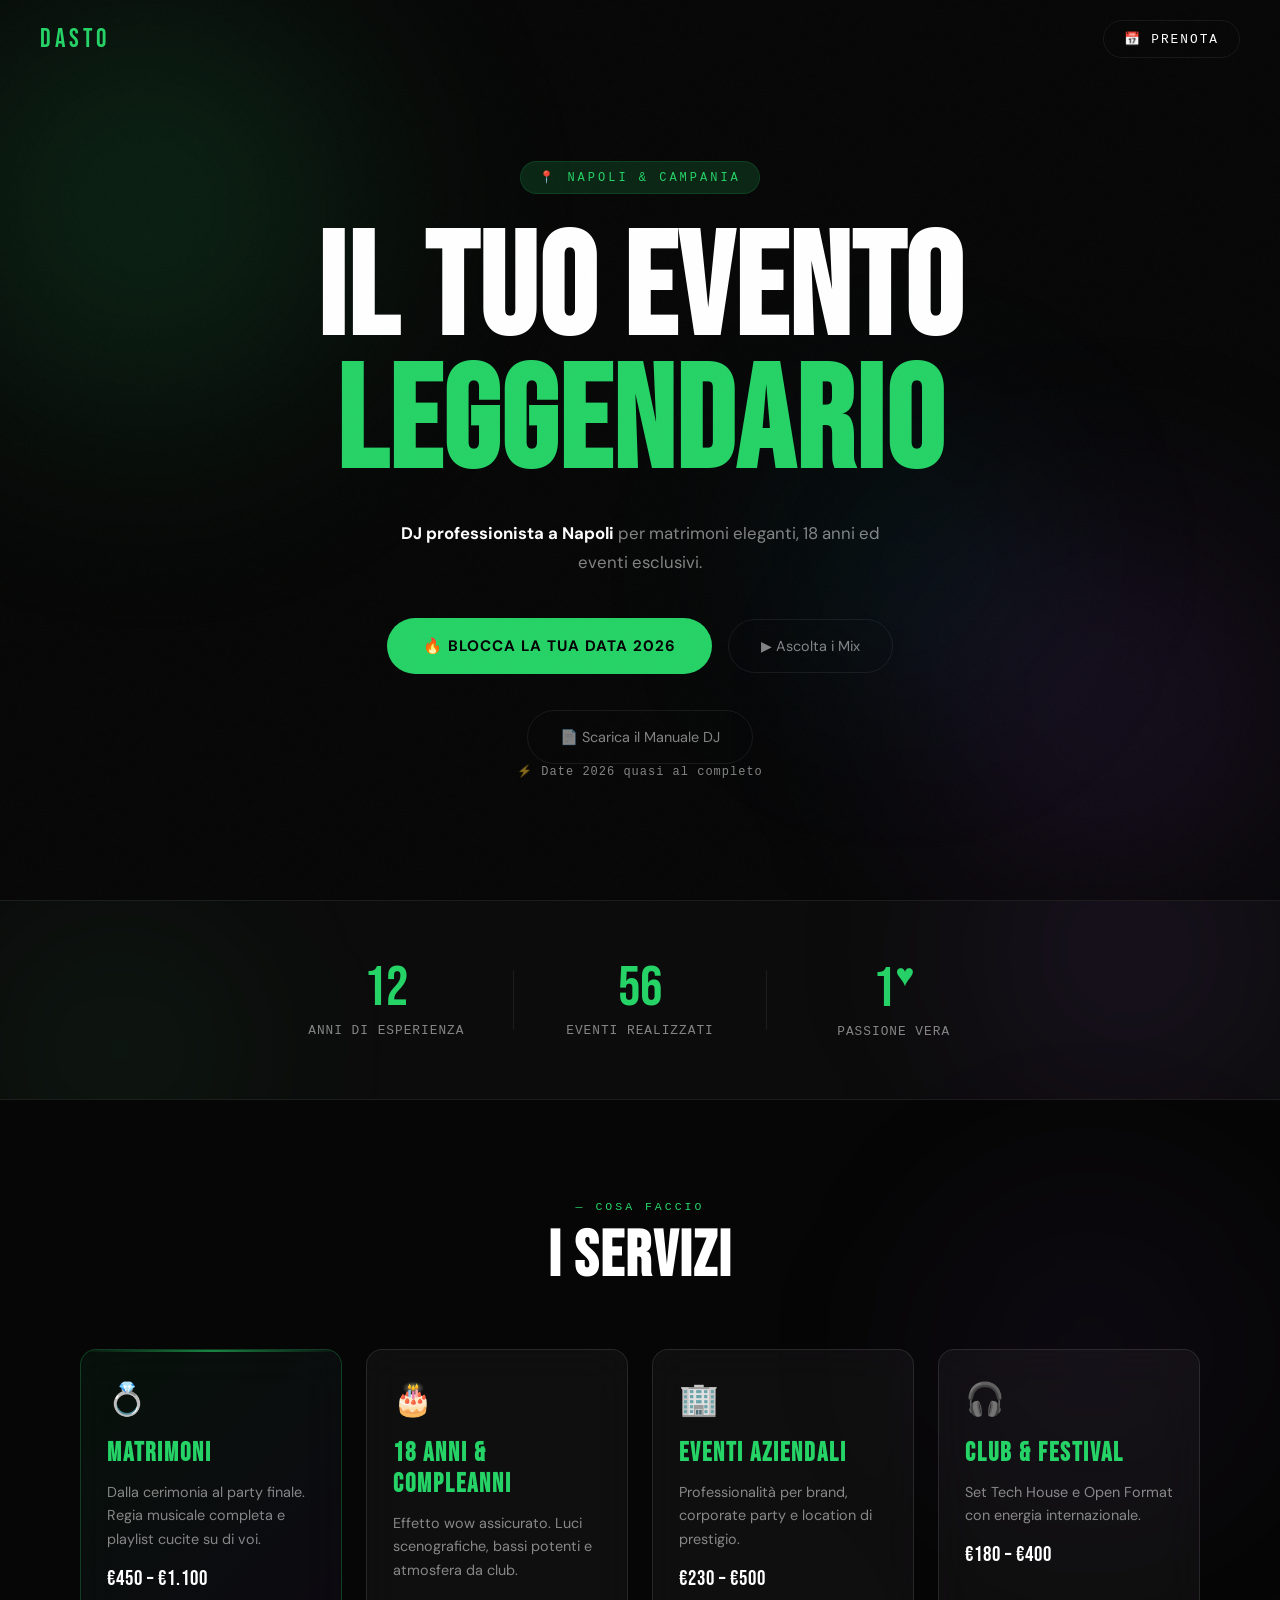
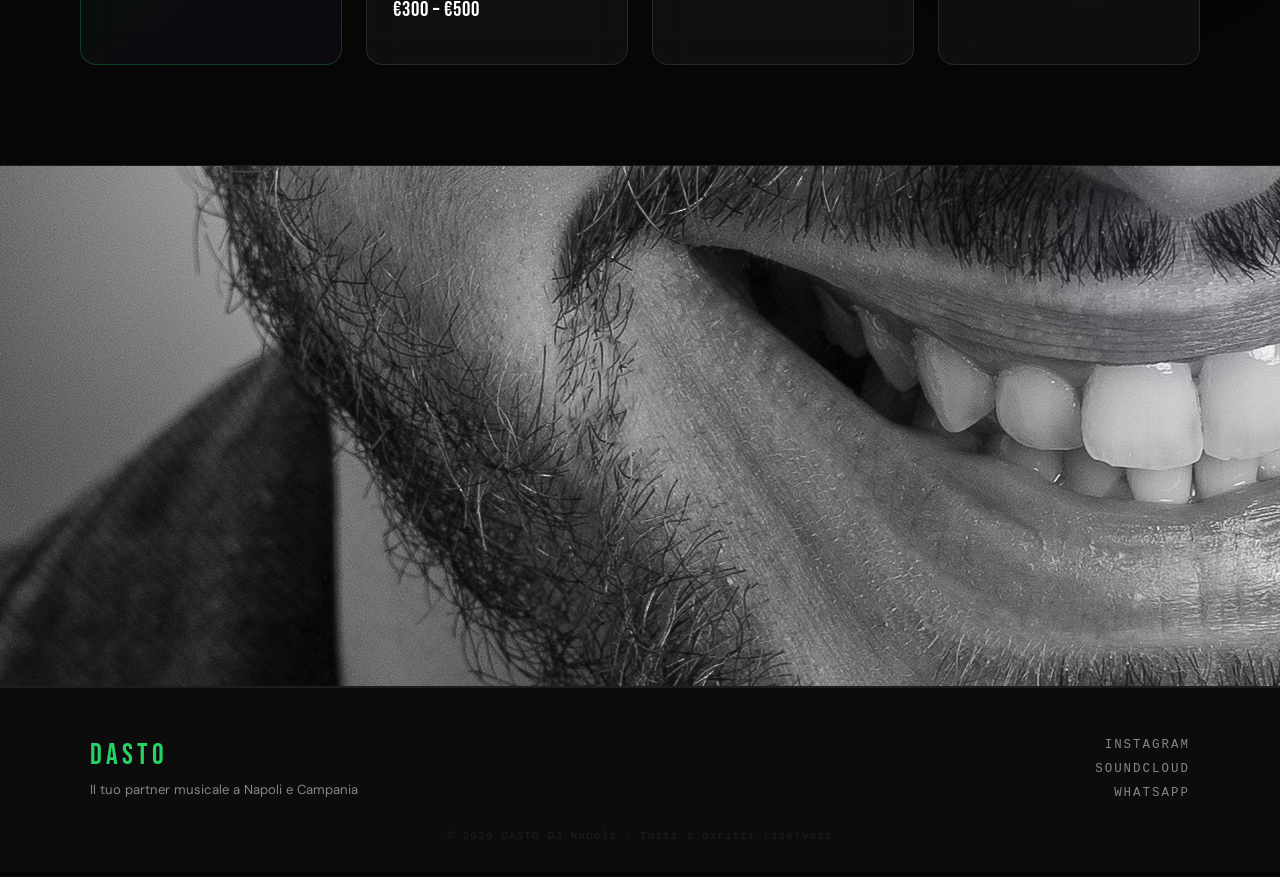
==== commit b2933193: "Update index.html" ====
--- a/index.html
+++ b/index.html
@@ -4,38 +4,36 @@
   <meta charset="UTF-8" />
   <meta name="viewport" content="width=device-width, initial-scale=1.0" />
   <title>DASTO DJ Napoli | Matrimoni, 18 Anni &amp; Eventi in Campania</title>
-  <meta name="description" content="DJ professionista a Napoli per matrimoni eleganti, 18 anni spettacolari ed eventi aziendali in Campania. Tech House &amp; Open Format. Preventivo gratuito entro 24h. Pioneer CDJ-2000 NXS2." />
-  <meta name="keywords" content="DJ Napoli, DJ matrimoni Napoli, DJ 18 anni Napoli, DJ Campania, DJ Sorrento, DJ Costiera Amalfitana, DJ eventi aziendali Napoli, DJ Capri, Tech House Napoli, DJ professionista Napoli, DASTO DJ, noleggio service audio Napoli" />
+  <meta name="description" content="DJ professionista a Napoli per matrimoni eleganti, 18 anni spettacolari ed eventi aziendali in Campania. Tech House &amp; Open Format. Preventivo gratuito entro 24h." />
+  <meta name="keywords" content="DJ Napoli, DJ matrimoni Napoli, DJ 18 anni Napoli, DJ Campania, DJ Sorrento, DJ Costiera Amalfitana, DJ eventi aziendali Napoli, Tech House Napoli, DASTO DJ" />
   <meta name="robots" content="index, follow" />
   <meta name="author" content="DASTO DJ" />
   <link rel="canonical" href="https://www.dastodj.it/" />
-  <meta name="geo.region" content="IT-72" />
-  <meta name="geo.placename" content="Napoli, Campania" />
-  <meta name="geo.position" content="40.8518;14.2681" />
-  <meta name="ICBM" content="40.8518, 14.2681" />
+  
+  <!-- Open Graph / Facebook -->
   <meta property="og:type" content="website" />
   <meta property="og:url" content="https://www.dastodj.it/" />
   <meta property="og:title" content="DASTO DJ Napoli | Matrimoni, 18 Anni &amp; Eventi Esclusivi" />
-  <meta property="og:description" content="DJ professionista a Napoli e Campania. Matrimoni, 18 anni, corporate party e club. Atmosfera da club internazionale con Pioneer CDJ-2000 NXS2. Preventivo gratis." />
+  <meta property="og:description" content="DJ professionista a Napoli e Campania. Matrimoni, 18 anni, corporate party e club. Atmosfera da club internazionale. Preventivo gratis." />
   <meta property="og:image" content="https://www.dastodj.it/og-image.jpg" />
-  <meta property="og:image:width" content="1200" />
-  <meta property="og:image:height" content="630" />
   <meta property="og:locale" content="it_IT" />
   <meta property="og:site_name" content="DASTO DJ Napoli" />
+
+  <!-- Twitter -->
   <meta name="twitter:card" content="summary_large_image" />
   <meta name="twitter:title" content="DASTO DJ Napoli | Matrimoni, 18 Anni &amp; Eventi" />
-  <meta name="twitter:description" content="DJ professionista a Napoli. Tech House &amp; Open Format. Pioneer CDJ-2000 NXS2. Preventivo gratuito entro 24h." />
+  <meta name="twitter:description" content="DJ professionista a Napoli. Tech House &amp; Open Format. Preventivo gratuito entro 24h." />
   <meta name="twitter:image" content="https://www.dastodj.it/og-image.jpg" />
   <meta name="theme-color" content="#25d366" />
-  <link rel="icon" href="/favicon/favicon.png" />
-  <link rel="apple-touch-icon" href="/favicon/favicon.png" />
+
+  <link rel="icon" href="favicon/favicon.png" />
+  <link rel="apple-touch-icon" href="favicon/favicon.png" />
   <link rel="preconnect" href="https://fonts.googleapis.com" />
   <link rel="preconnect" href="https://fonts.gstatic.com" crossorigin />
-  <link rel="preconnect" href="https://soundcloud.com" />
-  <link rel="preconnect" href="https://www.instagram.com" />
-  <link href="https://fonts.googleapis.com/css2?family=Bebas+Neue&family=DM+Sans:ital,wght@0,400;0,500;0,600;0,700;1,400&family=DM+Mono:wght@400;500&display=swap" rel="stylesheet" />
+  <link href="https://fonts.googleapis.com/css2?family=Bebas+Neue&family=DM+Sans:wght@400;500;700&display=swap" rel="stylesheet" />
   <link rel="stylesheet" href="CSS/style.css" />
 
+  <!-- Dati Strutturati Schema.org -->
   <script type="application/ld+json">
   {
     "@context": "https://schema.org",
@@ -43,18 +41,15 @@
     "@id": "https://www.dastodj.it/#business",
     "name": "DASTO DJ",
     "alternateName": "Dasto DJ Napoli",
-    "description": "DJ professionista a Napoli e Campania specializzato in matrimoni, 18 anni, eventi aziendali e club. Tech House e Open Format con attrezzatura Pioneer CDJ-2000 NXS2.",
+    "description": "DJ professionista a Napoli e Campania specializzato in matrimoni, 18 anni, eventi aziendali e club.",
     "url": "https://www.dastodj.it/",
     "logo": "https://www.dastodj.it/logo.png",
     "image": "https://www.dastodj.it/og-image.jpg",
     "telephone": "+39-351-4090392",
     "email": "info@dastodj.it",
-    "priceRange": "\u20ac\u20ac",
-    "currenciesAccepted": "EUR",
-    "paymentAccepted": "Cash, Bank Transfer",
+    "priceRange": "€€",
     "address": {
       "@type": "PostalAddress",
-      "streetAddress": "",
       "addressLocality": "Napoli",
       "addressRegion": "Campania",
       "postalCode": "80100",
@@ -65,175 +60,28 @@
       "latitude": 40.8518,
       "longitude": 14.2681
     },
-    "areaServed": [
-      {"@type": "City", "name": "Napoli"},
-      {"@type": "City", "name": "Sorrento"},
-      {"@type": "City", "name": "Capri"},
-      {"@type": "City", "name": "Amalfi"},
-      {"@type": "City", "name": "Positano"},
-      {"@type": "AdministrativeArea", "name": "Campania"}
-    ],
-    "openingHoursSpecification": {
-      "@type": "OpeningHoursSpecification",
-      "dayOfWeek": ["Monday","Tuesday","Wednesday","Thursday","Friday","Saturday","Sunday"],
-      "opens": "09:00",
-      "closes": "23:00"
-    },
-    "sameAs": [
-      "https://www.instagram.com/dastodj",
-      "https://soundcloud.com/dastodj"
-    ],
-    "hasOfferCatalog": {
-      "@type": "OfferCatalog",
-      "name": "Servizi DJ DASTO Napoli",
-      "itemListElement": [
-        {
-          "@type": "Offer",
-          "itemOffered": {
-            "@type": "Service",
-            "name": "DJ per Matrimoni Napoli",
-            "description": "Regia musicale completa per matrimoni a Napoli e Campania, dalla cerimonia al party finale. Playlist cucite sulla coppia."
-          },
-          "priceSpecification": {
-            "@type": "PriceSpecification",
-            "minPrice": "450",
-            "maxPrice": "1100",
-            "priceCurrency": "EUR"
-          }
-        },
-        {
-          "@type": "Offer",
-          "itemOffered": {
-            "@type": "Service",
-            "name": "DJ per 18 Anni e Compleanni Napoli",
-            "description": "Set DJ spettacolare per 18 anni e compleanni a Napoli. Luci scenografiche, bassi potenti, atmosfera da club esclusivo."
-          },
-          "priceSpecification": {
-            "@type": "PriceSpecification",
-            "minPrice": "300",
-            "maxPrice": "500",
-            "priceCurrency": "EUR"
-          }
-        },
-        {
-          "@type": "Offer",
-          "itemOffered": {
-            "@type": "Service",
-            "name": "DJ per Eventi Aziendali Napoli",
-            "description": "Intrattenimento musicale professionale per corporate party, brand event e location di prestigio a Napoli, Capri e Sorrento."
-          },
-          "priceSpecification": {
-            "@type": "PriceSpecification",
-            "minPrice": "230",
-            "maxPrice": "500",
-            "priceCurrency": "EUR"
-          }
-        },
-        {
-          "@type": "Offer",
-          "itemOffered": {
-            "@type": "Service",
-            "name": "DJ Club & Festival Napoli",
-            "description": "Set Tech House e Open Format con energia internazionale. Guest set e residenze in club e festival."
-          },
-          "priceSpecification": {
-            "@type": "PriceSpecification",
-            "minPrice": "180",
-            "maxPrice": "400",
-            "priceCurrency": "EUR"
-          }
-        }
-      ]
-    }
-  }
-  </script>
-
-  <script type="application/ld+json">
-  {
-    "@context": "https://schema.org",
-    "@type": "FAQPage",
-    "mainEntity": [
-      {
-        "@type": "Question",
-        "name": "Quanto costa un DJ per matrimonio a Napoli?",
-        "acceptedAnswer": {
-          "@type": "Answer",
-          "text": "Il costo di un DJ per matrimonio a Napoli varia da \u20ac450 per la sola festa finale (wedding party) fino a \u20ac1.100 per un servizio completo dall'aperitivo alla fine. Il prezzo dipende dalla durata, dalla location e dal service audio richiesto. Richiedi un preventivo gratuito entro 24h."
-        }
-      },
-      {
-        "@type": "Question",
-        "name": "Quanto costa un DJ per 18 anni a Napoli?",
-        "acceptedAnswer": {
-          "@type": "Answer",
-          "text": "Un DJ per 18 anni a Napoli costa tra \u20ac300 e \u20ac500 con full service incluso (console + casse Yamaha 600W). Il prezzo varia in base alla durata e alla location. Preventivo personalizzato gratuito."
-        }
-      },
-      {
-        "@type": "Question",
-        "name": "Che attrezzatura usa DASTO DJ?",
-        "acceptedAnswer": {
-          "@type": "Answer",
-          "text": "DASTO DJ utilizza Pioneer CDJ-2000 NXS2 e DJM-900 NXS2 come setup principale, oppure DDJ Series con 2x casse Yamaha 600W come alternativa. Tutto il service audio professionale \u00e8 incluso o disponibile a noleggio."
-        }
-      },
-      {
-        "@type": "Question",
-        "name": "DASTO DJ lavora fuori Napoli?",
-        "acceptedAnswer": {
-          "@type": "Answer",
-          "text": "S\u00ec, DASTO DJ \u00e8 disponibile in tutta la Campania incluse Sorrento, Positano, Amalfi, Capri, Ischia, Procida, Caserta e Salerno. Su richiesta disponibile anche per eventi a Roma, Milano e all'estero."
-        }
-      },
-      {
-        "@type": "Question",
-        "name": "Come posso prenotare DASTO DJ?",
-        "acceptedAnswer": {
-          "@type": "Answer",
-          "text": "Puoi contattare DASTO DJ direttamente su WhatsApp per ricevere un preventivo gratuito personalizzato entro 24 ore. Le date 2026 si stanno esaurendo rapidamente."
-        }
-      }
-    ]
-  }
-  </script>
-
-  <script type="application/ld+json">
-  {
-    "@context": "https://schema.org",
-    "@type": "BreadcrumbList",
-    "itemListElement": [
-      {
-        "@type": "ListItem",
-        "position": 1,
-        "name": "Home",
-        "item": "https://www.dastodj.it/"
-      }
-    ]
+    "areaServed": ["Napoli", "Sorrento", "Capri", "Amalfi", "Positano", "Campania"]
   }
   </script>
 </head>
 
 <body>
-
   <div class="grain" aria-hidden="true"></div>
 
   <nav class="nav" id="nav" role="navigation" aria-label="Navigazione principale">
     <a href="/" class="nav-logo" aria-label="DASTO DJ – Homepage">DASTO</a>
     <a href="https://wa.me/393514090392?text=Ciao%20DASTO%2C%20vorrei%20un%20preventivo%20per%20il%20mio%20evento"
-       class="nav-cta" target="_blank" rel="noopener noreferrer"
-       aria-label="Contatta DASTO DJ su WhatsApp per un preventivo">
+       class="nav-cta" target="_blank" rel="noopener noreferrer">
       📅 Prenota
     </a>
   </nav>
 
   <main id="main-content">
-
     <section class="hero" aria-labelledby="hero-heading">
       <div class="hero-bg" aria-hidden="true">
         <div class="hero-circle c1"></div>
         <div class="hero-circle c2"></div>
         <div class="hero-circle c3"></div>
-        <div class="hero-lines"></div>
       </div>
       <div class="hero-inner">
         <span class="hero-tag">📍 Napoli &amp; Campania</span>
@@ -242,40 +90,34 @@
           <span class="line accent">LEGGENDARIO</span>
         </h1>
         <p class="hero-sub">
-          <strong>DJ professionista a Napoli</strong> per
-          <strong>matrimoni eleganti</strong>, <strong>18 anni spettacolari</strong>
-          ed eventi esclusivi. Atmosfera, energia e impatto garantiti.
+          <strong>DJ professionista a Napoli</strong> per matrimoni eleganti, 18 anni ed eventi esclusivi.
         </p>
         <div class="hero-actions">
           <a href="https://wa.me/393514090392?text=Ciao%20DASTO%2C%20vorrei%20un%20preventivo%20per%20il%20mio%20evento"
-             class="cta-primary" target="_blank" rel="noopener noreferrer"
-             aria-label="Scrivi su WhatsApp per bloccare la data">
+             class="cta-primary" target="_blank" rel="noopener noreferrer">
             <span class="cta-glow" aria-hidden="true"></span>
             🔥 BLOCCA LA TUA DATA 2026
           </a>
-          <a href="#media" class="cta-secondary" aria-label="Ascolta i mix di DASTO DJ su SoundCloud">
-            ▶ Ascolta i Mix
-          </a>
+          <a href="#media" class="cta-secondary">▶ Ascolta i Mix</a>
         </div>
         <p class="urgency" aria-live="polite">⚡ Date 2026 quasi al completo</p>
       </div>
-      <div class="scroll-hint" aria-hidden="true"><span></span></div>
     </section>
 
     <section class="stats" aria-label="Statistiche DASTO DJ">
       <div class="stats-inner">
         <div class="stat" data-count="13">
-          <div class="stat-num" aria-label="Oltre 13 anni di esperienza">0</div>
+          <div class="stat-num">0</div>
           <p>Anni di Esperienza</p>
         </div>
         <div class="stat-divider" aria-hidden="true"></div>
         <div class="stat" data-count="60">
-          <div class="stat-num" aria-label="Oltre 60 eventi realizzati">0</div>
+          <div class="stat-num">0</div>
           <p>Eventi Realizzati</p>
         </div>
         <div class="stat-divider" aria-hidden="true"></div>
         <div class="stat">
-          <div class="stat-num" aria-label="1 passione vera">1<span class="stat-plus" aria-hidden="true">♥</span></div>
+          <div class="stat-num">1<span class="stat-plus" aria-hidden="true">♥</span></div>
           <p>Passione Vera</p>
         </div>
       </div>
@@ -287,210 +129,45 @@
         <h2 id="services-heading">I Servizi</h2>
       </header>
       <div class="service-grid" role="list">
-
         <article class="card card--featured" data-reveal role="listitem">
           <div class="card-icon" aria-hidden="true">💍</div>
           <h3>Matrimoni</h3>
           <p>Dalla cerimonia al party finale. Regia musicale completa e playlist cucite su di voi.</p>
-          <div class="card-price">
-            €450 – €1.100
-            <span>wedding party · full service incluso</span>
-          </div>
-          <div class="card-tags" aria-label="Zone operative">
-            <span class="card-tag">Napoli</span>
-            <span class="card-tag">Campania</span>
-            <span class="card-tag">Costiera</span>
-          </div>
+          <div class="card-price">€450 – €1.100</div>
         </article>
 
         <article class="card" data-reveal role="listitem">
           <div class="card-icon" aria-hidden="true">🎂</div>
           <h3>18 Anni &amp; Compleanni</h3>
-          <p>Effetto wow assicurato. Luci scenografiche, bassi potenti e atmosfera da club esclusivo.</p>
-          <div class="card-price">
-            €300 – €500
-            <span>full service consigliato</span>
-          </div>
-          <div class="card-tags" aria-label="Tipologia servizio">
-            <span class="card-tag">Personalizzato</span>
-            <span class="card-tag">Full Service</span>
-          </div>
+          <p>Effetto wow assicurato. Luci scenografiche, bassi potenti e atmosfera da club.</p>
+          <div class="card-price">€300 – €500</div>
         </article>
 
         <article class="card" data-reveal role="listitem">
           <div class="card-icon" aria-hidden="true">🏢</div>
           <h3>Eventi Aziendali</h3>
-          <p>Professionalità totale per brand, corporate party e location di prestigio a Capri e Sorrento.</p>
-          <div class="card-price">
-            €230 – €500
-            <span>hotel · rooftop · beach club</span>
-          </div>
-          <div class="card-tags" aria-label="Tipologia servizio">
-            <span class="card-tag">Corporate</span>
-            <span class="card-tag">Brand</span>
-            <span class="card-tag">Premium</span>
-          </div>
+          <p>Professionalità per brand, corporate party e location di prestigio.</p>
+          <div class="card-price">€230 – €500</div>
         </article>
 
         <article class="card" data-reveal role="listitem">
           <div class="card-icon" aria-hidden="true">🎧</div>
           <h3>Club &amp; Festival</h3>
-          <p>Set Tech House e Open Format con energia internazionale. Selezione musicale ricercata.</p>
-          <div class="card-price">
-            €180 – €400
-            <span>guest set · residenza</span>
-          </div>
-          <div class="card-tags" aria-label="Genere musicale">
-            <span class="card-tag">Tech House</span>
-            <span class="card-tag">Open Format</span>
-          </div>
+          <p>Set Tech House e Open Format con energia internazionale.</p>
+          <div class="card-price">€180 – €400</div>
         </article>
-
       </div>
     </section>
 
-    <section class="media" id="media" aria-labelledby="media-heading">
-      <div class="media-inner">
-        <div class="media-block" data-reveal>
-          <span class="section-label" aria-hidden="true">— Ascolta prima di chiamare</span>
-          <h2 class="media-title" id="media-heading">Il Suono.</h2>
-          <p class="media-sub">Tech House, Open Format, vibes da club internazionale. Metti play.</p>
-          <div class="sc-wrapper">
-            <iframe width="100%" height="300" scrolling="no" frameborder="no" allow="autoplay"
-              title="Mix DASTO DJ su SoundCloud"
-              src="https://w.soundcloud.com/player/?url=https%3A//soundcloud.com/dastodj&color=%2325d366&auto_play=false&hide_related=false&show_comments=false&show_user=true&show_reposts=false&show_teaser=true&visual=true"
-              loading="lazy"></iframe>
-          </div>
-          <br>
-          <a href="https://soundcloud.com/dastodj" class="cta-secondary" target="_blank" rel="noopener noreferrer"
-             aria-label="Ascolta tutti i mix di DASTO DJ su SoundCloud">
-            ▶ Tutti i Mix su SoundCloud
-          </a>
-        </div>
-        <div class="media-block" data-reveal>
-          <span class="section-label" aria-hidden="true">— Vedi com'è dal vivo</span>
-          <h2 class="media-title">Il Live.</h2>
-          <p class="media-sub">Energia reale, pubblico reale. Niente filtri.</p>
-          <div class="reel-wrapper">
-            <blockquote class="instagram-media"
-              data-instgrm-permalink="https://www.instagram.com/reel/XXXXXXXXXXXXXX/"
-              data-instgrm-version="14"
-              aria-label="Reel Instagram di DASTO DJ – live set">
-            </blockquote>
-            <script async src="https://www.instagram.com/embed.js"></script>
-          </div>
-        </div>
-      </div>
-    </section>
-
-    <section class="pricing" id="prezzi" aria-labelledby="pricing-heading">
-      <div class="pricing-inner">
-        <header class="section-header" data-reveal>
-          <span class="section-label" aria-hidden="true">— Trasparenza totale</span>
-          <h2 id="pricing-heading">Listino Prezzi</h2>
-        </header>
-        <div data-reveal>
-          <table class="pricing-table" aria-label="Listino prezzi servizi DJ DASTO Napoli">
-            <caption class="sr-only">Prezzi orientativi per ogni tipologia di evento DJ a Napoli e Campania</caption>
-            <thead>
-              <tr>
-                <th scope="col">Categoria</th>
-                <th scope="col">Prezzo</th>
-                <th scope="col">Note Service</th>
-                <th scope="col">Descrizione</th>
-              </tr>
-            </thead>
-            <tbody>
-              <tr>
-                <td class="cat-name">Club &amp; Disco</td>
-                <td class="price-range">€220 – €400</td>
-                <td><span class="note-badge">Console inclusa</span></td>
-                <td>Guest set 1.5h – 2h</td>
-              </tr>
-              <tr>
-                <td class="cat-name">Residenza Club</td>
-                <td class="price-range">€150 – €220</td>
-                <td><span class="note-badge">Console inclusa</span></td>
-                <td>Prezzo a serata per continuità</td>
-              </tr>
-              <tr>
-                <td class="cat-name">Beach Club &amp; Lidi</td>
-                <td class="price-range">€180 – €280</td>
-                <td><span class="note-badge">+€100 casse Yamaha</span></td>
-                <td>Aperitivo o Pool Party</td>
-              </tr>
-              <tr>
-                <td class="cat-name">Hotel &amp; Rooftop</td>
-                <td class="price-range">€230 – €350</td>
-                <td><span class="note-badge">+€100 casse Yamaha</span></td>
-                <td>Lounge / Dinner Show</td>
-              </tr>
-              <tr>
-                <td class="cat-name">Eventi Privati</td>
-                <td class="price-range">€300 – €500</td>
-                <td><span class="note-badge">Full Service consigliato</span></td>
-                <td>Compleanni e feste aziendali</td>
-              </tr>
-              <tr>
-                <td class="cat-name">Wedding Party</td>
-                <td class="price-range">€450 – €650</td>
-                <td><span class="note-badge">Full Service consigliato</span></td>
-                <td>Solo festa finale (post-torta)</td>
-              </tr>
-              <tr>
-                <td class="cat-name">Wedding Full</td>
-                <td class="price-range">€750 – €1.100</td>
-                <td><span class="note-badge">Service incluso</span></td>
-                <td>Evento completo dall'aperitivo</td>
-              </tr>
-              <tr>
-                <td class="cat-name">Noleggio Casse</td>
-                <td class="price-range">€120</td>
-                <td><span class="note-badge">Coppia Yamaha 600W</span></td>
-                <td>Solo attrezzatura con stativi</td>
-              </tr>
-              <tr>
-                <td class="cat-name">Noleggio Console</td>
-                <td class="price-range">€60</td>
-                <td><span class="note-badge">Console DDJ Pro</span></td>
-                <td>Solo attrezzatura</td>
-              </tr>
-            </tbody>
-          </table>
-        </div>
-        <p class="pricing-note">
-          * I prezzi sono indicativi. Il preventivo definitivo dipende da durata, location e configurazione del service.
-          <a href="https://wa.me/393514090392?text=Ciao%20DASTO%2C%20vorrei%20un%20preventivo"
-             target="_blank" rel="noopener noreferrer" style="color: var(--green);">
-            Contattami per un'offerta personalizzata.
-          </a>
-        </p>
-      </div>
-    </section>
-
-    <section class="why" id="chi-sono" aria-labelledby="why-heading">
+    <section class="why" id="chi-sono">
       <div class="why-inner">
         <div class="why-text" data-reveal>
           <span class="section-label" aria-hidden="true">— Chi sono</span>
-          <h2 id="why-heading">Non è solo musica.<br/><em>È atmosfera.</em></h2>
-          <p>Ogni evento viene progettato nei minimi dettagli per creare un momento che rimane nel tempo.
-          Service audio professionale Pioneer DJ + Yamaha, consulenza musicale personalizzata, affidabilità totale.</p>
-          <ul class="why-list" aria-label="Dotazione tecnica e servizi inclusi">
-            <li><span aria-hidden="true">✓</span> Pioneer CDJ-2000 NXS2 · DJM-900 NXS2 (o superiori)</li>
-            <li><span aria-hidden="true">✓</span> Setup alternativo DDJ Series + 2x Yamaha 600W</li>
-            <li><span aria-hidden="true">✓</span> Consulenza musicale pre-evento inclusa</li>
-            <li><span aria-hidden="true">✓</span> Esperienza in club e festival italiani</li>
-            <li><span aria-hidden="true">✓</span> Disponibile 7 giorni su 7</li>
-          </ul>
-          <a href="https://wa.me/393514090392?text=Ciao%20DASTO%2C%20vorrei%20un%20preventivo"
-             class="cta-primary" target="_blank" rel="noopener noreferrer"
-             aria-label="Richiedi un preventivo gratuito a DASTO DJ">
-            <span class="cta-glow" aria-hidden="true"></span>
-            Richiedi Preventivo Gratuito
-          </a>
+          <h2>Non è solo musica.<br/><em>È atmosfera.</em></h2>
+          <p>Ogni evento viene progettato nei minimi dettagli per creare un momento memorabile.</p>
         </div>
         <div class="why-visual" data-reveal aria-hidden="true">
-          <div class="vinyl" role="img" aria-label="Vinile in rotazione – simbolo della musica di DASTO DJ">
+          <div class="vinyl">
             <div class="vinyl-inner">
               <img src="img/bollicina.jpg" alt="DASTO DJ" class="vinyl-face" />
             </div>
@@ -498,139 +175,23 @@
         </div>
       </div>
     </section>
-
-    <section class="reviews" id="recensioni" aria-labelledby="reviews-heading">
-      <header class="section-header" data-reveal>
-        <span class="section-label" aria-hidden="true">— Cosa dicono</span>
-        <h2 id="reviews-heading">Recensioni</h2>
-      </header>
-      <div class="reviews-grid" itemscope itemtype="https://schema.org/Review">
-        <div class="honest-box" data-reveal>
-          <p class="honest-sub">— La realtà</p>
-          <p class="honest-text">
-            Ho iniziato a suonare a 20 anni perché la musica era l'unica cosa che volevo fare davvero.
-            Oggi ne ho quasi 34 e quella stessa passione guida ogni set, ogni evento, ogni scelta musicale.
-          </p>
-          <p class="honest-text">
-            <strong>Non ho centinaia di eventi alle spalle.</strong>
-            Ho qualche decina fatti bene, con cura, presenti dall'inizio alla fine.
-            Preferisco essere onesto con te piuttosto che venderti numeri che non mi appartengono.
-          </p>
-          <p class="honest-text">Se vuoi sentire come suono, guarda i reel su Instagram. Poi decidi.</p>
-          <a href="https://www.instagram.com/dastodj" class="cta-secondary" target="_blank" rel="noopener noreferrer"
-             aria-label="Guarda i reel live di DASTO DJ su Instagram">
-            ▶ Guarda su Instagram
-          </a>
-        </div>
-        <article class="review-card" data-reveal
-                 itemscope itemtype="https://schema.org/Review" itemprop="review">
-          <div class="stars" aria-label="5 stelle su 5">★★★★★</div>
-          <p itemprop="reviewBody">
-            "Ha reso il nostro matrimonio indimenticabile. Playlist perfetta, professionalità totale.
-            Tutti gli ospiti hanno ballato fino all'alba!"
-          </p>
-          <cite itemprop="author" itemscope itemtype="https://schema.org/Person">
-            <span itemprop="name">Marco &amp; Laura</span> — Matrimonio, Napoli
-          </cite>
-        </article>
-        <article class="review-card" data-reveal
-                 itemscope itemtype="https://schema.org/Review" itemprop="review">
-          <div class="stars" aria-label="5 stelle su 5">★★★★★</div>
-          <p itemprop="reviewBody">
-            "Il mio 18° è stato epico. Atmosfera da club vero, ragazzi pazzi di energia.
-            Grazie DASTO, sei stato il top!"
-          </p>
-          <cite itemprop="author" itemscope itemtype="https://schema.org/Person">
-            <span itemprop="name">Giulia R.</span> — 18 Anni, Caserta
-          </cite>
-        </article>
-      </div>
-    </section>
-
-    <section class="zones" id="zone" aria-labelledby="zones-heading">
-      <div class="zones-inner">
-        <h2 id="zones-heading" class="sr-only">Zone operative DASTO DJ</h2>
-        <p class="zones-label">Zone Operative</p>
-        <nav class="zones-list" aria-label="Città e zone in cui opera DASTO DJ">
-          <span>Napoli</span><span>Caserta</span><span>Salerno</span>
-          <span>Sorrento</span><span>Positano</span><span>Amalfi</span>
-          <span>Capri</span><span>Ischia</span><span>Procida</span>
-          <span>Roma</span><span>Milano</span><span>Europa</span>
-        </nav>
-        <div class="map-wrapper" data-reveal>
-          <iframe
-            title="Mappa delle zone operative di DASTO DJ – Napoli e Campania"
-            src="https://www.google.com/maps/embed?pb=!1m18!1m12!1m3!1d243647.96474765165!2d14.08392665!3d40.901697999999995!2m3!1f0!2f0!3f0!3m2!1i1024!2i768!4f13.1!3m3!1m2!1s0x133b084f6e02e0c1%3A0x427e1c0c0e65a6b0!2sNapoli%2C%20Metropolitan%20City%20of%20Naples!5e0!3m2!1sit!2sit!4v1700000000000!5m2!1sit!2sit"
-            width="100%" height="350" style="border:0;" allowfullscreen="" loading="lazy"
-            referrerpolicy="no-referrer-when-downgrade">
-          </iframe>
-        </div>
-      </div>
-    </section>
-
-    <section class="final-cta" aria-labelledby="final-cta-heading">
-      <div aria-hidden="true" class="final-cta-bg"></div>
-      <h2 id="final-cta-heading" data-reveal>
-        Pronto a creare<br/>
-        <em>qualcosa di memorabile?</em>
-      </h2>
-      <p data-reveal>Contattami via WhatsApp per un preventivo gratuito entro 24h.</p>
-      <a href="https://wa.me/393514090392?text=Ciao%20DASTO%2C%20vorrei%20un%20preventivo%20per%20il%20mio%20evento"
-         class="cta-primary cta-xl" target="_blank" rel="noopener noreferrer" data-reveal
-         aria-label="Scrivi a DASTO DJ su WhatsApp per un preventivo gratuito">
-        <span class="cta-glow" aria-hidden="true"></span>
-        💬 SCRIVIMI SU WHATSAPP
-      </a>
-    </section>
-
   </main>
 
-  <footer class="footer" role="contentinfo" itemscope itemtype="https://schema.org/WPFooter">
+  <footer class="footer" role="contentinfo">
     <div class="footer-inner">
       <div class="footer-brand">
-        <a href="/" class="footer-logo" aria-label="DASTO DJ – torna alla homepage">DASTO</a>
+        <a href="/" class="footer-logo">DASTO</a>
         <p>Il tuo partner musicale a Napoli e Campania</p>
       </div>
-      <nav class="footer-links" aria-label="Link social e contatti DASTO DJ">
-        <a href="https://www.instagram.com/dastodj" target="_blank" rel="noopener noreferrer"
-           aria-label="Profilo Instagram di DASTO DJ">Instagram</a>
-        <a href="https://soundcloud.com/dastodj" target="_blank" rel="noopener noreferrer"
-           aria-label="Profilo SoundCloud di DASTO DJ">SoundCloud</a>
-        <a href="https://wa.me/393514090392?text=Ciao%20DASTO%2C%20vorrei%20un%20preventivo"
-           target="_blank" rel="noopener noreferrer"
-           aria-label="Contatta DASTO DJ su WhatsApp">WhatsApp</a>
+      <nav class="footer-links">
+        <a href="https://www.instagram.com/dastodj" target="_blank" rel="noopener noreferrer">Instagram</a>
+        <a href="https://soundcloud.com/dastodj" target="_blank" rel="noopener noreferrer">SoundCloud</a>
+        <a href="https://wa.me/393514090392" target="_blank" rel="noopener noreferrer">WhatsApp</a>
       </nav>
     </div>
-    <p class="footer-copy">
-      <span>© 2026 DASTO DJ Napoli · Tutti i diritti riservati</span>
-    </p>
+    <p class="footer-copy">© 2026 DASTO DJ Napoli · Tutti i diritti riservati</p>
   </footer>
 
-  <style>
-    .sr-only {
-      position: absolute; width: 1px; height: 1px;
-      padding: 0; margin: -1px; overflow: hidden;
-      clip: rect(0,0,0,0); white-space: nowrap; border: 0;
-    }
-    .final-cta-bg { position: absolute; inset: 0; pointer-events: none; }
-
-    /* ---- VINYL FACE PHOTO ---- */
-    .vinyl-inner {
-      overflow: hidden;
-    }
-    .vinyl-face {
-      width: 100%;
-      height: 100%;
-      border-radius: 50%;
-      object-fit: cover;
-      object-position: center top;
-      display: block;
-      /* il vinyl-inner ruota in reverse, quindi la foto risulta ferma */
-      filter: grayscale(20%) contrast(1.05);
-    }
-  </style>
-
   <script src="JS/main.js" defer></script>
-
 </body>
 </html>
--- a/CSS/style.css
+++ b/CSS/style.css
@@ -1,139 +1,1301 @@
-* {
-    margin: 0;
-    padding: 0;
-    box-sizing: border-box;
-}
+/* ============================================
+   DASTO DJ — style.css
+   Dark Luxury · Tech House Napoli
+   Fonts: Bebas Neue (display) + DM Sans (body)
+   ============================================ */
+
+/* ---- VARIABLES ---- */
+:root {
+  --green: #25d366;
+  --green-dim: rgba(37,211,102,0.15);
+  --green-glow: rgba(37,211,102,0.4);
+  --purple: #a855f7;
+  --purple-dim: rgba(168,85,247,0.12);
+  --teal: #06b6d4;
+  --teal-dim: rgba(6,182,212,0.1);
+  --pink: #ec4899;
+  --pink-dim: rgba(236,72,153,0.08);
+  --bg: #060606;
+  --bg2: #0c0c0c;
+  --bg3: #111111;
+  --surface: #141414;
+  --glass: rgba(255,255,255,0.04);
+  --glass-border: rgba(255,255,255,0.1);
+  --border: rgba(255,255,255,0.07);
+  --text: #ffffff;
+  --muted: rgba(255,255,255,0.5);
+  --faint: rgba(255,255,255,0.08);
+  --radius: 16px;
+  --font-display: 'Bebas Neue', sans-serif;
+  --font-body: 'DM Sans', sans-serif;
+  --font-mono: 'DM Mono', monospace;
+}
+
+/* ---- RESET ---- */
+*, *::before, *::after {
+  margin: 0; padding: 0;
+  box-sizing: border-box;
+}
+
+html { scroll-behavior: smooth; }
 
 body {
-    font-family: -apple-system, BlinkMacSystemFont, "Segoe UI", Roboto, Helvetica, Arial, sans-serif;
-    background-color: #0d0d0d;
-    color: #ffffff;
-    line-height: 1.6;
-    padding: 20px;
-}
-
-.container {
-    max-width: 800px;
-    margin: 0 auto;
-}
-
+  font-family: var(--font-body);
+  background: var(--bg);
+  color: var(--text);
+  overflow-x: hidden;
+  -webkit-font-smoothing: antialiased;
+}
+
+a { text-decoration: none; color: inherit; }
+
+/* ---- GRAIN OVERLAY ---- */
+.grain {
+  position: fixed;
+  inset: 0;
+  pointer-events: none;
+  z-index: 1000;
+  opacity: 0.03;
+  background-image: url("data:image/svg+xml,%3Csvg viewBox='0 0 512 512' xmlns='http://www.w3.org/2000/svg'%3E%3Cfilter id='n'%3E%3CfeTurbulence type='fractalNoise' baseFrequency='0.75' numOctaves='4' stitchTiles='stitch'/%3E%3C/filter%3E%3Crect width='100%25' height='100%25' filter='url(%23n)'/%3E%3C/svg%3E");
+  background-size: 180px 180px;
+}
+
+/* ---- NAV ---- */
+.nav {
+  position: fixed;
+  top: 0; left: 0; right: 0;
+  z-index: 100;
+  display: flex;
+  align-items: center;
+  justify-content: space-between;
+  padding: 20px 40px;
+  transition: background 0.4s, backdrop-filter 0.4s, border-bottom 0.4s;
+}
+
+.nav.scrolled {
+  background: rgba(6,6,6,0.85);
+  backdrop-filter: blur(20px);
+  border-bottom: 1px solid var(--border);
+}
+
+.nav-logo {
+  font-family: var(--font-display);
+  font-size: 1.6rem;
+  letter-spacing: 4px;
+  color: var(--green);
+}
+
+.nav-cta {
+  font-family: var(--font-mono);
+  font-size: 0.8rem;
+  letter-spacing: 2px;
+  text-transform: uppercase;
+  color: var(--text);
+  border: 1px solid var(--border);
+  padding: 10px 20px;
+  border-radius: 50px;
+  transition: all 0.3s;
+}
+
+.nav-cta:hover {
+  border-color: var(--green);
+  color: var(--green);
+}
+
+/* ---- HERO ---- */
 .hero {
-    text-align: center;
-    padding: 40px 0 20px 0;
-}
-
-h1 {
-    font-size: 3rem;
-    font-weight: 800;
-    letter-spacing: 2px;
-    color: #ffffff;
-    margin-bottom: 5px;
-}
-
-.subtitle {
-    font-size: 1.2rem;
-    color: #00ff66;
-    font-weight: 600;
-    margin-bottom: 10px;
-}
-
-.desc {
-    color: #b0b0b0;
-    font-size: 1rem;
-}
-
-h2 {
-    font-size: 1.5rem;
-    font-weight: 700;
-    color: #00ff66;
-    margin-bottom: 15px;
+  position: relative;
+  min-height: 100vh;
+  display: flex;
+  align-items: center;
+  justify-content: center;
+  padding: 120px 40px 80px;
+  overflow: hidden;
+}
+
+.hero-bg {
+  position: absolute;
+  inset: 0;
+  pointer-events: none;
+}
+
+.hero-circle {
+  position: absolute;
+  border-radius: 50%;
+  filter: blur(90px);
+}
+
+.c1 {
+  width: 650px; height: 650px;
+  background: radial-gradient(circle, rgba(37,211,102,0.18) 0%, transparent 70%);
+  top: -120px; left: -180px;
+  animation: float1 8s ease-in-out infinite;
+}
+
+.c2 {
+  width: 550px; height: 550px;
+  background: radial-gradient(circle, rgba(168,85,247,0.14) 0%, transparent 70%);
+  bottom: -80px; right: -100px;
+  animation: float2 10s ease-in-out infinite;
+}
+
+.c3 {
+  width: 400px; height: 400px;
+  background: radial-gradient(circle, rgba(6,182,212,0.10) 0%, transparent 70%);
+  top: 40%; left: 55%;
+  animation: float3 12s ease-in-out infinite;
+}
+
+@keyframes float3 {
+  0%, 100% { transform: translate(0,0); }
+  50% { transform: translate(-20px, 30px); }
+}
+
+@keyframes float1 {
+  0%, 100% { transform: translate(0,0); }
+  50% { transform: translate(30px, 40px); }
+}
+@keyframes float2 {
+  0%, 100% { transform: translate(0,0); }
+  50% { transform: translate(-25px, -30px); }
+}
+
+.hero-lines {
+  position: absolute;
+  inset: 0;
+  background-image:
+    linear-gradient(rgba(255,255,255,0.025) 1px, transparent 1px),
+    linear-gradient(90deg, rgba(255,255,255,0.025) 1px, transparent 1px);
+  background-size: 60px 60px;
+  mask-image: radial-gradient(ellipse at center, black 30%, transparent 80%);
+}
+
+.hero-inner {
+  position: relative;
+  z-index: 2;
+  text-align: center;
+  max-width: 900px;
+}
+
+.hero-tag {
+  display: inline-block;
+  font-family: var(--font-mono);
+  font-size: 0.75rem;
+  letter-spacing: 3px;
+  text-transform: uppercase;
+  color: var(--green);
+  border: 1px solid var(--green-dim);
+  background: var(--green-dim);
+  padding: 8px 18px;
+  border-radius: 50px;
+  margin-bottom: 32px;
+}
+
+.hero-title {
+  font-family: var(--font-display);
+  font-size: clamp(4.5rem, 12vw, 9rem);
+  line-height: 0.92;
+  letter-spacing: 2px;
+  margin-bottom: 28px;
+  display: flex;
+  flex-direction: column;
+}
+
+.hero-title .line { display: block; }
+.hero-title .accent { color: var(--green); }
+
+.hero-sub {
+  font-size: 1.05rem;
+  line-height: 1.75;
+  color: var(--muted);
+  margin-bottom: 40px;
+  max-width: 520px;
+  margin-left: auto;
+  margin-right: auto;
+}
+
+.hero-sub strong { color: var(--text); }
+
+.hero-actions {
+  display: flex;
+  align-items: center;
+  justify-content: center;
+  gap: 16px;
+  flex-wrap: wrap;
+  margin-bottom: 20px;
+}
+
+/* ---- CTA BUTTONS ---- */
+.cta-primary {
+  position: relative;
+  display: inline-flex;
+  align-items: center;
+  gap: 8px;
+  padding: 18px 36px;
+  background: var(--green);
+  color: #000;
+  font-family: var(--font-body);
+  font-weight: 700;
+  font-size: 0.95rem;
+  letter-spacing: 1px;
+  border-radius: 50px;
+  overflow: hidden;
+  transition: transform 0.3s, box-shadow 0.3s;
+}
+
+.cta-primary:hover {
+  transform: translateY(-3px) scale(1.02);
+  box-shadow: 0 12px 40px var(--green-glow);
+}
+
+.cta-glow {
+  position: absolute;
+  inset: -50%;
+  background: radial-gradient(circle, rgba(255,255,255,0.3) 0%, transparent 60%);
+  transform: scale(0);
+  transition: transform 0.5s;
+  border-radius: 50%;
+}
+
+.cta-primary:hover .cta-glow {
+  transform: scale(2);
+}
+
+.cta-secondary {
+  display: inline-flex;
+  align-items: center;
+  gap: 8px;
+  padding: 17px 32px;
+  border: 1px solid var(--border);
+  border-radius: 50px;
+  font-size: 0.9rem;
+  color: var(--muted);
+  transition: all 0.3s;
+}
+
+.cta-secondary:hover {
+  border-color: rgba(255,255,255,0.25);
+  color: var(--text);
+}
+
+.cta-xl {
+  font-size: 1.1rem;
+  padding: 22px 50px;
+}
+
+.urgency {
+  font-family: var(--font-mono);
+  font-size: 0.75rem;
+  color: var(--muted);
+  letter-spacing: 1px;
+}
+
+/* Scroll hint */
+.scroll-hint {
+  position: absolute;
+  bottom: 32px;
+  left: 50%;
+  transform: translateX(-50%);
+  z-index: 2;
+}
+.scroll-hint span {
+  display: block;
+  width: 1px;
+  height: 50px;
+  background: linear-gradient(to bottom, var(--green), transparent);
+  animation: scrollline 2s ease-in-out infinite;
+  margin: auto;
+}
+@keyframes scrollline {
+  0% { transform: scaleY(0); transform-origin: top; }
+  50% { transform: scaleY(1); transform-origin: top; }
+  51% { transform-origin: bottom; }
+  100% { transform: scaleY(0); transform-origin: bottom; }
+}
+
+/* ---- STATS ---- */
+.stats {
+  border-top: 1px solid var(--border);
+  border-bottom: 1px solid var(--border);
+  background: var(--bg2);
+  position: relative;
+  overflow: hidden;
+}
+
+.stats::before {
+  content: '';
+  position: absolute;
+  width: 500px; height: 500px;
+  border-radius: 50%;
+  background: radial-gradient(circle, rgba(168,85,247,0.1) 0%, transparent 70%);
+  filter: blur(80px);
+  top: -200px; right: -100px;
+  pointer-events: none;
+}
+
+.stats::after {
+  content: '';
+  position: absolute;
+  width: 400px; height: 400px;
+  border-radius: 50%;
+  background: radial-gradient(circle, rgba(37,211,102,0.08) 0%, transparent 70%);
+  filter: blur(70px);
+  bottom: -150px; left: -80px;
+  pointer-events: none;
+}
+
+.stats-inner {
+  display: flex;
+  align-items: center;
+  justify-content: center;
+  flex-wrap: wrap;
+  max-width: 800px;
+  margin: auto;
+  padding: 50px 20px;
+  gap: 0;
+}
+
+.stat {
+  flex: 1;
+  text-align: center;
+  min-width: 160px;
+  padding: 10px 20px;
+}
+
+.stat-num {
+  font-family: var(--font-display);
+  font-size: 3.5rem;
+  color: var(--green);
+  line-height: 1;
+}
+
+.stat-plus {
+  font-family: var(--font-display);
+  font-size: 2rem;
+  color: var(--green);
+  vertical-align: super;
+}
+
+.stat p {
+  font-size: 0.8rem;
+  color: var(--muted);
+  letter-spacing: 1px;
+  text-transform: uppercase;
+  margin-top: 6px;
+  font-family: var(--font-mono);
+}
+
+.stat-divider {
+  width: 1px;
+  height: 60px;
+  background: var(--border);
+  flex-shrink: 0;
+}
+
+/* ---- SECTION HELPERS ---- */
+.section-label {
+  display: block;
+  font-family: var(--font-mono);
+  font-size: 0.72rem;
+  color: var(--green);
+  letter-spacing: 3px;
+  text-transform: uppercase;
+  margin-bottom: 12px;
+}
+
+.section-header {
+  text-align: center;
+  margin-bottom: 60px;
+}
+
+.section-header h2 {
+  font-family: var(--font-display);
+  font-size: clamp(2.5rem, 5vw, 4rem);
+  letter-spacing: 2px;
+  line-height: 1;
+}
+
+/* ---- SERVICES ---- */
+.services {
+  padding: 100px 40px;
+  max-width: 1200px;
+  margin: auto;
+  position: relative;
+}
+
+.services::before {
+  content: '';
+  position: absolute;
+  width: 500px; height: 500px;
+  border-radius: 50%;
+  background: radial-gradient(circle, rgba(168,85,247,0.07) 0%, transparent 70%);
+  filter: blur(80px);
+  top: 0; right: -100px;
+  pointer-events: none;
+}
+
+.service-grid {
+  display: grid;
+  grid-template-columns: repeat(auto-fit, minmax(260px, 1fr));
+  gap: 24px;
 }
 
 .card {
-    background-color: #161616;
-    border: 1px solid #00ff66;
-    border-radius: 8px;
-    padding: 25px;
-    margin-top: 20px;
-}
-
-p {
-    color: #e0e0e0;
-    font-size: 1rem;
-}
-
-.highlight {
-    color: #00ff66;
-    font-weight: bold;
-}
-
-.center {
-    text-align: center;
-}
-
-/* Listino Prezzi */
-.price-list {
-    list-style: none;
-    padding: 0;
-}
-
-.price-list li {
-    padding: 10px 0;
-    border-bottom: 1px solid #262626;
-    color: #cccccc;
-}
-
-.price-list li:last-child {
-    border-bottom: none;
-}
-
-/* Pulsanti e Social */
-.links {
-    display: flex;
-    gap: 12px;
-    justify-content: center;
-    flex-wrap: wrap;
-    margin-top: 15px;
-}
-
-.btn {
-    display: inline-block;
-    padding: 10px 20px;
-    background-color: #222222;
-    color: #ffffff;
-    text-decoration: none;
-    border-radius: 5px;
-    border: 1px solid #00ff66;
-    font-weight: 600;
-    transition: 0.2s;
-}
-
-.btn:hover {
-    background-color: #00ff66;
-    color: #000000;
-}
-
-.highlight-btn {
-    background-color: #00ff66;
-    color: #000000;
-}
-
-.highlight-btn:hover {
-    background-color: #00cc52;
-}
-
-.soundcloud-wrapper {
-    margin-top: 10px;
-}
-
-@media (max-width: 600px) {
-    h1 {
-        font-size: 2.2rem;
-    }
-    .card {
-        padding: 18px;
-    }
-    .links {
-        flex-direction: column;
-    }
-}
+  background: var(--glass);
+  backdrop-filter: blur(20px);
+  -webkit-backdrop-filter: blur(20px);
+  border: 1px solid var(--glass-border);
+  border-radius: var(--radius);
+  padding: 28px 26px;
+  transition: transform 0.4s, border-color 0.3s, background 0.3s, box-shadow 0.3s;
+  position: relative;
+  overflow: hidden;
+}
+
+.card::before {
+  content: '';
+  position: absolute;
+  top: 0; left: 0; right: 0;
+  height: 2px;
+  background: linear-gradient(90deg, transparent, var(--green), transparent);
+  opacity: 0;
+  transition: opacity 0.3s;
+}
+
+.card:hover {
+  transform: translateY(-6px);
+  border-color: rgba(37,211,102,0.3);
+  background: rgba(255,255,255,0.07);
+  box-shadow: 0 20px 60px rgba(0,0,0,0.4), 0 0 0 1px rgba(37,211,102,0.1);
+}
+
+.card:hover::before { opacity: 1; }
+
+.card--featured {
+  border-color: rgba(37,211,102,0.25);
+  background: linear-gradient(135deg, rgba(37,211,102,0.06) 0%, rgba(168,85,247,0.05) 100%);
+  backdrop-filter: blur(24px);
+  -webkit-backdrop-filter: blur(24px);
+}
+
+.card--featured::before { opacity: 0.6; }
+
+.card-icon {
+  font-size: 2rem;
+  margin-bottom: 18px;
+}
+
+.card h3 {
+  font-family: var(--font-display);
+  font-size: 1.6rem;
+  letter-spacing: 2px;
+  color: var(--green);
+  margin-bottom: 12px;
+}
+
+.card p {
+  font-size: 0.9rem;
+  line-height: 1.65;
+  color: var(--muted);
+  margin-bottom: 14px;
+}
+
+/* ---- CARD PRICE ---- */
+.card-price {
+  font-family: var(--font-display);
+  font-size: 1.3rem;
+  color: var(--text);
+  letter-spacing: 1px;
+  margin-bottom: 14px;
+}
+
+.card-price span {
+  font-family: var(--font-mono);
+  font-size: 0.62rem;
+  color: var(--muted);
+  letter-spacing: 1.5px;
+  text-transform: uppercase;
+  display: block;
+  margin-top: 2px;
+  font-weight: 400;
+  white-space: nowrap;
+  overflow: hidden;
+  text-overflow: ellipsis;
+}
+
+/* ---- CARD TAGS ---- */
+.card-tags {
+  display: flex;
+  flex-wrap: wrap;
+  gap: 6px;
+  margin-top: auto;
+}
+
+.card-tag {
+  font-family: var(--font-mono);
+  font-size: 0.68rem;
+  color: var(--green);
+  background: var(--green-dim);
+  padding: 5px 12px;
+  border-radius: 50px;
+  letter-spacing: 1px;
+  white-space: nowrap;
+}
+
+/* ---- MEDIA (SoundCloud + Video) ---- */
+.media {
+  padding: 100px 40px;
+  max-width: 1200px;
+  margin: auto;
+  position: relative;
+}
+
+.media::before {
+  content: '';
+  position: absolute;
+  width: 500px; height: 500px;
+  border-radius: 50%;
+  background: radial-gradient(circle, rgba(236,72,153,0.07) 0%, transparent 70%);
+  filter: blur(90px);
+  top: 0; left: -100px;
+  pointer-events: none;
+}
+
+.media::after {
+  content: '';
+  position: absolute;
+  width: 400px; height: 400px;
+  border-radius: 50%;
+  background: radial-gradient(circle, rgba(6,182,212,0.07) 0%, transparent 70%);
+  filter: blur(80px);
+  bottom: 0; right: -100px;
+  pointer-events: none;
+}
+
+.media-inner {
+  display: grid;
+  grid-template-columns: 1fr 1fr;
+  gap: 60px;
+  align-items: start;
+}
+
+.media-block {
+  display: flex;
+  flex-direction: column;
+}
+
+.media-title {
+  font-family: var(--font-display);
+  font-size: clamp(2.5rem, 4vw, 3.5rem);
+  letter-spacing: 2px;
+  line-height: 1;
+  margin-bottom: 10px;
+}
+
+.media-sub {
+  font-size: 0.92rem;
+  color: var(--muted);
+  line-height: 1.7;
+  margin-bottom: 24px;
+}
+
+/* SoundCloud wrapper */
+.sc-wrapper {
+  border-radius: var(--radius);
+  overflow: hidden;
+  border: 1px solid var(--glass-border);
+  background: var(--glass);
+  backdrop-filter: blur(20px);
+  -webkit-backdrop-filter: blur(20px);
+  box-shadow: 0 8px 32px rgba(0,0,0,0.3);
+}
+
+.sc-wrapper iframe {
+  display: block;
+}
+
+/* ---- REEL WRAPPER (vertical, no phone frame) ---- */
+.reel-wrapper {
+  width: 100%;
+  max-width: 320px;
+  border-radius: var(--radius);
+  overflow: hidden;
+  border: 1px solid var(--glass-border);
+  background: var(--glass);
+  backdrop-filter: blur(20px);
+  -webkit-backdrop-filter: blur(20px);
+  box-shadow: 0 8px 40px rgba(0,0,0,0.4), 0 0 60px rgba(168,85,247,0.06);
+}
+
+.reel-wrapper .instagram-media {
+  margin: 0 auto !important;
+  max-width: 100% !important;
+  min-width: 0 !important;
+  width: 100% !important;
+  border-radius: 0 !important;
+  box-shadow: none !important;
+}
+
+/* ---- PRICING TABLE ---- */
+.pricing {
+  padding: 100px 40px;
+  background: var(--bg2);
+  border-top: 1px solid var(--border);
+  border-bottom: 1px solid var(--border);
+  position: relative;
+  overflow: hidden;
+}
+
+.pricing::before {
+  content: '';
+  position: absolute;
+  width: 600px; height: 600px;
+  border-radius: 50%;
+  background: radial-gradient(circle, rgba(6,182,212,0.09) 0%, transparent 70%);
+  filter: blur(100px);
+  top: -100px; left: -200px;
+  pointer-events: none;
+}
+
+.pricing::after {
+  content: '';
+  position: absolute;
+  width: 500px; height: 500px;
+  border-radius: 50%;
+  background: radial-gradient(circle, rgba(236,72,153,0.07) 0%, transparent 70%);
+  filter: blur(90px);
+  bottom: -100px; right: -150px;
+  pointer-events: none;
+}
+
+.pricing-inner {
+  max-width: 900px;
+  margin: auto;
+  position: relative;
+  z-index: 1;
+}
+
+.pricing-table {
+  width: 100%;
+  border-collapse: separate;
+  border-spacing: 0;
+  background: var(--glass);
+  backdrop-filter: blur(24px);
+  -webkit-backdrop-filter: blur(24px);
+  border-radius: var(--radius);
+  border: 1px solid var(--glass-border);
+  overflow: hidden;
+  margin-top: 0;
+}
+
+.pricing-table th {
+  font-family: var(--font-mono);
+  font-size: 0.7rem;
+  letter-spacing: 2px;
+  text-transform: uppercase;
+  color: var(--muted);
+  padding: 12px 16px;
+  text-align: left;
+  border-bottom: 1px solid var(--border);
+}
+
+.pricing-table td {
+  font-size: 0.9rem;
+  color: var(--muted);
+  padding: 16px 16px;
+  border-bottom: 1px solid var(--border);
+  vertical-align: middle;
+  line-height: 1.5;
+}
+
+.pricing-table tr:last-child td {
+  border-bottom: none;
+}
+
+.pricing-table tr:hover td {
+  background: var(--faint);
+  color: var(--text);
+}
+
+.pricing-table .cat-name {
+  font-weight: 600;
+  color: var(--text);
+}
+
+.pricing-table .price-range {
+  font-family: var(--font-display);
+  font-size: 1.1rem;
+  color: var(--green);
+  letter-spacing: 1px;
+  white-space: nowrap;
+}
+
+.pricing-table .note-badge {
+  display: inline-block;
+  font-family: var(--font-mono);
+  font-size: 0.62rem;
+  color: var(--green);
+  background: var(--green-dim);
+  padding: 3px 10px;
+  border-radius: 50px;
+  letter-spacing: 1px;
+  white-space: nowrap;
+}
+
+.pricing-note {
+  margin-top: 24px;
+  font-family: var(--font-mono);
+  font-size: 0.72rem;
+  color: var(--muted);
+  letter-spacing: 1px;
+  text-align: center;
+}
+
+/* ---- WHY / ABOUT ---- */
+.why {
+  padding: 100px 40px;
+  background: var(--bg2);
+  border-top: 1px solid var(--border);
+  border-bottom: 1px solid var(--border);
+  position: relative;
+  overflow: hidden;
+}
+
+.why::before {
+  content: '';
+  position: absolute;
+  width: 600px; height: 600px;
+  border-radius: 50%;
+  background: radial-gradient(circle, rgba(6,182,212,0.08) 0%, transparent 70%);
+  filter: blur(100px);
+  bottom: -200px; left: -150px;
+  pointer-events: none;
+}
+
+.why::after {
+  content: '';
+  position: absolute;
+  width: 400px; height: 400px;
+  border-radius: 50%;
+  background: radial-gradient(circle, rgba(168,85,247,0.07) 0%, transparent 70%);
+  filter: blur(80px);
+  top: -100px; right: -100px;
+  pointer-events: none;
+}
+
+.why-inner {
+  display: grid;
+  grid-template-columns: 1fr 1fr;
+  gap: 80px;
+  align-items: center;
+  max-width: 1100px;
+  margin: auto;
+}
+
+.why-text h2 {
+  font-family: var(--font-display);
+  font-size: clamp(2.2rem, 4vw, 3.5rem);
+  letter-spacing: 2px;
+  line-height: 1.1;
+  margin-bottom: 24px;
+}
+
+.why-text h2 em {
+  color: var(--green);
+  font-style: normal;
+}
+
+.why-text > p {
+  font-size: 0.95rem;
+  line-height: 1.8;
+  color: var(--muted);
+  margin-bottom: 28px;
+}
+
+.why-list {
+  list-style: none;
+  margin-bottom: 36px;
+  display: flex;
+  flex-direction: column;
+  gap: 12px;
+}
+
+.why-list li {
+  display: flex;
+  align-items: center;
+  gap: 12px;
+  font-size: 0.88rem;
+  color: var(--muted);
+}
+
+.why-list li span {
+  color: var(--green);
+  font-weight: 700;
+  font-size: 1rem;
+  flex-shrink: 0;
+}
+
+/* ---- VINYL ANIMATION ---- */
+.why-visual {
+  display: flex;
+  align-items: center;
+  justify-content: center;
+}
+
+.vinyl {
+  width: 320px;
+  height: 320px;
+  border-radius: 50%;
+  background: conic-gradient(
+    from 0deg,
+    #1a1a1a 0deg, #0a0a0a 10deg,
+    #1a1a1a 20deg, #0a0a0a 30deg,
+    #1a1a1a 40deg, #0a0a0a 50deg,
+    #1a1a1a 60deg, #0a0a0a 70deg,
+    #1a1a1a 80deg, #0a0a0a 90deg,
+    #1a1a1a 100deg, #0a0a0a 110deg,
+    #1a1a1a 120deg, #0a0a0a 130deg,
+    #1a1a1a 140deg, #0a0a0a 150deg,
+    #1a1a1a 160deg, #0a0a0a 170deg,
+    #1a1a1a 180deg, #0a0a0a 190deg,
+    #1a1a1a 200deg, #0a0a0a 210deg,
+    #1a1a1a 220deg, #0a0a0a 230deg,
+    #1a1a1a 240deg, #0a0a0a 250deg,
+    #1a1a1a 260deg, #0a0a0a 270deg,
+    #1a1a1a 280deg, #0a0a0a 290deg,
+    #1a1a1a 300deg, #0a0a0a 310deg,
+    #1a1a1a 320deg, #0a0a0a 330deg,
+    #1a1a1a 340deg, #0a0a0a 350deg,
+    #1a1a1a 360deg
+  );
+  box-shadow: 0 0 60px rgba(37,211,102,0.15), 0 0 120px rgba(0,0,0,0.8);
+  animation: spin 6s linear infinite;
+  position: relative;
+  display: flex;
+  align-items: center;
+  justify-content: center;
+}
+
+@keyframes spin {
+  from { transform: rotate(0deg); }
+  to   { transform: rotate(360deg); }
+}
+
+.vinyl-inner {
+  width: 120px;
+  height: 120px;
+  border-radius: 50%;
+  background: var(--bg);
+  border: 2px solid rgba(37,211,102,0.3);
+  display: flex;
+  align-items: center;
+  justify-content: center;
+  animation: spin 6s linear infinite reverse;
+  box-shadow: 0 0 30px rgba(37,211,102,0.2);
+}
+
+.vinyl-label {
+  font-family: var(--font-display);
+  font-size: 0.9rem;
+  letter-spacing: 4px;
+  color: var(--green);
+}
+
+/* ---- REVIEWS ---- */
+.reviews {
+  padding: 100px 40px;
+  max-width: 1200px;
+  margin: auto;
+}
+
+.reviews-grid {
+  display: grid;
+  grid-template-columns: repeat(auto-fit, minmax(280px, 1fr));
+  gap: 24px;
+}
+
+.review-card {
+  background: var(--surface);
+  border: 1px solid var(--border);
+  border-radius: var(--radius);
+  padding: 32px;
+  transition: transform 0.3s, border-color 0.3s;
+}
+
+.review-card:hover {
+  transform: translateY(-4px);
+  border-color: rgba(37,211,102,0.2);
+}
+
+.stars {
+  color: var(--green);
+  font-size: 1rem;
+  letter-spacing: 2px;
+  margin-bottom: 16px;
+}
+
+.review-card p {
+  font-size: 0.92rem;
+  line-height: 1.75;
+  color: var(--muted);
+  margin-bottom: 20px;
+  font-style: italic;
+}
+
+.review-card cite {
+  font-family: var(--font-mono);
+  font-size: 0.72rem;
+  color: var(--green);
+  letter-spacing: 1px;
+  font-style: normal;
+}
+
+/* ---- HONEST BOX ---- */
+.honest-box {
+  max-width: 720px;
+  margin: 0 auto;
+  background: var(--glass);
+  backdrop-filter: blur(24px);
+  -webkit-backdrop-filter: blur(24px);
+  border: 1px solid rgba(37,211,102,0.18);
+  border-radius: var(--radius);
+  padding: 48px 44px;
+  text-align: left;
+  position: relative;
+  overflow: hidden;
+  box-shadow: 0 0 80px rgba(37,211,102,0.05), inset 0 1px 0 rgba(255,255,255,0.05);
+}
+
+.honest-box::before {
+  content: '"';
+  position: absolute;
+  top: -10px; left: 20px;
+  font-family: var(--font-display);
+  font-size: 10rem;
+  color: rgba(37,211,102,0.05);
+  line-height: 1;
+  pointer-events: none;
+}
+
+.honest-text {
+  font-size: 1rem;
+  line-height: 1.85;
+  color: var(--muted);
+  margin-bottom: 18px;
+}
+
+.honest-text strong {
+  color: var(--text);
+  font-weight: 600;
+}
+
+.honest-sub {
+  font-family: var(--font-mono);
+  font-size: 0.8rem;
+  color: var(--green);
+  letter-spacing: 1px;
+  margin-bottom: 6px;
+}
+
+/* ---- ZONES ---- */
+.zones {
+  padding: 60px 40px;
+  border-top: 1px solid var(--border);
+  border-bottom: 1px solid var(--border);
+  background: var(--bg2);
+  position: relative;
+  overflow: hidden;
+}
+
+.zones::before {
+  content: '';
+  position: absolute;
+  width: 500px; height: 300px;
+  border-radius: 50%;
+  background: radial-gradient(ellipse, rgba(37,211,102,0.07) 0%, transparent 70%);
+  filter: blur(80px);
+  top: 50%; left: 50%;
+  transform: translate(-50%, -50%);
+  pointer-events: none;
+}
+
+.zones-inner {
+  max-width: 1000px;
+  margin: auto;
+  text-align: center;
+}
+
+.zones-label {
+  font-family: var(--font-mono);
+  font-size: 0.72rem;
+  color: var(--muted);
+  letter-spacing: 3px;
+  text-transform: uppercase;
+  margin-bottom: 24px;
+}
+
+.zones-list {
+  display: flex;
+  flex-wrap: wrap;
+  gap: 12px;
+  justify-content: center;
+}
+
+.zones-list span {
+  font-family: var(--font-mono);
+  font-size: 0.78rem;
+  letter-spacing: 2px;
+  text-transform: uppercase;
+  border: 1px solid var(--border);
+  padding: 8px 20px;
+  border-radius: 50px;
+  color: var(--muted);
+  transition: all 0.3s;
+}
+
+.zones-list span:hover {
+  border-color: var(--green);
+  color: var(--green);
+  background: var(--green-dim);
+}
+
+.map-wrapper {
+  margin-top: 40px;
+  border-radius: var(--radius);
+  overflow: hidden;
+  border: 1px solid var(--border);
+  box-shadow: 0 0 40px rgba(0,0,0,0.5);
+}
+
+.map-wrapper iframe {
+  display: block;
+  filter: grayscale(30%) invert(5%);
+}
+
+/* ---- FINAL CTA ---- */
+.final-cta {
+  padding: 120px 40px;
+  text-align: center;
+  position: relative;
+  overflow: hidden;
+}
+
+.final-cta::before {
+  content: '';
+  position: absolute;
+  top: 50%; left: 50%;
+  transform: translate(-50%, -50%);
+  width: 700px; height: 700px;
+  background: 
+    radial-gradient(circle at 30% 50%, rgba(37,211,102,0.1) 0%, transparent 50%),
+    radial-gradient(circle at 70% 50%, rgba(168,85,247,0.1) 0%, transparent 50%),
+    radial-gradient(circle at 50% 80%, rgba(6,182,212,0.07) 0%, transparent 50%);
+  pointer-events: none;
+  filter: blur(20px);
+}
+
+.final-cta h2 {
+  font-family: var(--font-display);
+  font-size: clamp(2.8rem, 6vw, 5rem);
+  letter-spacing: 2px;
+  line-height: 1.1;
+  margin-bottom: 16px;
+  position: relative;
+}
+
+.final-cta h2 em {
+  color: var(--green);
+  font-style: normal;
+}
+
+.final-cta p {
+  color: var(--muted);
+  font-size: 1rem;
+  margin-bottom: 40px;
+  position: relative;
+}
+
+/* ---- FOOTER ---- */
+.footer {
+  border-top: 1px solid var(--border);
+  background: var(--bg2);
+  padding: 50px 40px 30px;
+}
+
+.footer-inner {
+  display: flex;
+  align-items: flex-start;
+  justify-content: space-between;
+  flex-wrap: wrap;
+  gap: 30px;
+  max-width: 1100px;
+  margin: 0 auto 30px;
+}
+
+.footer-logo {
+  font-family: var(--font-display);
+  font-size: 1.8rem;
+  letter-spacing: 4px;
+  color: var(--green);
+  display: block;
+  margin-bottom: 8px;
+}
+
+.footer-brand p {
+  font-size: 0.82rem;
+  color: var(--muted);
+}
+
+.footer-links {
+  display: flex;
+  flex-direction: column;
+  gap: 10px;
+  align-items: flex-end;
+}
+
+.footer-links a {
+  font-family: var(--font-mono);
+  font-size: 0.78rem;
+  letter-spacing: 2px;
+  text-transform: uppercase;
+  color: var(--muted);
+  transition: color 0.2s;
+}
+
+.footer-links a:hover { color: var(--green); }
+
+.footer-copy {
+  font-family: var(--font-mono);
+  font-size: 0.7rem;
+  color: var(--faint);
+  text-align: center;
+  letter-spacing: 1px;
+}
+
+/* ---- REVEAL ANIMATIONS ---- */
+[data-reveal] {
+  opacity: 0;
+  transform: translateY(30px);
+  transition: opacity 0.7s ease, transform 0.7s ease;
+}
+
+[data-reveal].visible {
+  opacity: 1;
+  transform: translateY(0);
+}
+
+/* ---- RESPONSIVE ---- */
+
+/* Tablet (≤ 900px) */
+@media (max-width: 900px) {
+  .why-inner {
+    grid-template-columns: 1fr;
+    gap: 50px;
+  }
+
+  .media-inner {
+    grid-template-columns: 1fr;
+    gap: 60px;
+  }
+
+  .reel-wrapper {
+    max-width: 280px;
+  }
+}
+
+/* Mobile (≤ 768px) */
+@media (max-width: 768px) {
+  .nav { padding: 14px 20px; }
+  .nav-logo { font-size: 1.3rem; }
+  .nav-cta { padding: 8px 16px; font-size: 0.72rem; }
+
+  .hero { padding: 100px 20px 60px; }
+  .hero-title { font-size: clamp(3rem, 16vw, 5rem); }
+  .hero-sub { font-size: 0.95rem; }
+
+  .services { padding: 60px 20px; }
+  .service-grid { grid-template-columns: 1fr; gap: 16px; }
+
+  .why { padding: 60px 20px; }
+  .why-inner { grid-template-columns: 1fr; gap: 40px; }
+  .vinyl { width: 200px; height: 200px; }
+  .vinyl-inner { width: 76px; height: 76px; }
+  .vinyl-label { font-size: 0.65rem; letter-spacing: 3px; }
+
+  .stats { }
+  .stats-inner { padding: 36px 20px; flex-direction: row; }
+  .stat-divider { width: 1px; height: 50px; }
+  .stat { min-width: 100px; padding: 6px 12px; }
+  .stat-num { font-size: 2.5rem; }
+  .stat-plus { font-size: 1.5rem; }
+
+  .media { padding: 60px 20px; }
+  .media-inner { grid-template-columns: 1fr; gap: 50px; }
+  .reel-wrapper { max-width: 260px; }
+
+  .pricing { padding: 60px 20px; }
+  .pricing-inner { overflow-x: auto; }
+  .pricing-table { min-width: 560px; font-size: 0.82rem; }
+  .pricing-table th, .pricing-table td { padding: 10px 10px; }
+  .pricing-table .price-range { font-size: 0.95rem; }
+  .pricing-table .note-badge { font-size: 0.58rem; padding: 3px 8px; }
+
+  .reviews { padding: 60px 20px; }
+  .honest-box { padding: 32px 24px; }
+
+  .zones { padding: 40px 20px; }
+  .zones-list span { font-size: 0.7rem; padding: 6px 14px; }
+
+  .final-cta { padding: 70px 20px; }
+  .cta-xl { font-size: 1rem; padding: 18px 32px; }
+
+  .footer { padding: 40px 20px 24px; }
+  .footer-inner { flex-direction: column; gap: 20px; }
+  .footer-links { align-items: flex-start; flex-direction: row; flex-wrap: wrap; gap: 16px; }
+
+  .section-header { margin-bottom: 40px; }
+  .section-header h2 { font-size: clamp(2rem, 8vw, 3rem); }
+
+  .map-wrapper iframe { height: 280px; }
+}
+
+/* Small mobile (≤ 480px) */
+@media (max-width: 480px) {
+  .hero-title { font-size: clamp(2.8rem, 18vw, 4.5rem); }
+  .hero-actions { flex-direction: column; align-items: stretch; text-align: center; }
+  .cta-primary, .cta-secondary { justify-content: center; }
+
+  .stats-inner { gap: 0; }
+  .stat-divider { width: 40px; height: 1px; }
+  .stat-num { font-size: 2rem; }
+  .stat p { font-size: 0.68rem; }
+
+  .service-grid { grid-template-columns: 1fr; }
+  .card { padding: 22px 20px; }
+
+  .why-text h2 { font-size: clamp(1.8rem, 8vw, 2.5rem); }
+  .why-list li { font-size: 0.82rem; }
+
+  .honest-box { padding: 24px 18px; }
+  .honest-box::before { font-size: 6rem; }
+  .honest-text { font-size: 0.92rem; }
+
+  .pricing-table .note-badge { display: none; }
+  .pricing-table td:last-child { display: none; }
+  .pricing-table th:last-child { display: none; }
+
+  .reel-wrapper { max-width: 220px; border-radius: 12px; }
+
+  .media-title { font-size: 2.2rem; }
+  .sc-wrapper iframe { height: 200px; }
+
+  .zones-list span { font-size: 0.65rem; padding: 5px 12px; }
+}
+
+/* Very small (≤ 360px) */
+@media (max-width: 360px) {
+  .nav-cta { display: none; }
+  .hero-title { font-size: clamp(2.5rem, 20vw, 3.5rem); }
+  .cta-xl { font-size: 0.88rem; padding: 16px 24px; }
+  .reel-wrapper { max-width: 200px; }
+}
